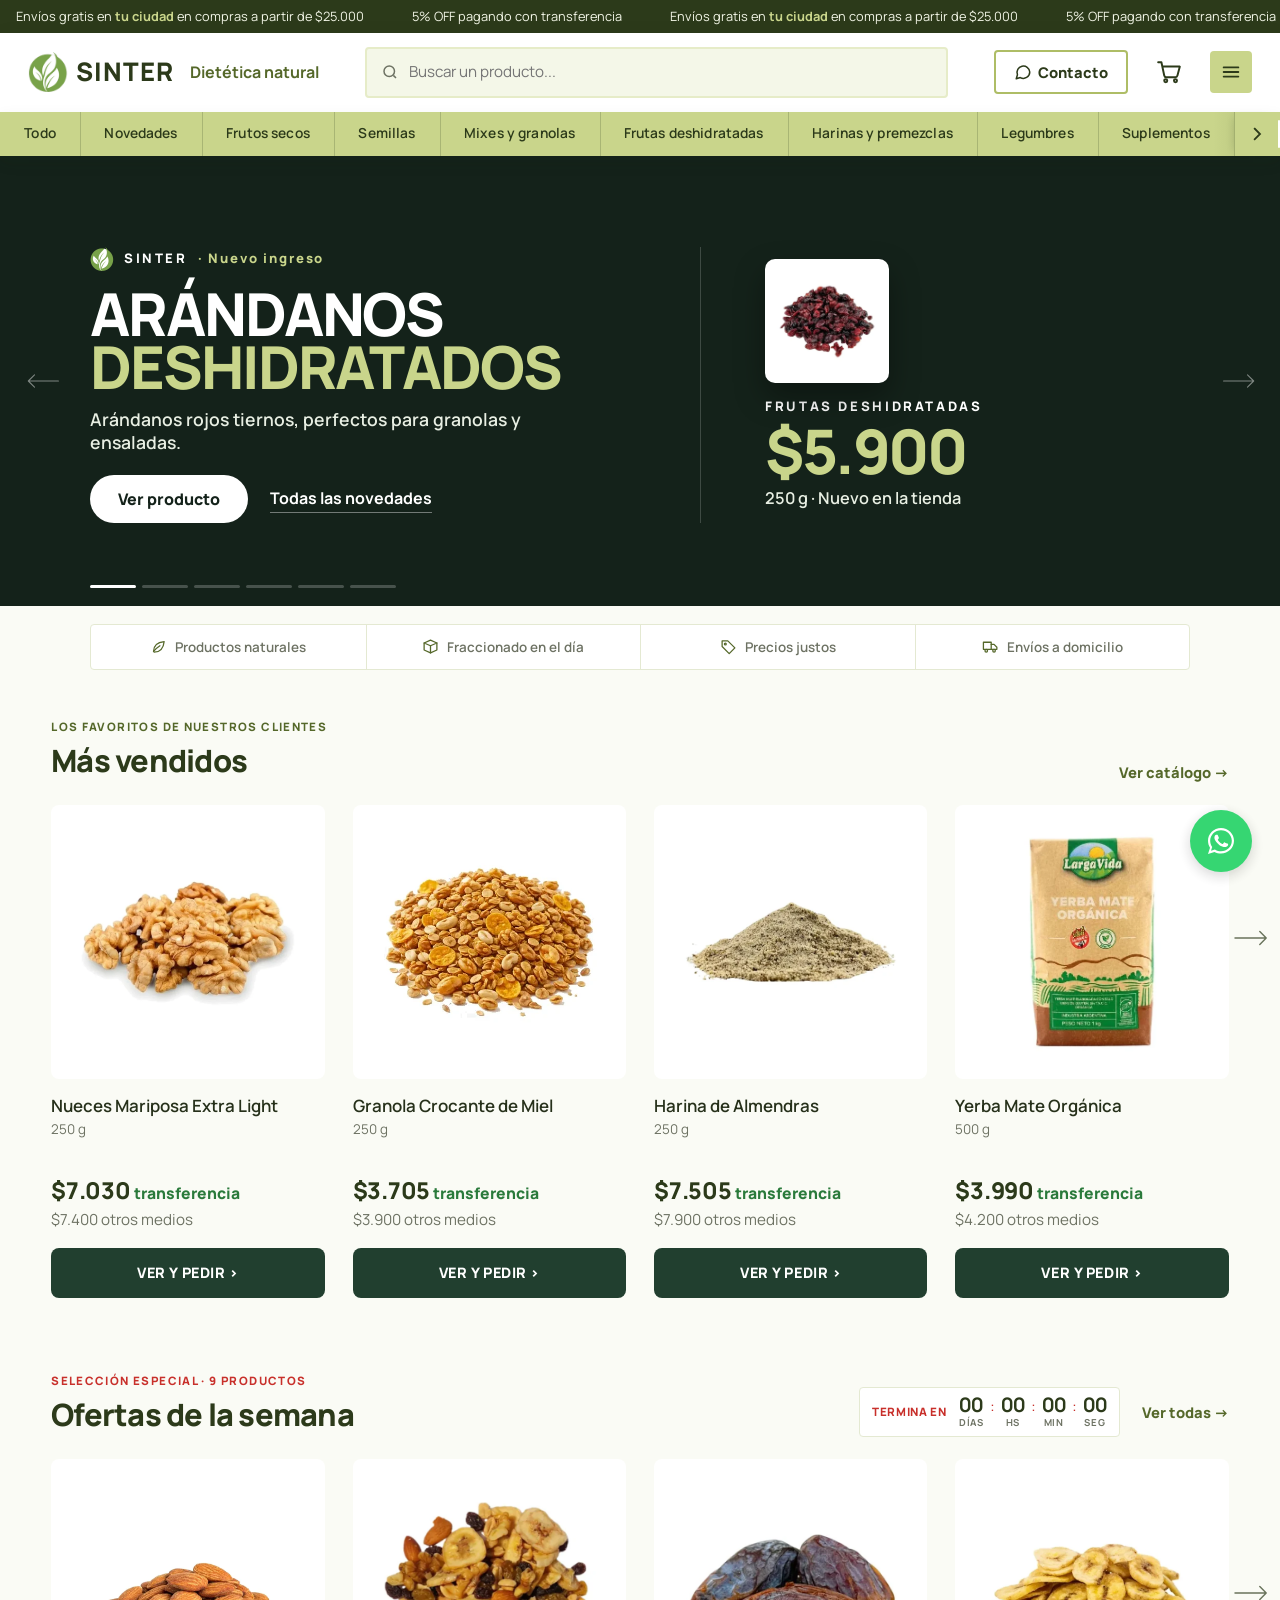
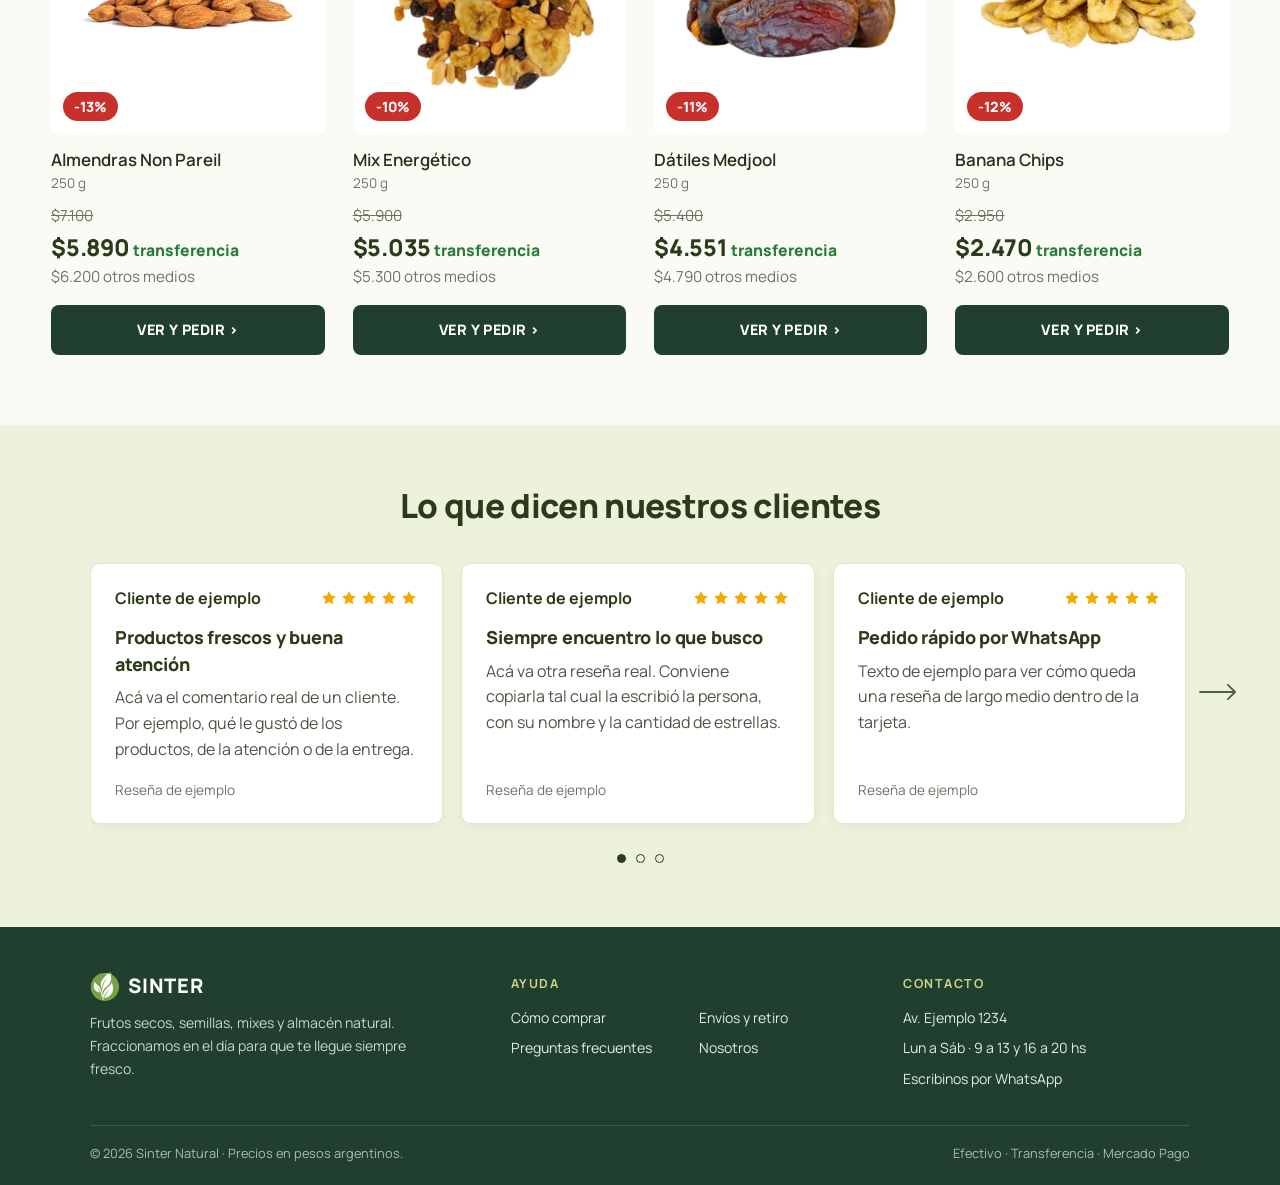
==== index.html @ 752313fa "Panel — etapa 3: pedidos - Lista de pedidos con pestañas por estado y contador (para atender, nuevos" ====
<!doctype html>
<html lang="es-AR">
<head>
  <meta charset="utf-8">
  <meta name="viewport" content="width=device-width, initial-scale=1">
  <title>Sinter Natural · Dietética online</title>
  <meta name="description" content="Dietética online: frutos secos, semillas, mixes, harinas y productos sin TACC. Pedí online y recibí en tu casa.">
  <link rel="icon" type="image/png" href="img/favicon.png">
  <link rel="apple-touch-icon" href="img/logo-192.png">
  <meta name="theme-color" content="#C9D58B">
  <link rel="preconnect" href="https://fonts.googleapis.com">
  <link href="https://fonts.googleapis.com/css2?family=Manrope:wght@400;500;600;700;800&display=swap" rel="stylesheet">
  <link rel="stylesheet" href="css/styles.css?v=stage3">
</head>
<body>
  <div class="marquee" aria-label="Promoción de envío"><div class="marquee__track" id="marquee"></div></div>

  <header class="header" id="header">
    <div class="container header__row">
      <a href="#/" class="logo" aria-label="Inicio">
        <img class="logo__img" src="img/logo-96.png" srcset="img/logo-96.png 1x, img/logo-192.png 2x" width="40" height="40" alt=""><span class="logo__name">SINTER</span>
        <span class="logo__tag">Dietética natural</span>
      </a>
      <form class="search" id="searchForm" role="search">
        <svg width="18" height="18" viewBox="0 0 24 24" fill="none" stroke="currentColor" stroke-width="2"><circle cx="11" cy="11" r="7"/><path d="m20 20-3.5-3.5"/></svg>
        <input type="text" inputmode="search" enterkeyhint="search" id="searchInput" placeholder="Buscar un producto..." autocomplete="off" aria-label="Buscar productos">
        <ul class="search__suggest" id="searchSuggest" hidden></ul>
      </form>
      <a href="#/info/contacto" class="btn btn--ghost btn--sm header__contact">
        <svg width="18" height="18" viewBox="0 0 24 24" fill="none" stroke="currentColor" stroke-width="2" stroke-linecap="round" stroke-linejoin="round"><path d="M21 12a8.5 8.5 0 0 1-12.6 7.4L3 21l1.6-5.3A8.5 8.5 0 1 1 21 12z"/></svg>
        Contacto
      </a>
      <button class="icon-btn cart-btn" id="cartBtn" aria-label="Abrir pedido">
        <svg width="26" height="26" viewBox="0 0 24 24" fill="none" stroke="currentColor" stroke-width="1.8" stroke-linecap="round" stroke-linejoin="round"><circle cx="9" cy="20" r="1.4"/><circle cx="18" cy="20" r="1.4"/><path d="M2 3h3l2.6 12.2a2 2 0 0 0 2 1.6h8.2a2 2 0 0 0 2-1.5L22 7H6"/></svg>
        <span class="cart-btn__count" id="cartCount" hidden>0</span>
      </button>
      <button class="icon-btn menu-btn" id="menuBtn" aria-label="Abrir menú">
        <svg width="22" height="22" viewBox="0 0 24 24" fill="none" stroke="currentColor" stroke-width="2" stroke-linecap="round"><path d="M4 7h16M4 12h16M4 17h16"/></svg>
      </button>
    </div>
    <nav class="catbar" aria-label="Categorías">
      <div class="catbar__inner">
        <div class="catbar__main" id="catbar"></div>
        <!-- Buscador de la barra: solo visible al bajar, cuando se oculta el header -->
        <form class="search search--bar" id="barSearchForm" role="search" aria-hidden="true">
          <svg width="16" height="16" viewBox="0 0 24 24" fill="none" stroke="currentColor" stroke-width="2"><circle cx="11" cy="11" r="7"/><path d="m20 20-3.5-3.5"/></svg>
          <input type="text" inputmode="search" enterkeyhint="search" placeholder="Buscar un producto..." autocomplete="off" aria-label="Buscar productos" tabindex="-1">
          <ul class="search__suggest" hidden></ul>
        </form>
      </div>
    </nav>
  </header>

  <main id="app" class="main" tabindex="-1"></main>

  <footer class="footer">
    <!-- Pie completo (catálogo, inicio, productos) -->
    <div class="footer__full">
      <div class="container footer__grid">
        <div>
          <a href="#/" class="logo logo--footer"><img class="logo__img" src="img/logo-96.png" srcset="img/logo-96.png 1x, img/logo-192.png 2x" width="30" height="30" alt=""><span class="logo__name">SINTER</span></a>
          <p>Frutos secos, semillas, mixes y almacén natural. Fraccionamos en el día para que te llegue siempre fresco.</p>
        </div>
        <div>
          <h4>Ayuda</h4>
          <ul>
            <li><a href="#/info/como-comprar">Cómo comprar</a></li>
            <li><a href="#/info/envios">Envíos y retiro</a></li>
            <li><a href="#/info/faq">Preguntas frecuentes</a></li>
            <li><a href="#/info/nosotros">Nosotros</a></li>
          </ul>
        </div>
        <div>
          <h4>Contacto</h4>
          <ul>
            <li>Av. Ejemplo 1234</li>
            <li>Lun a Sáb · 9 a 13 y 16 a 20 hs</li>
            <li><a class="js-wa" target="_blank" rel="noopener">Escribinos por WhatsApp</a></li>
          </ul>
        </div>
      </div>
      <div class="footer__bottom container">
        <span>© <span class="js-year"></span> Sinter Natural · Precios en pesos argentinos.</span>
        <span>Efectivo · Transferencia · Mercado Pago</span>
      </div>
    </div>
    <!-- Pie fino (solo páginas informativas) -->
    <div class="container footer__row footer__thin">
      <a href="#/" class="footer__brand"><img src="img/logo-96.png" width="22" height="22" alt=""> Sinter Natural</a>
      <nav class="footer__links" aria-label="Ayuda">
        <a href="#/info/como-comprar">Cómo comprar</a>
        <a href="#/info/envios">Envíos y retiro</a>
        <a href="#/info/faq">Preguntas frecuentes</a>
        <a href="#/info/nosotros">Nosotros</a>
        <a href="#/info/contacto">Contacto</a>
        <a class="js-wa" target="_blank" rel="noopener">WhatsApp</a>
      </nav>
      <span class="footer__copy">© <span class="js-year"></span> Sinter Natural</span>
    </div>
  </footer>

  <!-- Barra flotante de pedido -->
  <div class="orderbar" id="orderbar" hidden>
    <button class="orderbar__main" id="orderbarOpen">
      <span class="orderbar__info"><small id="orderbarCount">1 artículo</small><b id="orderbarTotal">$0</b></span>
      <span class="orderbar__cta">Ver pedido</span>
    </button>
    <button class="orderbar__hide" id="orderbarHide" aria-label="Ocultar barra del pedido" title="Ocultar">
      <svg width="14" height="14" viewBox="0 0 24 24" fill="none" stroke="currentColor" stroke-width="2.4" stroke-linecap="round"><path d="M6 6l12 12M18 6L6 18"/></svg>
    </button>
  </div>
  <!-- Acceso mínimo al pedido cuando la barra está oculta -->
  <button class="orderpill" id="orderpill" hidden aria-label="Ver pedido">
    <svg width="20" height="20" viewBox="0 0 24 24" fill="none" stroke="currentColor" stroke-width="1.9" stroke-linecap="round" stroke-linejoin="round" aria-hidden="true"><circle cx="9" cy="20" r="1.4"/><circle cx="18" cy="20" r="1.4"/><path d="M2 3h3l2.6 12.2a2 2 0 0 0 2 1.6h8.2a2 2 0 0 0 2-1.5L22 7H6"/></svg><span class="orderpill__count" id="orderpillCount">1</span>
  </button>

  <!-- Botón flotante de WhatsApp -->
  <a class="wa-float" id="waFloat" target="_blank" rel="noopener" aria-label="Escribinos por WhatsApp">
    <svg width="24" height="24" viewBox="0 0 32 32" fill="currentColor" aria-hidden="true"><path d="M16 3C8.8 3 3 8.7 3 15.8c0 2.5.7 4.9 2 6.9L3 29l6.5-2c2 1.1 4.2 1.6 6.5 1.6 7.2 0 13-5.7 13-12.8S23.2 3 16 3zm0 23.3c-2 0-4-.6-5.7-1.6l-.4-.2-3.9 1.2 1.2-3.7-.3-.4c-1.1-1.7-1.7-3.7-1.7-5.8C5.2 9.9 10 5.2 16 5.2s10.8 4.7 10.8 10.6S22 26.3 16 26.3zm5.9-7.9c-.3-.2-1.9-.9-2.2-1-.3-.1-.5-.2-.7.2-.2.3-.8 1-1 1.2-.2.2-.4.2-.7.1-.3-.2-1.4-.5-2.6-1.6-1-.8-1.6-1.9-1.8-2.2-.2-.3 0-.5.1-.7l.5-.6c.2-.2.2-.3.3-.6.1-.2 0-.4 0-.6l-1-2.4c-.3-.6-.5-.5-.7-.5h-.6c-.2 0-.6.1-.9.4-.3.3-1.2 1.1-1.2 2.7s1.2 3.1 1.4 3.4c.2.2 2.4 3.6 5.8 5 2.9 1.1 3.4.9 4.1.8.6-.1 1.9-.8 2.2-1.5.3-.7.3-1.4.2-1.5-.1-.2-.3-.3-.6-.4z"/></svg>
  </a>

  <!-- Botón para volver arriba (aparece al bajar) -->
  <button class="to-top" id="toTop" type="button" aria-label="Volver arriba" title="Volver arriba">
    <svg width="18" height="18" viewBox="0 0 24 24" fill="none" stroke="currentColor" stroke-width="2.2" stroke-linecap="square"><path d="M5 15l7-7 7 7"/></svg>
  </button>

  <!-- Menú móvil -->
  <aside class="drawer drawer--menu" id="menuDrawer" aria-hidden="true">
    <div class="drawer__head"><h3>Menú</h3><button class="icon-btn" data-close aria-label="Cerrar"><svg width="18" height="18" viewBox="0 0 24 24" fill="none" stroke="currentColor" stroke-width="2" stroke-linecap="round"><path d="M6 6l12 12M18 6L6 18"/></svg></button></div>
    <div class="drawer__body menu-list" id="menuList"></div>
  </aside>

  <!-- Carrito -->
  <div class="overlay" id="overlay" hidden></div>
  <aside class="drawer" id="cartDrawer" aria-label="Tu pedido" aria-hidden="true">
    <div class="drawer__head"><h3>Tu pedido</h3><button class="icon-btn" data-close aria-label="Cerrar"><svg width="18" height="18" viewBox="0 0 24 24" fill="none" stroke="currentColor" stroke-width="2" stroke-linecap="round"><path d="M6 6l12 12M18 6L6 18"/></svg></button></div>
    <div class="drawer__body" id="cartBody"></div>
    <div class="drawer__foot" id="cartFoot"></div>
  </aside>

  <div class="toast" id="toast" role="status" aria-live="polite"></div>

  <script src="js/data.js?v=stage3"></script>
  <script src="js/db.js?v=stage3"></script>
  <script src="js/app.js?v=stage3"></script>
</body>
</html>
---- css/styles.css ----
:root {
  --catbar-line: rgba(44,58,26,.2);   /* todas las divisiones de la barra de categorías */
  /* Paleta blanco + verde pistacho */
  --pistachio: #C9D58B;
  --pistachio-dark: #aebd66;
  --pistachio-light: #e6ecc8;
  --pistachio-soft: #f4f7e8;
  --ink: #2c3a1a;          /* verde oliva muy oscuro: textos y títulos */
  --green: #55682a;        /* oliva: links, detalles */
  --green-dark: #2c3a1a;
  --green-deep: #2c3a1a;
  --green-soft: #f1f5e1;
  --gold: #C9D58B;         /* (antes dorado) ahora pistacho */
  --gold-dark: #aebd66;
  --cream: #fafbf5;
  --paper: #ffffff;
  --red: #c8302b;
  --text: #26301a;
  --muted: #6d7263;
  --border: #e4e9d2;
  --radius: 4px;
  --shadow: 0 6px 22px rgba(31, 42, 34, .08);
  --serif: "Manrope", system-ui, sans-serif;   /* títulos con la misma letra que el resto */
}

* { box-sizing: border-box; }
[hidden] { display: none !important; }
html { scroll-behavior: smooth; background: var(--pistachio); }
body {
  margin: 0; font-family: "Manrope", system-ui, sans-serif; color: var(--text);
  background: var(--cream); line-height: 1.5;
}
a { color: inherit; text-decoration: none; }
button { font: inherit; cursor: pointer; color: inherit; }
input, select, textarea { font: inherit; color: inherit; }
.container { width: min(1100px, 100% - 32px); margin-inline: auto; }
.page-enter { animation: pageIn .28s ease-out; }
@keyframes pageIn { from { opacity: 0; } to { opacity: 1; } }
@media (prefers-reduced-motion: reduce) { .page-enter { animation: none; } }
.main { padding-top: 24px; outline: none; min-height: 50vh; }
h1, h2, h3 { font-family: var(--serif); font-weight: 800; letter-spacing: -.025em; }

/* ---------- Marquee ---------- */
.marquee { background: var(--ink); color: #f2f5e6; font-size: .8rem; overflow: hidden; white-space: nowrap; padding: 7px 0; }
.marquee__track { display: inline-flex; gap: 48px; animation: marquee 40s linear infinite; padding-left: 16px; }
.marquee__track b { color: var(--pistachio); }
@keyframes marquee { to { transform: translateX(-50%); } }
@media (prefers-reduced-motion: reduce) { .marquee__track { animation: none; } }

/* ---------- Header ---------- */
.header { background: #fff; color: var(--ink); position: sticky; top: 0; z-index: 50; box-shadow: 0 4px 18px rgba(44, 58, 26, .08); }
.header__row { display: flex; align-items: center; gap: 22px; padding: 14px 0; width: 100%; max-width: none; padding-inline: 28px; margin: 0; }

/* Al bajar: se oculta la fila superior del header y queda solo la barra de categorías */
.header { transition: transform .4s cubic-bezier(.22,.61,.36,1); will-change: transform; }
.header.is-scrolled { transform: translateY(calc(-1 * var(--row-h, 70px))); }
.header.is-scrolled .header__row { visibility: hidden; transition: visibility 0s .4s; }
.header.no-anim, .header.no-anim * { transition: none !important; }
.logo { display: flex; align-items: center; gap: 8px; flex: none; }
.logo__mark {
  width: 38px; height: 38px; border-radius: 4px; background: var(--gold); color: var(--green-deep);
  font-family: var(--serif); font-size: 1.6rem; display: grid; place-items: center; line-height: 1;
}
.logo__name { font-weight: 800; font-size: 1.6rem; letter-spacing: .04em; }
.logo__tag { color: var(--green); font-weight: 700; margin-left: 8px; white-space: nowrap; }
.header__links { display: flex; gap: 26px; font-weight: 700; font-size: .95rem; white-space: nowrap; color: var(--ink); letter-spacing: .01em; }
.header__links a { position: relative; }
.header__links a::after { content: ""; position: absolute; left: 0; right: 0; bottom: -4px; height: 2px; background: var(--pistachio-dark); transform: scaleX(0); transition: transform .25s; }
.header__links a:hover::after { transform: scaleX(1); }
.icon-btn { background: none; border: 0; padding: 6px; border-radius: 4px; display: grid; place-items: center; color: var(--ink); }
.icon-btn:hover { background: var(--pistachio-soft); }
.menu-btn:hover { background: var(--pistachio-dark); }
.cart-btn { position: relative; }
.cart-btn__count {
  position: absolute; top: -2px; right: -4px; background: var(--red); color: #fff; font-size: .68rem; font-weight: 800;
  min-width: 18px; height: 18px; border-radius: 4px; display: grid; place-items: center; padding: 0 4px;
}
.cart-btn.bump { animation: bump .35s; }
@keyframes bump { 50% { transform: scale(1.25); } }
.menu-btn { background: var(--pistachio); color: var(--ink); width: 42px; height: 42px; border-radius: 4px; }

/* ---------- Buttons ---------- */
.btn {
  display: inline-flex; align-items: center; justify-content: center; gap: 8px; border: 0; font-weight: 800;
  background: var(--pistachio); color: var(--ink); padding: 12px 22px; border-radius: 4px; transition: background .15s, color .15s, transform .1s;
}
.btn:hover { background: var(--pistachio-dark); }
.btn:active { transform: translateY(1px); }
.btn--gold { background: var(--pistachio); color: var(--ink); }
.btn--offer { background: var(--red); color: #fff; }
.btn--offer:hover { background: #a92520; }
.btn--sm { padding: 9px 18px; font-size: .92rem; }
.btn--ghost { background: transparent; color: var(--ink); border: 2px solid var(--pistachio-dark); }
.btn--ghost:hover { background: var(--pistachio-soft); }
.btn--block { width: 100%; }
.btn--wa { background: #1fa855; color: #fff; }
.btn--wa:hover { background: #18843f; }
.btn[disabled] { background: #b9b9b9; box-shadow: none; cursor: not-allowed; }

/* ---------- Search (en el header) ---------- */
.search {
  position: relative; flex: 1; min-width: 260px; max-width: 640px; margin-inline: auto; display: flex; align-items: center; gap: 10px;
  background: var(--pistachio-soft); color: var(--text); border: 2px solid var(--pistachio-light); border-radius: 4px; padding: 0 14px; transition: border-color .2s, box-shadow .2s, background .2s;
}
.search:focus-within { border-color: var(--pistachio-dark); background: #fff; box-shadow: 0 0 0 3px rgba(201,213,139,.35); }
.search svg { color: var(--muted); flex: none; }
.search input { flex: 1; min-width: 0; border: 0; outline: none; padding: 12px 0; background: none; font-size: .95rem; transition: padding .3s ease; }
.search__suggest {
  position: absolute; top: calc(100% + 6px); left: 0; right: 0; background: #fff; list-style: none; margin: 0;
  padding: 6px; border-radius: 4px; box-shadow: var(--shadow); z-index: 60; border: 1px solid var(--border);
}
.search__suggest a { display: flex; gap: 12px; align-items: center; padding: 8px 10px; border-radius: 4px; }
.search__suggest a:hover, .search__suggest a.hl { background: var(--green-soft); }
.search__suggest small { margin-left: auto; color: var(--red); font-weight: 800; }
.search__suggest .ph { width: 36px; height: 36px; font-size: 1.3rem; border-radius: 4px; }

/* ---------- Category bar (ancho completo, clara) ---------- */
.catbar { background: var(--pistachio); color: var(--ink); box-shadow: 0 6px 16px rgba(44, 58, 26, .08); }
.catbar__inner { display: flex; align-items: stretch; height: 52px; width: 100%; }
.catbar__main { display: flex; flex: 1; min-width: 0; }

/* Buscador dentro de la barra (oculto hasta que se esconde el header) */
.search--bar {
  flex: 0 0 auto; width: 0; min-width: 0; max-width: none; margin: 8px 0; padding: 0; opacity: 0; overflow: hidden;
  background: #fff; border: 1px solid transparent; visibility: hidden;
  transition: width .4s cubic-bezier(.22,.61,.36,1), margin .4s ease, padding .4s ease, opacity .25s ease, visibility 0s .4s;
}
.search--bar input { padding: 0; font-size: .9rem; }
.header.is-scrolled .search--bar {
  width: 300px; margin: 8px 20px 8px 4px; padding: 0 12px; opacity: 1; overflow: visible; visibility: visible;
  border-color: rgba(44,58,26,.15); transition: width .4s cubic-bezier(.22,.61,.36,1), margin .4s ease, padding .4s ease, opacity .3s ease .1s, visibility 0s;
}
.search--bar:focus-within { border-color: var(--green); box-shadow: 0 0 0 3px var(--green-soft); background: #fff; }
.catbar__scroller { position: relative; flex: 1; min-width: 0; display: flex; }
.catbar__chips { display: flex; flex: 1; min-width: 0; overflow: hidden; }
.catbar__chips::-webkit-scrollbar { display: none; }
.chip {
  position: relative; flex: 1 0 auto; display: flex; align-items: center; justify-content: center; padding: 0 20px;
  white-space: nowrap; font-weight: 600; font-size: .88rem; color: var(--ink); letter-spacing: .01em;
  transition: color .3s ease, background .3s ease;
}
.chip + .chip::before { content: ""; position: absolute; left: 0; top: 0; bottom: 0; width: 1px; background: var(--catbar-line); }
.chip::after { content: ""; position: absolute; left: 0; right: 0; bottom: 0; height: 3px; background: var(--ink); transform: scaleX(0); transition: transform .35s cubic-bezier(.22,.61,.36,1); }
.chip { -webkit-tap-highlight-color: transparent; }
.chip:hover { color: var(--ink); }
.chip:focus { outline: none; }
.chip:focus-visible { outline: 2px solid var(--ink); outline-offset: -4px; }
@media (hover: hover) { .chip:hover::after { transform: scaleX(1); } }
.chip.active { color: var(--ink); font-weight: 800; }
.chip.active::after { transform: scaleX(1); }
.chip--offer { color: #a92520; font-weight: 800; }

.chip--offer::after { background: var(--red); }
.chip--offer.active { color: var(--red); }
.catbar__arrow {
  position: relative; flex: none; width: 52px; border: 0; padding: 0; display: grid; place-items: center;
  background: var(--pistachio); color: var(--ink); transition: background .15s, color .15s;
}
@media (hover: hover) { .catbar__arrow:hover { background: var(--ink); color: #fff; } }
.catbar__arrow:active { background: rgba(44,58,26,.12); }
.catbar__arrow { -webkit-tap-highlight-color: transparent; }
.catbar__arrow--prev { order: -1; border-right: 1px solid var(--catbar-line); }
.catbar__arrow--next { border-left: 1px solid var(--catbar-line); }
.catbar__arrow--next::before {
  content: ""; position: absolute; right: 100%; top: 0; bottom: 0; width: 56px; pointer-events: none;
  background: linear-gradient(90deg, rgba(201,213,139,0), var(--pistachio));
}
.catbar__arrow--prev::after {
  content: ""; position: absolute; left: 100%; top: 0; bottom: 0; width: 56px; pointer-events: none;
  background: linear-gradient(270deg, rgba(201,213,139,0), var(--pistachio));
}

/* ---------- Carrusel de novedades ---------- */
.carousel { position: relative; overflow: hidden; margin: -24px 0 0; background: #fff; border-bottom: 1px solid var(--border); }
.carousel__track { display: flex; transition: transform .8s cubic-bezier(.65,0,.35,1); will-change: transform; }
.slide { flex: 0 0 100%; min-width: 0; background: linear-gradient(115deg, #fff 0%, #fff 48%, var(--pistachio-soft) 48%, var(--pistachio-light) 100%); }
.slide--alt { background: linear-gradient(115deg, var(--pistachio-soft) 0%, var(--pistachio-soft) 48%, var(--pistachio) 48%, var(--pistachio-light) 100%); }
.slide__inner { display: grid; grid-template-columns: 1.1fr 1fr; gap: 40px; align-items: center; min-height: 460px; padding-block: 56px 72px; }
.slide__text > * { opacity: 0; transform: translateY(18px); transition: opacity .6s ease, transform .6s cubic-bezier(.22,.61,.36,1); }
.slide.is-active .slide__text > * { opacity: 1; transform: none; }
.slide.is-active .slide__text > *:nth-child(2) { transition-delay: .08s; }
.slide.is-active .slide__text > *:nth-child(3) { transition-delay: .16s; }
.slide.is-active .slide__text > *:nth-child(4) { transition-delay: .24s; }
.slide.is-active .slide__text > *:nth-child(5) { transition-delay: .32s; }
.slide__kicker {
  display: inline-block; background: var(--pistachio); color: var(--ink); font-size: .72rem; font-weight: 800; letter-spacing: .14em;
  text-transform: uppercase; padding: 6px 12px; border-radius: 4px;
}
.slide--alt .slide__kicker { background: var(--ink); color: #fff; }
.slide__title { font-size: clamp(2.2rem, 4.6vw, 3.8rem); line-height: 1.02; margin: 16px 0 12px; color: var(--ink); }
.slide__desc { font-size: 1.05rem; color: #4a5340; max-width: 460px; margin: 0 0 18px; }
.slide__price { display: flex; align-items: baseline; gap: 12px; margin-bottom: 22px; }
.slide__price b { font-size: 2rem; color: var(--ink); }
.slide__price b.now { color: var(--red); }
.slide__price small { color: var(--muted); font-weight: 700; }
.slide__price .old { margin: 0; font-size: 1rem; }
.slide__ctas { display: flex; gap: 10px; flex-wrap: wrap; }
.slide__ctas .btn:first-child { background: var(--ink); color: #fff; }
.slide__ctas .btn:first-child:hover { background: #1d270f; }
.slide__visual {
  position: relative; justify-self: center; width: min(400px, 100%); aspect-ratio: 1; display: grid; place-items: center;
  background: #fff; border-radius: 4px; box-shadow: 0 24px 50px rgba(44,58,26,.14); border: 1px solid var(--border);
  transform: scale(.94) rotate(-2deg); opacity: .6; transition: transform .9s cubic-bezier(.22,.61,.36,1), opacity .6s ease;
}
.slide.is-active .slide__visual { transform: none; opacity: 1; }
.slide__emoji { font-size: clamp(7rem, 14vw, 11rem); filter: drop-shadow(0 18px 18px rgba(0,0,0,.14)); }
.slide__stamp {
  position: absolute; top: 18px; right: -10px; background: var(--red); color: #fff; font-weight: 800; font-size: .78rem;
  letter-spacing: .14em; text-transform: uppercase; padding: 8px 14px; border-radius: 4px; box-shadow: 0 8px 18px rgba(200,48,43,.3);
}
.carousel__arrow {
  position: absolute; top: 50%; transform: translateY(-50%); width: 48px; height: 48px; border: 1px solid var(--border); border-radius: 4px;
  background: rgba(255,255,255,.9); color: var(--ink); display: grid; place-items: center; z-index: 2; transition: background .15s, color .15s;
}
.carousel__arrow:hover { background: var(--ink); color: #fff; }
.carousel__arrow--prev { left: 20px; }
.carousel__arrow--next { right: 20px; }
.carousel__dots { position: absolute; left: 0; right: 0; bottom: 22px; display: flex; justify-content: center; gap: 8px; z-index: 2; }
.carousel__dots button { width: 34px; height: 4px; padding: 0; border: 0; border-radius: 2px; background: rgba(44,58,26,.18); overflow: hidden; }
.carousel__dots button span { display: block; height: 100%; width: 0; background: var(--ink); }
.carousel__dots button.active span { animation: carProgress var(--car-delay, 5500ms) linear forwards; }
.carousel.paused .carousel__dots button.active span { animation-play-state: paused; }
@keyframes carProgress { from { width: 0; } to { width: 100%; } }
@media (prefers-reduced-motion: reduce) {
  .carousel__track, .slide__text > *, .slide__visual { transition: none; }
  .carousel__dots button.active span { animation: none; width: 100%; }
}
.pill {
  display: inline-flex; align-items: center; gap: 8px; background: var(--red); color: #fff; font-size: .72rem; font-weight: 800;
  letter-spacing: .06em; padding: 7px 14px; border-radius: 4px; text-transform: uppercase;
}
.eyebrow { display: block; font-size: .72rem; font-weight: 800; letter-spacing: .12em; text-transform: uppercase; color: var(--green); margin-bottom: 2px; }
.eyebrow--red { color: var(--red); }
.badge-new {
  position: absolute; top: 8px; left: 8px; background: var(--pistachio); color: var(--ink); font-size: .66rem; font-weight: 800;
  letter-spacing: .1em; text-transform: uppercase; padding: 3px 8px; border-radius: 3px;
}
.section__more { text-align: center; margin-top: 18px; }
.countdown { position: relative; color: var(--text); text-align: center; flex: none; }
.countdown--inline { display: flex; align-items: center; gap: 12px; background: #fff; border: 1px solid var(--border); border-radius: 4px; padding: 6px 12px; }
.countdown--inline .countdown__nums { margin: 0; gap: 6px; }
.countdown--inline .countdown__nums b { font-size: 1.25rem; }
.countdown--inline .countdown__nums i { font-size: 1rem; }
.countdown__title { color: var(--red); font-weight: 800; font-size: .72rem; letter-spacing: .06em; text-transform: uppercase; }
.countdown__nums { display: flex; gap: 10px; align-items: flex-start; justify-content: center; margin: 6px 0; }
.countdown__nums div { display: grid; }
.countdown__nums b { font-size: 1.9rem; color: var(--ink); line-height: 1.1; font-variant-numeric: tabular-nums; }
.countdown__nums small { font-size: .6rem; color: var(--muted); font-weight: 700; letter-spacing: .08em; }
.countdown__nums i { color: var(--red); font-style: normal; font-size: 1.4rem; }
.countdown__foot { font-size: .72rem; color: var(--muted); }

.benefits {
  position: relative; margin: 24px 0 0; background: #fff; border-radius: 4px; display: grid; grid-template-columns: repeat(4, 1fr);
  border: 1px solid var(--border);
}
.benefit { display: flex; align-items: center; justify-content: center; gap: 10px; padding: 18px 10px; font-weight: 700; font-size: .92rem; color: var(--ink); }
.benefit span { width: 38px; height: 38px; display: grid; place-items: center; background: var(--pistachio-light); border-radius: 4px; }
.benefit + .benefit { border-left: 1px solid var(--border); }
.benefit span { font-size: 1.3rem; }

/* ---------- Sections ---------- */
.section { padding: 40px 0 6px; }
.section--offers { margin-top: 30px; padding: 30px 24px 28px; background: #fff; border: 1px solid var(--border); border-top: 4px solid var(--red); border-radius: 4px; }
.section__head { display: flex; justify-content: space-between; align-items: flex-end; gap: 12px; margin-bottom: 18px; flex-wrap: wrap; }
.section__head h2 { margin: 0; font-size: 1.9rem; color: var(--green-dark); }
.section__head a { color: var(--green); font-weight: 800; font-size: .9rem; }

.cat-grid { display: grid; grid-template-columns: repeat(auto-fill, minmax(140px, 1fr)); gap: 12px; }
.cat-tile {
  background: #fff; border: 1px solid var(--border); border-radius: 4px; padding: 18px 10px; text-align: center; font-weight: 700;
  color: var(--green-dark); transition: transform .2s, box-shadow .2s; font-size: .92rem;
}
.cat-tile:hover { transform: translateY(-3px); box-shadow: var(--shadow); }
.cat-tile .ph { width: 64px; height: 64px; border-radius: 4px; margin: 0 auto 8px; font-size: 2rem; }

/* ---------- Product grid / card ---------- */
.grid { display: grid; grid-template-columns: repeat(4, 1fr); gap: 14px; }
.card {
  background: #fff; border: 1px solid var(--border); border-radius: 4px; padding: 8px; display: flex; flex-direction: column;
  transition: transform .2s, box-shadow .2s;
}
.card:hover { transform: translateY(-3px); box-shadow: var(--shadow); }
.ph { display: grid; place-items: center; position: relative; overflow: hidden; }
.card__img { aspect-ratio: 16 / 10; border-radius: 4px; font-size: 4.2rem; }
.card__img .out { position: absolute; inset: 0; background: rgba(255,255,255,.65); display: grid; place-items: center; font-size: .85rem; font-weight: 800; color: var(--muted); }
.card__body { padding: 12px 6px 4px; display: flex; flex-direction: column; flex: 1; }
.card__kicker { font-size: .66rem; font-weight: 800; letter-spacing: .08em; color: var(--red); text-transform: uppercase; opacity: .8; }
.card__kicker--tag { color: var(--green); }
.card__name { font-weight: 800; margin: 2px 0 0; font-size: 1rem; }
.card__variant { color: var(--muted); font-size: .8rem; }
.card__prices { margin-top: auto; padding-top: 14px; }
.price-top { display: flex; justify-content: space-between; align-items: center; min-height: 22px; }
.off { background: var(--red); color: #fff; font-size: .7rem; font-weight: 800; padding: 3px 8px; border-radius: 4px; }
.old { color: var(--muted); text-decoration: line-through; font-size: .8rem; margin-left: auto; }
.now { font-size: 1.45rem; font-weight: 800; color: var(--red); }
.now--plain { color: var(--text); }
.card .btn { width: 100%; margin-top: 8px; font-size: .78rem; letter-spacing: .05em; padding: 12px; border-radius: 4px; }

/* ---------- Catalog ---------- */
.page { background: var(--paper); border-radius: 4px; box-shadow: var(--shadow); padding: 26px 18px; margin-bottom: 30px; }
.breadcrumb { font-size: .85rem; color: var(--muted); margin-bottom: 6px; }
.breadcrumb a:hover { color: var(--green); }
.page__title { margin: 0 0 18px; font-size: 2.2rem; color: var(--green-dark); }
.catalog { display: grid; grid-template-columns: 220px 1fr; gap: 22px; align-items: start; }
.catalog .grid { grid-template-columns: repeat(3, 1fr); }
.filters { background: #fff; border: 1px solid var(--border); border-radius: 4px; padding: 18px; position: sticky; top: 100px; }
.filters h4 { margin: 16px 0 8px; font-size: .78rem; letter-spacing: .08em; text-transform: uppercase; color: var(--muted); }
.filters h4:first-child { margin-top: 0; }
.filters label { display: flex; gap: 8px; align-items: center; padding: 3px 0; cursor: pointer; font-size: .92rem; }
.filters input[type=checkbox] { accent-color: var(--green); }
.toolbar { display: flex; justify-content: space-between; align-items: center; gap: 12px; margin-bottom: 14px; flex-wrap: wrap; font-size: .9rem; color: var(--muted); }
.toolbar select { padding: 8px 12px; border-radius: 4px; border: 1px solid var(--border); background: #fff; }
.filters-toggle { display: none; }
.empty { text-align: center; padding: 50px 16px; color: var(--muted); grid-column: 1 / -1; }
.empty div { font-size: 3rem; }

/* ---------- Product detail ---------- */
.pdp { display: grid; grid-template-columns: 1fr 1fr; gap: 34px; }
.pdp__img { aspect-ratio: 1; border-radius: 4px; font-size: 10rem; }
.pdp h1 { margin: 4px 0; font-size: 2.4rem; color: var(--green-dark); line-height: 1.1; }
.pdp .now { font-size: 2.2rem; }
.pdp__transfer { color: var(--green); font-weight: 700; font-size: .92rem; }
.pdp__desc { color: #444; }
.tags { display: flex; gap: 6px; flex-wrap: wrap; margin: 10px 0; }
.tag { background: var(--green-soft); color: var(--green-dark); font-size: .74rem; font-weight: 800; padding: 4px 10px; border-radius: 4px; }
.label { font-size: .78rem; font-weight: 800; letter-spacing: .06em; text-transform: uppercase; color: var(--muted); margin: 16px 0 6px; }
.variants { display: flex; gap: 8px; flex-wrap: wrap; }
.variant { border: 2px solid var(--border); background: #fff; padding: 8px 16px; border-radius: 4px; font-weight: 700; }
.variant.active { border-color: var(--green); background: var(--green-soft); color: var(--green-dark); }
.qty { display: inline-flex; align-items: center; border: 2px solid var(--border); border-radius: 4px; background: #fff; overflow: hidden; }
.qty button { border: 0; background: none; width: 38px; height: 44px; font-size: 1.2rem; }
.qty button:hover { background: var(--green-soft); }
.qty input { width: 40px; text-align: center; border: 0; font-weight: 800; -moz-appearance: textfield; background: none; }
.qty input::-webkit-outer-spin-button, .qty input::-webkit-inner-spin-button { -webkit-appearance: none; }
.qty--sm button { width: 28px; height: 30px; font-size: 1rem; }
.qty--sm input { width: 28px; font-size: .9rem; }
.pdp__buy { display: flex; gap: 10px; margin-top: 18px; }
.pdp__buy .btn { flex: 1; }
.pdp__info { margin-top: 18px; display: grid; gap: 8px; font-size: .9rem; }
.pdp__info div { background: #fff; border: 1px solid var(--border); border-radius: 4px; padding: 10px 14px; }
.stock-low { color: var(--red); font-weight: 800; font-size: .85rem; }

/* ---------- Drawers ---------- */
.overlay { position: fixed; inset: 0; background: rgba(10, 25, 15, .5); z-index: 90; }
.drawer {
  position: fixed; top: 0; right: 0; height: 100%; width: min(430px, 100%); background: var(--paper); z-index: 100;
  display: flex; flex-direction: column; transform: translateX(100%); transition: transform .3s ease; visibility: hidden;
}
.drawer--menu { width: min(320px, 90%); }
.drawer.open { transform: none; visibility: visible; }
.drawer__head { display: flex; justify-content: space-between; align-items: center; padding: 16px 20px; background: var(--pistachio); color: var(--ink); }
.drawer__head h3 { margin: 0; font-size: 1.5rem; }
.drawer__body { flex: 1; overflow-y: auto; padding: 8px 20px; }
.drawer__foot { border-top: 1px solid var(--border); padding: 16px 20px; display: grid; gap: 10px; background: #fff; }
.menu-list a { display: flex; gap: 10px; align-items: center; padding: 12px 4px; border-bottom: 1px solid var(--border); font-weight: 700; }
.menu-list h5 { margin: 18px 0 4px; font-size: .72rem; letter-spacing: .08em; text-transform: uppercase; color: var(--muted); }
.line { display: grid; grid-template-columns: 56px 1fr auto; gap: 12px; padding: 14px 0; border-bottom: 1px solid var(--border); align-items: center; }
.line .ph { width: 56px; height: 56px; border-radius: 4px; font-size: 1.8rem; }
.line__name { font-weight: 800; font-size: .92rem; }
.line__meta { color: var(--muted); font-size: .8rem; }
.line__right { text-align: right; display: grid; gap: 6px; justify-items: end; font-weight: 800; }
.line__remove { border: 0; background: none; color: var(--muted); font-size: .76rem; text-decoration: underline; padding: 0; }
.free-ship { background: var(--green-soft); border-radius: 4px; padding: 10px 12px; font-size: .85rem; margin: 10px 0; }
.free-ship__bar { height: 7px; background: #fff; border-radius: 4px; margin-top: 6px; overflow: hidden; }
.free-ship__bar div { height: 100%; background: var(--green); transition: width .3s; }
.row { display: flex; justify-content: space-between; gap: 12px; font-size: .95rem; }
.row--total { font-size: 1.25rem; font-weight: 800; }
.row--green { color: var(--green); font-weight: 700; }

/* ---------- Order bar ---------- */
.orderbar {
  position: fixed; bottom: 14px; left: 50%; transform: translateX(-50%); width: min(720px, calc(100% - 24px)); z-index: 80;
  background: var(--ink); color: #fff; border: 0; border-left: 5px solid var(--pistachio); border-radius: 4px;
  display: flex; justify-content: space-between; align-items: center; padding: 12px 22px; box-shadow: 0 10px 30px rgba(0,0,0,.3);
  animation: rise .35s ease;
}
@keyframes rise { from { transform: translate(-50%, 120%); } }
.orderbar__info { display: grid; text-align: left; }
.orderbar__info small { font-size: .7rem; letter-spacing: .1em; color: var(--pistachio); font-weight: 800; }
.orderbar__info b { font-size: 1.25rem; }
.orderbar__cta { font-weight: 800; padding: 8px 14px; background: var(--pistachio); color: var(--ink); border-radius: 4px; }

/* ---------- Checkout ---------- */
.checkout { display: grid; grid-template-columns: 1.4fr 1fr; gap: 22px; align-items: start; }
.panel { background: #fff; border: 1px solid var(--border); border-radius: 4px; padding: 22px; }
.panel h3 { margin: 0 0 12px; color: var(--green-dark); font-size: 1.5rem; }
.form-grid { display: grid; grid-template-columns: 1fr 1fr; gap: 12px; margin-bottom: 18px; }
.field { display: grid; gap: 4px; font-size: .86rem; font-weight: 700; }
.field--full { grid-column: 1 / -1; }
.field input, .field textarea { padding: 11px 12px; border: 1px solid var(--border); border-radius: 4px; font-weight: 500; background: var(--paper); }
.field input:focus, .field textarea:focus { outline: 2px solid var(--green); border-color: transparent; }
.options { display: grid; gap: 8px; margin-bottom: 18px; }
.option { display: flex; align-items: center; gap: 10px; border: 2px solid var(--border); border-radius: 4px; padding: 12px; cursor: pointer; background: var(--paper); }
.option:has(input:checked) { border-color: var(--green); background: var(--green-soft); }
.option input { accent-color: var(--green); }
.option small { color: var(--muted); display: block; font-size: .8rem; }
.option .right { margin-left: auto; font-weight: 800; }
.summary-line { display: flex; justify-content: space-between; gap: 8px; font-size: .88rem; padding: 6px 0; border-bottom: 1px dashed var(--border); }
.success { text-align: center; padding: 30px 10px; }
.success div { font-size: 4rem; }
.success h1 { color: var(--green-dark); }

/* ---------- Info pages ---------- */
.info { max-width: 760px; }
.info h1 { color: var(--green-dark); font-size: 2.3rem; margin-top: 0; }
.info details { border-bottom: 1px solid var(--border); padding: 14px 0; }
.info summary { font-weight: 800; cursor: pointer; }
.steps { counter-reset: s; list-style: none; padding: 0; display: grid; gap: 12px; }
.steps li { counter-increment: s; background: #fff; border: 1px solid var(--border); border-radius: 4px; padding: 14px 14px 14px 58px; position: relative; }
.steps li::before { content: counter(s); position: absolute; left: 14px; top: 12px; width: 32px; height: 32px; border-radius: 4px; background: var(--gold); color: var(--green-deep); font-weight: 800; display: grid; place-items: center; }

/* ---------- Footer ---------- */
.footer { background: var(--pistachio); color: var(--ink); padding: 30px 0 0; margin-top: 48px; }
.footer__grid { display: grid; grid-template-columns: 1.3fr 1.6fr 1fr 1.2fr; gap: 28px; font-size: .88rem; }
.footer p { margin: 6px 0 0; }
.logo--footer { color: var(--ink); margin-bottom: 10px; }
.footer .logo__mark { background: #fff; }
.footer h4 { color: var(--ink); margin: 0 0 10px; font-size: .78rem; letter-spacing: .12em; text-transform: uppercase; }
.footer ul { list-style: none; padding: 0; margin: 0; display: grid; gap: 4px; }
.footer a:hover { text-decoration: underline; }
.footer__bottom { display: flex; justify-content: space-between; gap: 12px; flex-wrap: wrap; font-size: .8rem; padding: 12px 0 14px; margin-top: 22px; border-top: 1px solid rgba(44,58,26,.18); }

.toast {
  position: fixed; left: 50%; top: 90px; transform: translate(-50%, -160px); background: var(--ink); color: #fff; border-left: 5px solid var(--pistachio);
  padding: 12px 20px; border-radius: 4px; font-weight: 700; z-index: 120; transition: transform .3s; box-shadow: var(--shadow);
}
.toast.show { transform: translate(-50%, 0); }

/* ---------- Responsive ---------- */
@media (max-width: 980px) {
  .grid { grid-template-columns: repeat(3, 1fr); }
  .catalog { grid-template-columns: 1fr; }
  .catalog .grid { grid-template-columns: repeat(3, 1fr); }
  .filters { position: static; display: none; }
  .filters.open { display: block; }
  .filters-toggle { display: inline-flex; }
  .pdp, .checkout { grid-template-columns: 1fr; }
  .header__links, .logo__tag { display: none; }
  .slide__inner { grid-template-columns: 1fr 260px; gap: 24px; min-height: 380px; }
  .carousel__arrow { display: none; }
  .footer__grid { grid-template-columns: 1fr 1fr; }
}
@media (max-width: 640px) {
  .header__row { gap: 10px; flex-wrap: wrap; }
  .logo { margin-right: auto; }
  .search { order: 5; flex-basis: 100%; max-width: none; min-width: 0; }
  .header__row { padding-inline: 16px; }
  .header__offers { padding: 8px 12px; font-size: .8rem; }
  .logo__name { font-size: 1.25rem; }
  .grid, .catalog .grid { grid-template-columns: repeat(2, 1fr); gap: 10px; }
  .card__img { font-size: 3rem; }
  .now { font-size: 1.15rem; }
  .slide__inner { grid-template-columns: 1fr; padding-block: 28px 56px; min-height: 0; gap: 18px; }
  .slide, .slide--alt { background: linear-gradient(180deg, #fff 0%, var(--pistachio-soft) 100%); }
  .slide--alt { background: linear-gradient(180deg, var(--pistachio-soft) 0%, var(--pistachio-light) 100%); }
  .slide__visual { order: -1; width: 100%; aspect-ratio: 16 / 9; }
  .slide__emoji { font-size: 6rem; }
  .slide__stamp { right: 10px; }
  .slide__desc { font-size: .95rem; }
  .section--offers { padding: 22px 12px; }
  .countdown--inline { width: 100%; justify-content: space-between; }
  .catbar__inner { height: auto; flex-wrap: wrap; }
  .catbar__main { flex: 1 0 100%; height: 46px; padding-left: 0; }
  .chip { padding: 0 16px; font-size: .84rem; }
  .catbar__arrow { width: 44px; }
  .benefits { grid-template-columns: 1fr 1fr; margin: 16px 0 0; }
  .benefit { font-size: .8rem; padding: 14px 6px; }
  .benefit:nth-child(3) { border-left: 0; }
  .benefit:nth-child(n+3) { border-top: 1px solid var(--border); }
  .page { padding-left: 10px; padding-right: 10px; }
  .form-grid { grid-template-columns: 1fr; }
  .footer__grid { grid-template-columns: 1fr; }
  .pdp__img { font-size: 7rem; }
}

/* Header: ocultar links cuando no entra todo */
@media (max-width: 1250px) { .header__links { display: none; } }
.header__offers { white-space: nowrap; flex: none; }

/* Celular: en el header solo logo, carrito y menú (menú bien a la derecha).
   "Ver ofertas", Nosotros, Cómo comprar y Contacto quedan dentro del menú. */
@media (max-width: 768px) {
  .header__offers, .header__links { display: none; }
  .logo { margin-right: auto; }
  .cart-btn { margin-left: auto; }
}
.menu-list .menu-offer { color: var(--red); }

/* Celular: buscador fino, siempre debajo de la barra de categorías */
@media (max-width: 640px) {
  #searchForm { display: none; }
  .catbar { background: #fff; }
  .catbar__main { background: var(--pistachio); }
  .search--bar, .header.is-scrolled .search--bar {
    order: 2; flex: 0 0 auto; width: calc(100% - 24px); height: 34px; margin: 6px 12px; padding: 0 10px;
    opacity: 1; visibility: visible; overflow: visible; background: var(--pistachio-soft); border: 1px solid var(--border); transition: none;
  }
  .search--bar svg { width: 14px; height: 14px; }
  .search--bar input { font-size: .85rem; }
}

/* Header en computadora: Contacto + carrito + menú */
.header__contact { flex: none; white-space: nowrap; margin-left: auto; gap: 6px; }
#searchForm { margin-inline: 24px; }

/* Botón flotante de WhatsApp: chico y sutil (computadora y celular) */
.wa-float {
  display: grid; position: fixed; right: 24px; bottom: 24px; z-index: 70; width: 52px; height: 52px; border-radius: 50%;
  background: #25d366; color: #fff; place-items: center; box-shadow: 0 4px 14px rgba(0,0,0,.18); opacity: .92;
  transition: transform .2s, opacity .2s, bottom .3s ease;
}
.wa-float:hover, .wa-float:active { opacity: 1; transform: scale(1.06); }
@media (max-width: 768px) {
  .wa-float { right: 14px; bottom: 16px; width: 46px; height: 46px; }
  .wa-float svg { width: 22px; height: 22px; }
  .orderbar:not([hidden]) ~ .wa-float { bottom: 88px; }   /* no tapar la barra "Ver pedido" */
  .header__contact { display: none; }
}

/* El buscador de la barra es un bloque aparte: separado por una línea de alto completo */
@media (min-width: 641px) {
  .header.is-scrolled .catbar__scroller { border-right: 1px solid var(--catbar-line); }
  .header.is-scrolled .search--bar { margin-left: 16px; }
}

/* Barra por páginas: nunca hay categorías cortadas */
.catbar__chips.is-measuring .chip { flex: 0 0 auto; }
.chip.is-first::before { display: none; }
/* Degradé muy leve junto a las flechas: sugiere que las categorías siguen por debajo.
   Solo toca el margen del bloque vecino, sin taparle el texto. */
.catbar__arrow--next { box-shadow: -5px 0 8px -6px rgba(44,58,26,.22); }
.catbar__arrow--prev { box-shadow: 5px 0 8px -6px rgba(44,58,26,.22); z-index: 1; }
.catbar__arrow--next::before, .catbar__arrow--prev::after {
  display: block; content: ""; position: absolute; top: 0; bottom: 0; width: 22px; pointer-events: none;
}
.catbar__arrow--next::before { right: 100%; left: auto; background: linear-gradient(90deg, rgba(44,58,26,0), rgba(44,58,26,.05)); }
.catbar__arrow--prev::after { left: 100%; right: auto; background: linear-gradient(270deg, rgba(44,58,26,0), rgba(44,58,26,.05)); }
.catbar__chips.slide-next .chip { animation: chipsNext .35s cubic-bezier(.22,.61,.36,1); }
.catbar__chips.slide-prev .chip { animation: chipsPrev .35s cubic-bezier(.22,.61,.36,1); }
@keyframes chipsNext { from { opacity: 0; transform: translateX(28px); } }
@keyframes chipsPrev { from { opacity: 0; transform: translateX(-28px); } }

/* Sin líneas dobles junto a las flechas */
.catbar__arrow--prev + .catbar__chips .chip.is-first::before { display: none; }

/* Páginas informativas: sin barra de categorías, con botón "Volver al catálogo" */
body.no-catbar .catbar { display: none; }
.back-btn { margin-bottom: 32px; gap: 6px; }

/* Páginas informativas más aireadas */
body.no-catbar .page { padding: 40px 48px 56px; }
.info h1 { margin: 0 0 28px; line-height: 1.1; }
.info p { margin: 0 0 18px; line-height: 1.7; max-width: 640px; }
.info .steps { gap: 16px; margin: 0; }
.info details { padding: 18px 0; }
.info details p { margin: 12px 0 0; }
.info-list { list-style: none; padding: 0; margin: 0 0 32px; display: grid; gap: 0; max-width: 560px; border-top: 1px solid var(--border); }
.info-list li { display: grid; grid-template-columns: 120px 1fr; gap: 16px; padding: 16px 0; border-bottom: 1px solid var(--border); }
.info-list span { font-size: .72rem; font-weight: 800; letter-spacing: .12em; text-transform: uppercase; color: var(--green); padding-top: 3px; }
@media (max-width: 640px) {
  body.no-catbar .page { padding: 28px 20px 40px; }
  .back-btn { margin-bottom: 24px; }
  .info-list li { grid-template-columns: 1fr; gap: 4px; }
}

/* WhatsApp más grande en computadora */
@media (min-width: 769px) {
  .wa-float { width: 62px; height: 62px; right: 28px; bottom: 28px; }
  .wa-float svg { width: 32px; height: 32px; }
}

/* Footer más compacto en celular: dos columnas */
@media (max-width: 640px) {
  .footer { padding-top: 24px; margin-top: 36px; }
  .footer__grid { grid-template-columns: 1fr 1fr; gap: 20px 16px; }
  .footer__grid > div:first-child { grid-column: 1 / -1; }
  .footer__bottom { flex-direction: column; gap: 4px; }
}

/* Fotos de producto */
.ph.has-img { border: 1px solid var(--border); }
.ph img { position: absolute; inset: 0; width: 100%; height: 100%; object-fit: contain; display: block; padding: 6px; box-sizing: border-box; }
.card__img.has-img { border: 0; }
.card__img.has-img img { transition: transform .35s ease; }
.card:hover .card__img.has-img img { transform: scale(1.04); }
.pdp__img.has-img img { padding: 28px; }
.slide__photo { width: 84%; height: 84%; object-fit: contain; }

/* Sin emojis: monogramas e íconos de línea */
.mono { font-family: var(--serif); font-size: 3.4rem; line-height: 1; opacity: .85; }
.card__img .mono { font-size: 4rem; }
.pdp__img .mono { font-size: 9rem; }
.line .ph .mono, .search__suggest .ph .mono { font-size: 1.5rem; }
.cat-tile .ph .mono { font-size: 2rem; }
.slide__mono .mono { font-size: clamp(7rem, 14vw, 11rem); }
.ico { flex: none; vertical-align: middle; }
.benefit span { color: var(--ink); }
.empty div { color: var(--pistachio-dark); }
.success__icon { color: #1fa855; }
.pdp__info div { display: flex; align-items: flex-start; gap: 10px; }
.pdp__info .ico { color: var(--green); margin-top: 1px; }
.filters-toggle .ico { margin-right: 2px; }
.drawer__head .icon-btn { color: var(--ink); }

/* Footer compacto: marca + Ayuda + Contacto, sin categorías */
.footer { padding-top: 22px; margin-top: 40px; }
.footer__grid { grid-template-columns: 1.4fr 1fr 1fr; gap: 24px; align-items: start; }
.logo--footer { margin-bottom: 4px; }
.footer .logo__mark { width: 30px; height: 30px; font-size: 1.25rem; }
.footer .logo__name { font-size: 1.25rem; }
.footer p { margin: 4px 0 0; max-width: 360px; line-height: 1.45; }
.footer h4 { margin: 2px 0 6px; }
.footer ul { gap: 2px; }
.footer__grid > div:nth-child(2) ul { grid-template-columns: 1fr 1fr; column-gap: 16px; }   /* Ayuda en 2 columnas */
.footer__bottom { margin-top: 16px; padding: 10px 0 12px; }
@media (max-width: 980px) { .footer__grid { grid-template-columns: 1fr 1fr; } .footer__grid > div:first-child { grid-column: 1 / -1; } }
@media (max-width: 640px) {
  .footer { padding-top: 18px; margin-top: 28px; }
  .footer__grid { gap: 14px 16px; }
  .footer__grid > div:nth-child(2) ul { grid-template-columns: 1fr; }
}

/* Logo */
.logo__img { width: 40px; height: 40px; display: block; flex: none; }

/* El pie siempre queda abajo de todo: en páginas cortas el contenido se estira, no el pie */
body { display: flex; flex-direction: column; min-height: 100vh; }
.main { flex: 1 0 auto; }
.footer { flex: none; }

/* ---------- Pie de página: completo en el sitio, fino en las páginas informativas ---------- */
.footer { padding: 22px 0 0; margin-top: 40px; background: var(--pistachio); }
.footer .footer__thin { display: none; }
body.has-orderbar .footer { padding-bottom: 80px; }   /* lugar para la barra "Ver pedido" */
.footer .logo__img { width: 30px; height: 30px; }

.footer__row { display: flex; align-items: center; justify-content: space-between; gap: 10px 24px; flex-wrap: wrap; min-height: 52px; padding-block: 12px; font-size: .84rem; }
.footer__brand { display: flex; align-items: center; gap: 8px; font-weight: 800; color: var(--ink); }
.footer__brand img { display: block; }
.footer__links { display: flex; flex-wrap: wrap; gap: 4px 20px; }
.footer__links a { color: var(--ink); opacity: .85; }
.footer__links a:hover { opacity: 1; text-decoration: underline; }
.footer__copy { color: var(--ink); opacity: .7; font-size: .78rem; }

/* ---------- Páginas informativas: sección y pie del mismo color marrón claro ---------- */
:root { --kraft: #e7d8bf; --kraft-line: rgba(92, 64, 32, .25); }
body.no-catbar { background: var(--kraft); }
body.no-catbar .page { background: transparent; box-shadow: none; }
body.no-catbar .info-list, body.no-catbar .info-list li, body.no-catbar .info details { border-color: var(--kraft-line); }
body.no-catbar .steps li { background: rgba(255,255,255,.45); border-color: var(--kraft-line); }
body.no-catbar .footer { background: var(--kraft); margin-top: 0; padding-top: 0; }
body.no-catbar .footer__full { display: none; }
body.no-catbar .footer .footer__thin { display: flex; border-top: 1px solid var(--kraft-line); }   /* mini línea de división */

@media (max-width: 760px) {
  .footer__row { flex-direction: column; justify-content: center; text-align: center; gap: 8px; padding-block: 16px; }
  .footer__links { justify-content: center; gap: 4px 14px; }
}

/* ---------- Pie de página verde oscuro (#213F2F), más espaciado ---------- */
:root { --forest: #213f2f; }
.footer { background: var(--forest); color: #e4ecdf; padding-top: 44px; margin-top: 56px; }
.footer__grid { gap: 48px; }
.footer .logo__name, .footer .logo--footer { color: #fff; }
.footer p { color: #c9d6c6; line-height: 1.65; margin-top: 10px; }
.footer h4 { color: var(--pistachio); margin: 4px 0 14px; }
.footer ul { gap: 9px; }
.footer a { color: #e4ecdf; }
.footer a:hover { color: #fff; }
.footer__bottom { margin-top: 36px; padding: 18px 0 22px; border-top: 1px solid rgba(255,255,255,.14); color: #aebcaa; }
/* Con la barra "Ver pedido" visible, el pie termina por encima de ella */
body.has-orderbar .footer { padding-bottom: 0; }
body.has-orderbar .footer__bottom { padding-bottom: 116px; }
/* Las páginas informativas mantienen su franja marrón clara */
body.no-catbar .footer { color: var(--ink); padding-top: 0; margin-top: 0; }
body.no-catbar .footer a { color: var(--ink); }
body.has-orderbar.no-catbar .footer { padding-bottom: 100px; }
@media (max-width: 640px) {
  .footer { padding-top: 32px; margin-top: 40px; }
  .footer__grid { gap: 28px 20px; }
  .footer__bottom { margin-top: 26px; }
}
.footer__grid { grid-template-columns: 1.3fr 1.2fr 1fr; }
.footer__grid > div:nth-child(2) ul { column-gap: 32px; }
.footer__grid li { white-space: nowrap; }
@media (max-width: 980px) { .footer__grid { grid-template-columns: 1fr 1fr; } .footer__grid li { white-space: normal; } }

/* =========================================================
   Páginas informativas en verde oscuro (#213F2F)
   ========================================================= */
body.no-catbar { background: var(--forest); color: #e4ecdf; }
body.no-catbar .page { background: transparent; box-shadow: none; padding: 56px 0 80px; }
body.no-catbar .info { max-width: 720px; }

/* Botón volver */
body.no-catbar .back-btn { color: #fff; border-color: rgba(255,255,255,.35); margin-bottom: 44px; }
body.no-catbar .back-btn:hover { background: rgba(255,255,255,.08); border-color: #fff; }

/* Títulos y textos */
.info__eyebrow { display: block; font-size: .74rem; font-weight: 800; letter-spacing: .16em; text-transform: uppercase; color: var(--pistachio); margin-bottom: 10px; }
body.no-catbar .info h1 { color: #fff; font-size: clamp(2.4rem, 5vw, 3.4rem); margin: 0 0 18px; line-height: 1.05; }
.info__lead { font-size: 1.2rem; color: #fff !important; margin: 0 0 26px !important; }
body.no-catbar .info p { color: #cfdacb; line-height: 1.8; margin: 0 0 22px; }
body.no-catbar .info b { color: #fff; }

/* Listas de datos (contacto, envíos) */
body.no-catbar .info-list { border-top: 1px solid rgba(255,255,255,.14); margin: 8px 0 40px; max-width: none; }
body.no-catbar .info-list li { grid-template-columns: 190px 1fr; gap: 24px; padding: 22px 0; border-bottom: 1px solid rgba(255,255,255,.14); color: #fff; line-height: 1.6; }
body.no-catbar .info-list span { color: var(--pistachio); padding-top: 4px; }

/* Pasos (cómo comprar) */
body.no-catbar .steps { gap: 14px; margin-top: 8px; }
body.no-catbar .steps li { background: rgba(255,255,255,.05); border: 1px solid rgba(255,255,255,.12); padding: 22px 24px 22px 76px; display: grid; gap: 6px; line-height: 1.6; }
body.no-catbar .steps li::before { left: 24px; top: 22px; width: 34px; height: 34px; background: var(--pistachio); color: var(--forest); }
body.no-catbar .steps li span { color: #cfdacb; }

/* Tarjetas (nosotros) */
.info-cards { list-style: none; padding: 0; margin: 34px 0 0; display: grid; grid-template-columns: repeat(3, 1fr); gap: 14px; }
.info-cards li { background: rgba(255,255,255,.05); border: 1px solid rgba(255,255,255,.12); border-top: 3px solid var(--pistachio); border-radius: 4px; padding: 20px; display: grid; gap: 6px; }
.info-cards b { color: #fff; font-size: 1.05rem; }
.info-cards span { color: #cfdacb; font-size: .92rem; line-height: 1.55; }

/* Preguntas frecuentes */
body.no-catbar .faq { border-top: 1px solid rgba(255,255,255,.14); margin-top: 8px; }
body.no-catbar .info details { border-bottom: 1px solid rgba(255,255,255,.14); padding: 0; }
body.no-catbar .info summary { list-style: none; display: flex; justify-content: space-between; align-items: center; gap: 16px; padding: 22px 0; color: #fff; font-size: 1.05rem; }
body.no-catbar .info summary::-webkit-details-marker { display: none; }
body.no-catbar .info summary::after { content: "+"; color: var(--pistachio); font-size: 1.5rem; font-weight: 400; line-height: 1; transition: transform .25s; }
body.no-catbar .info details[open] summary::after { transform: rotate(45deg); }
body.no-catbar .info details p { margin: -6px 0 22px; padding-right: 40px; }

/* Botón principal (contacto) */
.info__cta { background: var(--pistachio); color: var(--forest); padding: 14px 26px; }
.info__cta:hover { background: #dfe8b0; }

/* Pie fino en las mismas páginas: mismo verde con una línea fina de división */
body.no-catbar .footer { background: var(--forest); color: #cfdacb; }
body.no-catbar .footer .footer__thin { border-top: 1px solid rgba(255,255,255,.14); padding-block: 18px; }
body.no-catbar .footer a, body.no-catbar .footer__brand { color: #e4ecdf; }
body.no-catbar .footer__copy { color: #aebcaa; opacity: 1; }

@media (max-width: 640px) {
  body.no-catbar .page { padding: 36px 4px 56px; }
  body.no-catbar .back-btn { margin-bottom: 32px; }
  body.no-catbar .info-list li { grid-template-columns: 1fr; gap: 6px; padding: 18px 0; }
  body.no-catbar .steps li { padding: 18px 18px 18px 66px; }
  body.no-catbar .steps li::before { left: 18px; top: 18px; }
  .info-cards { grid-template-columns: 1fr; }
  body.no-catbar .info details p { padding-right: 0; }
}

/* Páginas informativas en dos columnas (computadora): todo entra en pantalla junto al pie */
body.no-catbar .info.info-layout { max-width: none; }
@media (min-width: 981px) {
  body.no-catbar .page { padding: 44px 0 36px; }
  .info-layout { display: grid; grid-template-columns: minmax(280px, 380px) 1fr; column-gap: 72px; align-items: start; }
  .info__aside { position: sticky; top: 140px; }
  body.no-catbar .back-btn { margin-bottom: 36px; }
  body.no-catbar .info h1 { font-size: clamp(2.4rem, 3.6vw, 3.2rem); }
  .info__lead { margin-bottom: 0 !important; }
  .info__body { padding-top: 4px; }
  body.no-catbar .info-list { margin: 0 0 32px; }
  body.no-catbar .steps, body.no-catbar .faq { margin-top: 0; }
  body.no-catbar .steps li { padding-block: 18px; }
  body.no-catbar .steps li::before { top: 18px; }
  .info-cards { margin-top: 28px; }
  .info__body > p:first-child { margin-top: 0; }
}

/* Botones "Ver y pedir" en el mismo verde del pie de página */
.card .btn { background: var(--forest); color: #fff; }
.card .btn:hover { background: #2d5440; }

/* El menú y el carrito siempre con texto oscuro (no heredan el texto claro de las páginas verdes) */
.drawer, .search__suggest { color: var(--text); }
.toast { color: #fff; }   /* letras blancas sobre el fondo oscuro del aviso */
.drawer .menu-list a { color: var(--ink); }
.drawer .menu-list .menu-offer { color: var(--red); }

/* =========================================================
   Carrusel de novedades: banda oscura tipo campaña
   ========================================================= */
.carousel--bold { --nv-bg: #14221a; background: var(--nv-bg); border: 0; color: #fff; }
.carousel--bold .slide, .carousel--bold .slide--alt { background: var(--nv-bg); }
.nv { display: grid; grid-template-columns: 1.25fr 1fr; align-items: stretch; min-height: 470px; padding-block: 48px 64px; }
.nv__left { display: flex; flex-direction: column; justify-content: center; padding-right: 56px; border-right: 1px solid rgba(255,255,255,.18); }
.nv__right { display: flex; flex-direction: column; justify-content: center; padding-left: 64px; gap: 22px; }

.nv__brand { display: flex; align-items: center; gap: 10px; font-weight: 800; letter-spacing: .2em; font-size: .82rem; margin-bottom: 26px; }
.nv__brand span { color: var(--pistachio); letter-spacing: .14em; }
.nv__title {
  font-family: "Manrope", system-ui, sans-serif; font-weight: 800; text-transform: uppercase; margin: 0 0 22px;
  font-size: clamp(2.6rem, 5.2vw, 5.6rem); line-height: .9; letter-spacing: -.035em; overflow-wrap: anywhere;
}
.nv__title span { display: block; color: #fff; }
.nv__title em { display: block; font-style: normal; color: var(--pistachio); }
.nv__desc { font-size: 1.25rem; font-weight: 600; color: #e8efe3; margin: 0 0 28px; max-width: 520px; line-height: 1.35; }
.nv__ctas { display: flex; align-items: center; gap: 22px; flex-wrap: wrap; }
.nv__btn { background: #fff; color: #14221a; font-weight: 800; font-size: 1.05rem; padding: 15px 34px; border-radius: 999px; transition: transform .15s, background .15s; }
.nv__btn:hover { background: var(--pistachio); transform: translateY(-1px); }
.nv__link { color: #fff; font-weight: 700; border-bottom: 1px solid rgba(255,255,255,.4); padding-bottom: 2px; }
.nv__link:hover { border-color: #fff; }

.nv__photo { width: 150px; aspect-ratio: 1; background: #fff; border-radius: 10px; display: grid; place-items: center; position: relative; overflow: hidden; box-shadow: 0 14px 30px rgba(0,0,0,.35); }
.nv__photo img { width: 100%; height: 100%; object-fit: contain; padding: 10px; box-sizing: border-box; }
.nv__photo .mono { font-size: 4.5rem; }
.nv__price small { display: block; font-weight: 800; letter-spacing: .2em; text-transform: uppercase; font-size: .82rem; color: #fff; margin-bottom: 6px; }
.nv__price b { display: block; font-weight: 800; color: var(--pistachio); font-size: clamp(3.6rem, 7.4vw, 7.6rem); line-height: .9; letter-spacing: -.04em; }
.nv__price span { display: block; margin-top: 14px; font-size: 1.15rem; font-weight: 600; color: #e8efe3; }

/* Animación de entrada del contenido de cada novedad */
.carousel--bold .nv__left > *, .carousel--bold .nv__right > * { opacity: 0; transform: translateY(16px); transition: opacity .55s ease, transform .55s cubic-bezier(.22,.61,.36,1); }
.carousel--bold .slide.is-active .nv__left > *, .carousel--bold .slide.is-active .nv__right > * { opacity: 1; transform: none; }
.carousel--bold .slide.is-active .nv__left > :nth-child(2) { transition-delay: .06s; }
.carousel--bold .slide.is-active .nv__left > :nth-child(3) { transition-delay: .12s; }
.carousel--bold .slide.is-active .nv__left > :nth-child(4) { transition-delay: .18s; }
.carousel--bold .slide.is-active .nv__right > :nth-child(1) { transition-delay: .14s; }
.carousel--bold .slide.is-active .nv__right > :nth-child(2) { transition-delay: .2s; }

/* Flechas finas a los costados */
.carousel--bold .carousel__arrow { background: none; border: 0; color: #fff; width: 56px; height: 44px; opacity: .85; }
.carousel--bold .carousel__arrow:hover { background: none; color: var(--pistachio); opacity: 1; }
.carousel--bold .carousel__arrow--prev { left: 16px; }
.carousel--bold .carousel__arrow--next { right: 16px; }

/* Progreso abajo a la izquierda, en líneas finas */
.carousel--bold .carousel__dots { left: max(16px, calc((100% - 1100px) / 2)); right: auto; bottom: 26px; justify-content: flex-start; gap: 6px; }
.carousel--bold .carousel__dots button { width: 46px; height: 3px; background: rgba(255,255,255,.22); border-radius: 2px; }
.carousel--bold .carousel__dots button span { background: #fff; }

/* Tablet */
@media (max-width: 980px) {
  .nv { grid-template-columns: 1.3fr 1fr; min-height: 380px; padding-block: 36px 56px; }
  .nv__left { padding-right: 32px; }
  .nv__right { padding-left: 32px; }
  .nv__desc { font-size: 1.05rem; }
  .nv__photo { width: 110px; }
}

/* Celular: banner compacto, deja ver lo que sigue */
@media (max-width: 640px) {
  .carousel--bold .carousel__arrow { display: none; }
  .nv { grid-template-columns: 1fr 96px; grid-template-rows: auto; gap: 0 14px; min-height: 0; padding-block: 18px 34px; align-items: center; }
  .nv__left { border-right: 0; padding-right: 0; }
  .nv__right { padding-left: 0; gap: 8px; align-items: center; }
  .nv__brand { font-size: .66rem; letter-spacing: .14em; margin-bottom: 8px; gap: 6px; }
  .nv__brand img { width: 18px; height: 18px; }
  .nv__title { font-size: 1.7rem; line-height: .95; margin-bottom: 8px; letter-spacing: -.02em; }
  .nv__desc { display: none; }
  .nv__ctas { gap: 12px; }
  .nv__btn { font-size: .85rem; padding: 9px 18px; }
  .nv__link { font-size: .82rem; }
  .nv__photo { width: 96px; border-radius: 8px; }
  .nv__price small { display: none; }
  .nv__price b { font-size: 1.35rem; text-align: center; letter-spacing: -.01em; }
  .nv__price span { display: none; }
  .carousel--bold .carousel__dots { left: 16px; bottom: 14px; }
  .carousel--bold .carousel__dots button { width: 26px; }
}

/* El título se ajusta a la palabra más larga: nunca se corta una palabra */
.nv__left { container-type: inline-size; min-width: 0; }
.nv__title { overflow-wrap: normal; word-break: normal; font-size: min(5.6rem, calc(100cqi / (var(--len, 8) * .72))); }
@media (max-width: 640px) { .nv__title { font-size: min(1.9rem, calc(100cqi / (var(--len, 8) * .7))); } }

/* ---------- Novedades: banda más fina y contenido centrado en cada diapositiva ---------- */
.carousel--bold .slide { display: flex; align-items: center; }
.carousel--bold .nv { width: min(1100px, 100% - 32px); margin-inline: auto; min-height: 0; padding-block: 34px 46px; }
.nv__brand { margin-bottom: 16px; }
.nv__title { margin-bottom: 14px; font-size: min(4.4rem, calc(100cqi / (var(--len, 8) * .72))); }
.nv__desc { font-size: 1.1rem; margin-bottom: 20px; }
.nv__btn { padding: 12px 28px; font-size: 1rem; }
.nv__right { gap: 14px; }
.nv__photo { width: 120px; }
.nv__price b { font-size: clamp(3rem, 5.6vw, 5.4rem); }
.nv__price span { margin-top: 8px; font-size: 1.02rem; }
.carousel--bold .carousel__dots { bottom: 18px; }
/* sin pase automático: la línea activa se ve completa */
.carousel.no-auto .carousel__dots button.active span { animation: none; width: 100%; }

/* Celular: más fino y con flechas siempre visibles */
@media (max-width: 640px) {
  .carousel--bold .nv { padding-block: 12px 40px; grid-template-columns: 1fr 78px; }
  .nv__brand { margin-bottom: 6px; }
  .nv__title { font-size: min(1.6rem, calc(100cqi / (var(--len, 8) * .7))); margin-bottom: 8px; }
  .nv__ctas { gap: 10px; }
  .nv__btn { font-size: .8rem; padding: 7px 14px; }
  .nv__link { display: none; }
  .nv__photo { width: 78px; }
  .nv__price b { font-size: 1.15rem; }
  .carousel--bold .carousel__arrow {
    display: grid; place-items: center; top: auto; bottom: 6px; transform: none; width: 36px; height: 28px; opacity: 1;
  }
  .carousel--bold .carousel__arrow svg { width: 30px; height: 14px; }
  .carousel--bold .carousel__arrow--prev { left: auto; right: 52px; }
  .carousel--bold .carousel__arrow--next { right: 12px; }
  .carousel--bold .carousel__dots { bottom: 18px; }
}
@media (min-width: 641px) {
  .carousel--bold .nv { padding-block: 28px 44px; }
  .nv__title { font-size: min(3.8rem, calc(100cqi / (var(--len, 8) * .72))); }
  .nv__photo { width: 104px; }
  .nv__price b { font-size: clamp(2.8rem, 4.8vw, 4.6rem); }
}

/* ---------- Novedades en celular: un poco más alta y flechas más sutiles ---------- */
@media (max-width: 640px) {
  .carousel--bold .nv { padding-block: 22px 48px; grid-template-columns: 1fr 92px; }
  .nv__brand { margin-bottom: 10px; }
  .nv__title { font-size: min(1.75rem, calc(100cqi / (var(--len, 8) * .7))); margin-bottom: 12px; }
  .nv__btn { padding: 8px 16px; }
  .nv__photo { width: 92px; }
  .nv__price b { font-size: 1.25rem; }
  .carousel--bold .carousel__arrow { width: 30px; height: 24px; bottom: 10px; opacity: .55; }
  .carousel--bold .carousel__arrow svg { width: 22px; height: 11px; stroke-width: 1.6; }
  .carousel--bold .carousel__arrow:active { opacity: 1; }
  .carousel--bold .carousel__arrow--prev { right: 44px; }
  .carousel--bold .carousel__arrow--next { right: 12px; }
  .carousel--bold .carousel__dots { bottom: 20px; }
}

/* ---------- Beneficios: franja sutil y liviana ---------- */
.benefits { margin-top: 18px; border-color: var(--border); box-shadow: none; }
.benefit { padding: 12px 10px; font-size: .84rem; font-weight: 600; gap: 8px; color: var(--muted); }
.benefit span { width: auto; height: auto; background: none; color: var(--green); }
.benefit span .ico { width: 17px; height: 17px; }
@media (max-width: 640px) {
  .benefits { margin-top: 12px; }
  .benefit { padding: 9px 6px; font-size: .74rem; gap: 6px; justify-content: flex-start; padding-left: 12px; }
  .benefit span .ico { width: 15px; height: 15px; }
}

/* =========================================================
   Barra "Ver pedido": fina, de una línea, con botón para ocultarla
   ========================================================= */
.orderbar {
  display: flex; align-items: stretch; padding: 0; gap: 0; width: min(520px, calc(100% - 24px)); bottom: 14px;
  background: var(--ink); border: 0; border-left: 4px solid var(--pistachio); border-radius: 8px; overflow: hidden;
  box-shadow: 0 8px 22px rgba(0,0,0,.22); cursor: default;
}
.orderbar__main { flex: 1; display: flex; align-items: center; justify-content: space-between; gap: 12px; padding: 8px 10px 8px 16px; background: none; border: 0; color: #fff; text-align: left; }
.orderbar__info { display: flex; align-items: baseline; gap: 10px; }
.orderbar__info small { font-size: .8rem; letter-spacing: 0; color: #cfdacb; font-weight: 600; }
.orderbar__info b { font-size: 1.05rem; }
.orderbar__cta { font-weight: 800; font-size: .88rem; padding: 7px 14px; background: var(--pistachio); color: var(--ink); border-radius: 6px; }
.orderbar__main:hover .orderbar__cta { background: #dbe6a6; }
.orderbar__hide { flex: none; width: 40px; display: grid; place-items: center; background: none; border: 0; border-left: 1px solid rgba(255,255,255,.12); color: #cfdacb; }
.orderbar__hide:hover { color: #fff; background: rgba(255,255,255,.06); }

.orderpill {
  position: fixed; left: 16px; bottom: 16px; z-index: 80; width: 48px; height: 48px; border-radius: 50%; border: 0;
  background: var(--ink); color: #fff; display: grid; place-items: center; box-shadow: 0 6px 16px rgba(0,0,0,.25);
  animation: rise .3s ease;
}
.orderpill:hover { background: #1d270f; }
.orderpill__count {
  position: absolute; top: -3px; right: -3px; min-width: 20px; height: 20px; padding: 0 5px; border-radius: 999px;
  background: var(--pistachio); color: var(--ink); font-size: .72rem; font-weight: 800; display: grid; place-items: center;
}
@keyframes rise { from { opacity: 0; transform: translateY(20px); } }
.orderbar { animation: riseBar .3s ease; }
@keyframes riseBar { from { opacity: 0; transform: translate(-50%, 20px); } }

/* Espacio al pie según lo que esté visible */
body.has-orderbar .footer__bottom { padding-bottom: 80px; }
body.has-orderpill .footer__bottom { padding-bottom: 70px; }
@media (max-width: 768px) {
  .orderbar:not([hidden]) ~ .wa-float { bottom: 72px; }
}
@media (max-width: 640px) {
  .orderbar__main { padding: 6px 8px 6px 12px; }
  .orderbar__info small { font-size: .74rem; }
  .orderbar__info b { font-size: .98rem; }
  .orderbar__cta { font-size: .8rem; padding: 6px 11px; }
  .orderbar__hide { width: 36px; }
}

/* Carrito minimizado: solo cuando el carrito del header no se ve */
.orderpill { transition: opacity .25s ease, transform .25s ease; }
body.header-cart-visible .orderpill { opacity: 0; transform: scale(.7) translateY(10px); pointer-events: none; }

/* =========================================================
   Comentarios de clientes
   ========================================================= */
.reviews { padding-top: 56px; }
.reviews__title { text-align: center; font-family: "Manrope", system-ui, sans-serif; font-weight: 800; letter-spacing: -.02em; color: var(--ink); font-size: clamp(1.5rem, 2.6vw, 2.1rem); margin: 0 0 28px; }
.reviews__wrap { position: relative; }
.reviews__track {
  display: grid; grid-auto-flow: column; grid-auto-columns: calc((100% - 2 * 18px) / 3); column-gap: 18px;
  overflow-x: auto; scroll-snap-type: x mandatory; scrollbar-width: none; padding: 4px 2px 8px;
}
.reviews__track::-webkit-scrollbar { display: none; }
.rv { scroll-snap-align: start; background: #fff; border: 1px solid var(--border); border-radius: 10px; padding: 22px 24px; display: flex; flex-direction: column; }
.rv__head { display: flex; justify-content: space-between; align-items: center; gap: 12px; margin-bottom: 14px; }
.rv__head b { font-size: 1rem; color: var(--ink); }
.rv__stars { display: flex; gap: 2px; }
.rv__star { color: #e3e3dc; display: grid; }
.rv__star.on { color: #f2a900; }
.rv__title { font-family: "Manrope", system-ui, sans-serif; font-weight: 800; font-size: 1.12rem; color: var(--ink); margin: 0 0 8px; letter-spacing: -.01em; }
.rv__text { color: #4d5644; line-height: 1.6; margin: 0 0 18px; flex: 1; }
.rv__src { color: var(--muted); font-size: .85rem; }
.reviews__arrow { position: absolute; top: 50%; transform: translateY(-50%); background: none; border: 0; color: var(--ink); padding: 8px; z-index: 2; opacity: .8; }
.reviews__arrow:hover { opacity: 1; color: var(--green); }
.reviews__arrow--prev { left: -56px; }
.reviews__arrow--next { right: -56px; }
.reviews__dots { display: flex; justify-content: center; gap: 10px; margin-top: 22px; }
.reviews__dots button { width: 9px; height: 9px; border-radius: 50%; border: 1.5px solid var(--ink); background: transparent; padding: 0; }
.reviews__dots button.active { background: var(--ink); }
@media (max-width: 1240px) {
  .reviews__arrow--prev { left: 4px; } .reviews__arrow--next { right: 4px; }
  .reviews__arrow { background: rgba(255,255,255,.9); border: 1px solid var(--border); border-radius: 50%; width: 40px; height: 40px; display: grid; place-items: center; }
  .reviews__arrow svg { width: 22px; }
}
@media (max-width: 980px) { .reviews__track { grid-auto-columns: calc((100% - 18px) / 2); } }
@media (max-width: 640px) {
  .reviews { padding-top: 40px; }
  .reviews__track { grid-auto-columns: 86%; column-gap: 12px; }
  .rv { padding: 18px; }
  .reviews__arrow { display: none; }
}

/* Novedades en computadora: un poco más alta */
@media (min-width: 641px) {
  .carousel--bold .nv { padding-block: 46px 62px; }
  .nv__photo { width: 124px; }
}

/* Novedades en computadora: flechas laterales más sutiles */
@media (min-width: 641px) {
  .carousel--bold .carousel__arrow { opacity: .45; width: 44px; transition: opacity .2s, color .2s; }
  .carousel--bold .carousel__arrow svg { width: 34px; height: 16px; stroke-width: 1.4; }
  .carousel--bold .carousel__arrow:hover { opacity: 1; color: #fff; }
  .carousel--bold .carousel__arrow--prev { left: 20px; }
  .carousel--bold .carousel__arrow--next { right: 20px; }
}

/* Comentarios de clientes: fondo pistacho suave, a todo el ancho y unido al pie */
.reviews {
  --rv-bg: #edf2dd;
  position: relative; background: var(--rv-bg);
  box-shadow: 0 0 0 100vmax var(--rv-bg); clip-path: inset(0 -100vmax);   /* fondo de borde a borde sin desbordar */
  margin-top: 56px; padding: 56px 0 64px; margin-bottom: -56px;           /* cubre el espacio hasta el pie */
}
.reviews .rv { border-color: #dfe7c6; box-shadow: 0 4px 14px rgba(44,58,26,.05); }
.reviews__arrow { color: var(--ink); }
@media (max-width: 640px) { .reviews { margin-top: 40px; padding: 40px 0 48px; margin-bottom: -40px; } }

/* Selector "Ordenar": flecha propia, centrada y alineada */
.toolbar label { display: inline-flex; align-items: center; gap: 8px; }
.toolbar select {
  -webkit-appearance: none; appearance: none; margin: 0; height: 40px; line-height: 1;
  padding: 0 40px 0 14px; border: 1px solid var(--border); border-radius: 4px; color: var(--ink); font-weight: 600; cursor: pointer;
  background: #fff url("data:image/svg+xml,%3Csvg xmlns='http://www.w3.org/2000/svg' width='12' height='8' viewBox='0 0 12 8' fill='none' stroke='%232c3a1a' stroke-width='1.8' stroke-linecap='round' stroke-linejoin='round'%3E%3Cpath d='M1 1.5l5 5 5-5'/%3E%3C/svg%3E") no-repeat right 14px center;
}
.toolbar select:hover { border-color: var(--pistachio-dark); }
.toolbar select:focus { outline: none; border-color: var(--green); box-shadow: 0 0 0 3px var(--green-soft); }

/* Fotos de producto más grandes dentro de la tarjeta */
.card__img { aspect-ratio: 4 / 3; }
.card__img.has-img img { padding: 10px 12px; }

/* Novedades en computadora: un poco más alta, con más aire arriba */
@media (min-width: 641px) {
  .carousel--bold .nv { padding-block: 74px 66px; }
}

/* =========================================================
   Celular: categorías en menú desplegable
   ========================================================= */
.catbar__toggle, .catbar__menu { display: none; }
@media (max-width: 640px) {
  .catbar__main { position: relative; flex-direction: column; height: auto; }
  .catbar__scroller { display: none; }
  .catbar__toggle {
    display: flex; align-items: center; gap: 8px; width: 100%; height: 46px; padding: 0 16px; border: 0;
    background: var(--pistachio); color: var(--ink); font-weight: 800; font-size: .92rem; text-align: left;
    -webkit-tap-highlight-color: transparent;
  }
  .catbar__current { margin-left: auto; font-weight: 600; font-size: .84rem; color: #4a5a2c; max-width: 55%; overflow: hidden; text-overflow: ellipsis; white-space: nowrap; }
  .catbar__current:empty { display: none; }
  .catbar__toggle-ico { flex: none; transition: transform .25s ease; }
  .catbar__current:empty + .catbar__toggle-ico { margin-left: auto; }
  .menu-open .catbar__toggle-ico { transform: rotate(180deg); }
  .catbar__menu {
    position: absolute; top: 100%; left: 0; right: 0; z-index: 30;
    display: grid; grid-template-columns: 1fr 1fr; gap: 0; background: #fff;
    border-top: 1px solid rgba(44,58,26,.12); box-shadow: 0 14px 28px rgba(44,58,26,.18);
    max-height: 70vh; overflow-y: auto; animation: catMenuIn .2s ease;
  }
  .catbar__menu[hidden] { display: none; }
  @keyframes catMenuIn { from { opacity: 0; transform: translateY(-6px); } }
  .catmenu__item { padding: 14px 16px; font-weight: 600; font-size: .9rem; color: var(--ink); border-bottom: 1px solid var(--border); -webkit-tap-highlight-color: transparent; }
  .catmenu__item:nth-child(odd) { border-right: 1px solid var(--border); }
  .catmenu__item:active { background: var(--pistachio-soft); }
  .catmenu__item.active { background: var(--pistachio-soft); font-weight: 800; box-shadow: inset 3px 0 0 var(--ink); }
  .catmenu__item--offer { color: var(--red); font-weight: 800; }
}

/* =========================================================
   Celular: novedades más alta, una sola flecha sutil a la derecha
   ========================================================= */
.carousel__arrow .arr-chev { display: none; }
@media (max-width: 640px) {
  .carousel--bold .nv { padding: 30px 44px 30px 0; grid-template-columns: 1fr 104px; gap: 0 14px; }
  .nv__brand { margin-bottom: 12px; }
  .nv__title { font-size: min(2rem, calc(100cqi / (var(--len, 8) * .7))); margin-bottom: 10px; }
  .nv__desc { display: -webkit-box; -webkit-line-clamp: 2; -webkit-box-orient: vertical; overflow: hidden; font-size: .86rem; font-weight: 500; color: #cfdacb; margin-bottom: 16px; line-height: 1.4; }
  .nv__btn { padding: 9px 18px; font-size: .84rem; }
  .nv__photo { width: 104px; }
  .nv__price b { font-size: 1.3rem; }
  .carousel--bold .carousel__dots { display: none; }                 /* no muestra cuántas hay */
  .carousel--bold .carousel__arrow--prev { display: none; }           /* solo hacia adelante */
  .carousel--bold .carousel__arrow--next {
    display: grid; place-items: center; top: 50%; bottom: auto; right: 6px; transform: translateY(-50%);
    width: 34px; height: 34px; opacity: .6; color: #fff;
  }
  .carousel--bold .carousel__arrow--next .arr-long { display: none; }
  .carousel--bold .carousel__arrow--next .arr-chev { display: block; }
  .carousel--bold .carousel__arrow--next:active { opacity: 1; }
}
@media (max-width: 640px) {
  .catmenu__item--offer { grid-column: 1 / -1; border-right: 0; text-align: center; }
  .carousel--bold .carousel__arrow--next { opacity: .75; }
}

/* Sin la lupa / la × que agrega el navegador: queda solo la lupa del sitio */
.search input { -webkit-appearance: none; appearance: none; }
.search input::-webkit-search-decoration,
.search input::-webkit-search-cancel-button,
.search input::-webkit-search-results-button,
.search input::-webkit-search-results-decoration { -webkit-appearance: none; display: none; }

/* Celular: "Categorías" y buscador más finos y sutiles */
@media (max-width: 640px) {
  .catbar__toggle { height: 40px; font-weight: 600; font-size: .84rem; letter-spacing: .02em; color: #3f4d26; }
  .catbar__toggle-txt { opacity: .85; }
  .catbar__current { font-size: .8rem; }
  .catbar__toggle-ico { width: 12px; height: 12px; opacity: .7; }
  .search--bar, .header.is-scrolled .search--bar {
    height: 30px; margin: 5px 12px; padding: 0 10px; background: #f7f9ef; border: 1px solid #e6ebd6; border-radius: 6px;
  }
  .search--bar svg { width: 13px; height: 13px; opacity: .6; }
  .search--bar input { font-size: .8rem; }
  .search--bar input::placeholder { color: #8a917f; }
}

/* ---------- Computadora: barra de categorías más fina ---------- */
@media (min-width: 641px) {
  .catbar__inner { height: 44px; }
  .chip { font-size: .86rem; }
  .catbar__arrow { width: 44px; }
  .header.is-scrolled .search--bar { margin-block: 6px; }
  .header.is-scrolled .search--bar input { padding-block: 0; }
}

/* ---------- Celular ---------- */
@media (max-width: 640px) {
  /* Ficha de producto: imagen más chica para ver la info sin bajar tanto */
  .pdp { gap: 18px; }
  .pdp__img { aspect-ratio: 16 / 10; max-height: 230px; width: 100%; }
  .pdp__img.has-img img { padding: 14px; }
  .pdp__img .mono { font-size: 5rem; }
  .pdp h1 { font-size: 1.7rem; margin-top: 2px; }
  .pdp .now { font-size: 1.7rem; }
  .pdp__desc { margin: 8px 0; font-size: .92rem; }
  .pdp .label { margin-top: 10px; }

  /* Novedades más alta */
  .carousel--bold .nv { padding-block: 44px 44px; grid-template-columns: 1fr 118px; }
  .nv__photo { width: 118px; }
  .nv__title { font-size: min(2.2rem, calc(100cqi / (var(--len, 8) * .7))); }
  .nv__price b { font-size: 1.4rem; }

  /* Barra de categorías más baja y menú más compacto */
  .catbar__toggle { height: 34px; font-size: .8rem; }
  .catmenu__item { padding: 9px 14px; font-size: .82rem; }
  .catbar__menu { max-height: 60vh; }
}
@media (max-width: 640px) {
  .pdp__img { max-height: 190px; }
  .pdp .tags { margin: 6px 0 10px; }
}

/* Centrado óptico de los íconos de abajo (el carrito "pesa" arriba a la derecha) */
.orderpill svg { display: block; transform: translate(-1.5px, 1.5px); }
.orderbar__hide svg { display: block; }
.orderbar__hide { line-height: 0; }

/* Botón × de la barra "Ver pedido": círculo chico dentro de la barra, con aire parejo */
.orderbar { align-items: center; }
.orderbar__main { padding-right: 8px; }
.orderbar__hide {
  flex: none; align-self: center; width: 30px; height: 30px; margin: 0 10px 0 2px; border: 0; border-radius: 50%;
  background: rgba(255,255,255,.09); color: #dfe7d9; display: grid; place-items: center;
}
.orderbar__hide:hover, .orderbar__hide:active { background: rgba(255,255,255,.18); color: #fff; }
.orderbar__hide svg { width: 12px; height: 12px; }
@media (max-width: 640px) {
  .orderbar__hide { width: 28px; height: 28px; margin: 0 8px 0 0; }
  .orderbar__main { padding-right: 8px; }
}

/* Menú ☰: "Catálogo" desplegable con las categorías */
.menu-cat { border-bottom: 1px solid var(--border); }
.menu-cat summary {
  list-style: none; display: flex; align-items: center; justify-content: space-between; padding: 12px 4px;
  font-weight: 700; color: var(--ink); cursor: pointer; -webkit-tap-highlight-color: transparent;
}
.menu-cat summary::-webkit-details-marker { display: none; }
.menu-cat summary svg { transition: transform .25s ease; opacity: .7; }
.menu-cat[open] summary svg { transform: rotate(180deg); }
.menu-cat__list { display: grid; padding: 0 0 10px 12px; border-left: 2px solid var(--pistachio); margin: 0 0 10px 6px; animation: catMenuIn .2s ease; }
.menu-list .menu-cat__list a { padding: 8px 4px; border-bottom: 0; font-weight: 500; font-size: .92rem; color: #3f4d26; }
.menu-list .menu-cat__list a:hover { color: var(--ink); }
@keyframes catMenuIn { from { opacity: 0; transform: translateY(-6px); } }

/* Menú ☰: panel "Catálogo" que se desliza dentro del menú */
#menuList { overflow-x: hidden; }
.menu-views { display: flex; width: 200%; transition: transform .3s cubic-bezier(.22,.61,.36,1); }
.menu-view { width: 50%; flex: none; }
#menuList.show-cat .menu-views { transform: translateX(-50%); }
.menu-view--cat { visibility: hidden; transition: visibility 0s .3s; }
#menuList.show-cat .menu-view--cat { visibility: visible; transition: none; }
#menuList.show-cat .menu-view:first-child { visibility: hidden; transition: visibility 0s .3s; }
.menu-next {
  display: flex; width: 100%; align-items: center; justify-content: space-between; gap: 10px; padding: 12px 4px;
  background: none; border: 0; border-bottom: 1px solid var(--border); font: inherit; font-weight: 700; color: var(--ink);
  text-align: left; -webkit-tap-highlight-color: transparent;
}
.menu-next svg { opacity: .7; }
.menu-back {
  display: inline-flex; align-items: center; gap: 6px; margin: 10px 0 4px; padding: 6px 0; background: none; border: 0;
  font: inherit; font-size: .86rem; font-weight: 600; color: var(--green); -webkit-tap-highlight-color: transparent;
}
.menu-view__title { margin: 4px 4px 6px; font-size: 1.25rem; font-weight: 800; color: var(--ink); }

/* Botón "volver arriba": sutil, encima del de WhatsApp, solo cuando bajaste */
.to-top {
  position: fixed; z-index: 70; right: 37px; bottom: 104px; width: 44px; height: 44px; border-radius: 50%;
  border: 1px solid var(--border); background: rgba(255,255,255,.92); color: var(--ink);
  display: grid; place-items: center; box-shadow: 0 4px 14px rgba(44,58,26,.14); backdrop-filter: blur(4px);
  opacity: 0; transform: translateY(10px); pointer-events: none; transition: opacity .25s ease, transform .25s ease, bottom .3s ease;
  -webkit-tap-highlight-color: transparent;
}
.to-top.show { opacity: .85; transform: none; pointer-events: auto; }
.to-top.show:hover { opacity: 1; background: #fff; }
.to-top svg { display: block; }
@media (max-width: 768px) {
  .to-top { right: 18px; bottom: 72px; width: 38px; height: 38px; }
  .orderbar:not([hidden]) ~ .to-top { bottom: 128px; }   /* sube junto con WhatsApp cuando está "Ver pedido" */
}

/* =========================================================
   Inicio: filas de productos a todo el ancho
   ========================================================= */
.prow { padding: 48px clamp(16px, 4vw, 64px) 8px; }
.prow__head { display: flex; justify-content: space-between; align-items: flex-end; gap: 16px; margin-bottom: 22px; flex-wrap: wrap; }
.prow__head h2 { margin: 0; font-size: clamp(1.6rem, 2.4vw, 2.2rem); color: var(--ink); }
.prow__head-right { display: flex; align-items: center; gap: 22px; flex-wrap: wrap; }
.prow__link { color: var(--green); font-weight: 800; font-size: .92rem; white-space: nowrap; }
.prow__wrap { position: relative; }
.prow__track {
  display: grid; grid-auto-flow: column; grid-auto-columns: calc((100% - 3 * 28px) / 4); column-gap: 28px;
  overflow-x: auto; scroll-snap-type: x mandatory; scrollbar-width: none; padding-bottom: 6px;
}
.prow__track::-webkit-scrollbar { display: none; }
.prow__arrow {
  position: absolute; top: calc((100% - 230px) / 2); transform: translateY(-50%); z-index: 3; border: 0; background: none;
  color: var(--ink); padding: 10px 6px; opacity: .7; transition: opacity .2s;
}
.prow__arrow:hover { opacity: 1; }
.prow__arrow--prev { left: clamp(-56px, -3.6vw, -8px); }
.prow__arrow--next { right: clamp(-56px, -3.6vw, -8px); }

.pcard { scroll-snap-align: start; display: flex; flex-direction: column; min-width: 0; }
.pcard__img { position: relative; display: grid; place-items: center; aspect-ratio: 1; background: #fff; border-radius: 8px; overflow: hidden; }
.pcard__img img { position: absolute; inset: 0; width: 100%; height: 100%; object-fit: contain; padding: 8% ; box-sizing: border-box; transition: transform .35s ease; }
.pcard:hover .pcard__img img { transform: scale(1.04); }
.pcard__img .mono { font-size: 6rem; }
.pcard__img .out { position: absolute; inset: 0; background: rgba(255,255,255,.7); display: grid; place-items: center; font-weight: 800; color: var(--muted); }
.pcard__badge { position: absolute; left: 12px; bottom: 12px; background: var(--red); color: #fff; font-weight: 800; font-size: .88rem; padding: 4px 11px; border-radius: 999px; }
.pcard__badge--new { background: var(--pistachio); color: var(--ink); }
.pcard__name { font-size: 1.06rem; font-weight: 600; letter-spacing: 0; margin: 16px 0 2px; color: var(--text); line-height: 1.3; }
.pcard__name a:hover { text-decoration: underline; }
.pcard__variant { color: var(--muted); font-size: .84rem; }
.pcard__prices { margin-top: auto; padding-top: 12px; display: grid; gap: 2px; }
.pcard__old { color: var(--muted); font-size: .95rem; min-height: 1.3em; }
.pcard__now b { font-size: 1.45rem; font-weight: 800; color: var(--ink); letter-spacing: -.01em; }
.pcard__now span { color: #2a7a3b; font-weight: 800; font-size: .98rem; }
.pcard__other { color: var(--muted); font-size: .95rem; }
.pcard__add {
  margin-top: 16px; width: 100%; border: 0; border-radius: 8px; padding: 14px; background: var(--forest); color: #fff;
  font: inherit; font-weight: 800; font-size: 1rem; transition: background .15s, transform .1s;
}
.pcard__add:hover { background: #2d5440; }
.pcard__add:active { transform: translateY(1px); }
.pcard__add[disabled] { background: #b9bdb3; cursor: not-allowed; }

/* La sección de ofertas ya no va en recuadro */
#rowOffers { margin-top: 12px; }

/* Tablet: 3 por fila */
@media (max-width: 1100px) { .prow__track { grid-auto-columns: calc((100% - 2 * 22px) / 3); column-gap: 22px; } }

/* Celular: grilla de 2 columnas, sin flechas */
@media (max-width: 640px) {
  .prow { padding: 36px 16px 4px; }
  .prow__arrow { display: none; }
  .prow__track { grid-auto-flow: row; grid-template-columns: 1fr 1fr; grid-auto-columns: auto; gap: 18px 12px; overflow: visible; }
  .pcard__name { font-size: .92rem; margin-top: 10px; }
  .pcard__badge { left: 8px; bottom: 8px; font-size: .74rem; padding: 3px 8px; }
  .pcard__now b { font-size: 1.12rem; }
  .pcard__now span, .pcard__old, .pcard__other { font-size: .8rem; }
  .pcard__add { padding: 11px; font-size: .9rem; margin-top: 10px; }
  .prow__head-right { width: 100%; justify-content: space-between; }
}

/* Botón "Ver y pedir" de las filas del inicio (enlace a la ficha del producto) */
.pcard__add { display: block; text-align: center; letter-spacing: .04em; text-transform: uppercase; font-size: .9rem; }
@media (max-width: 640px) { .pcard__add { font-size: .78rem; } }
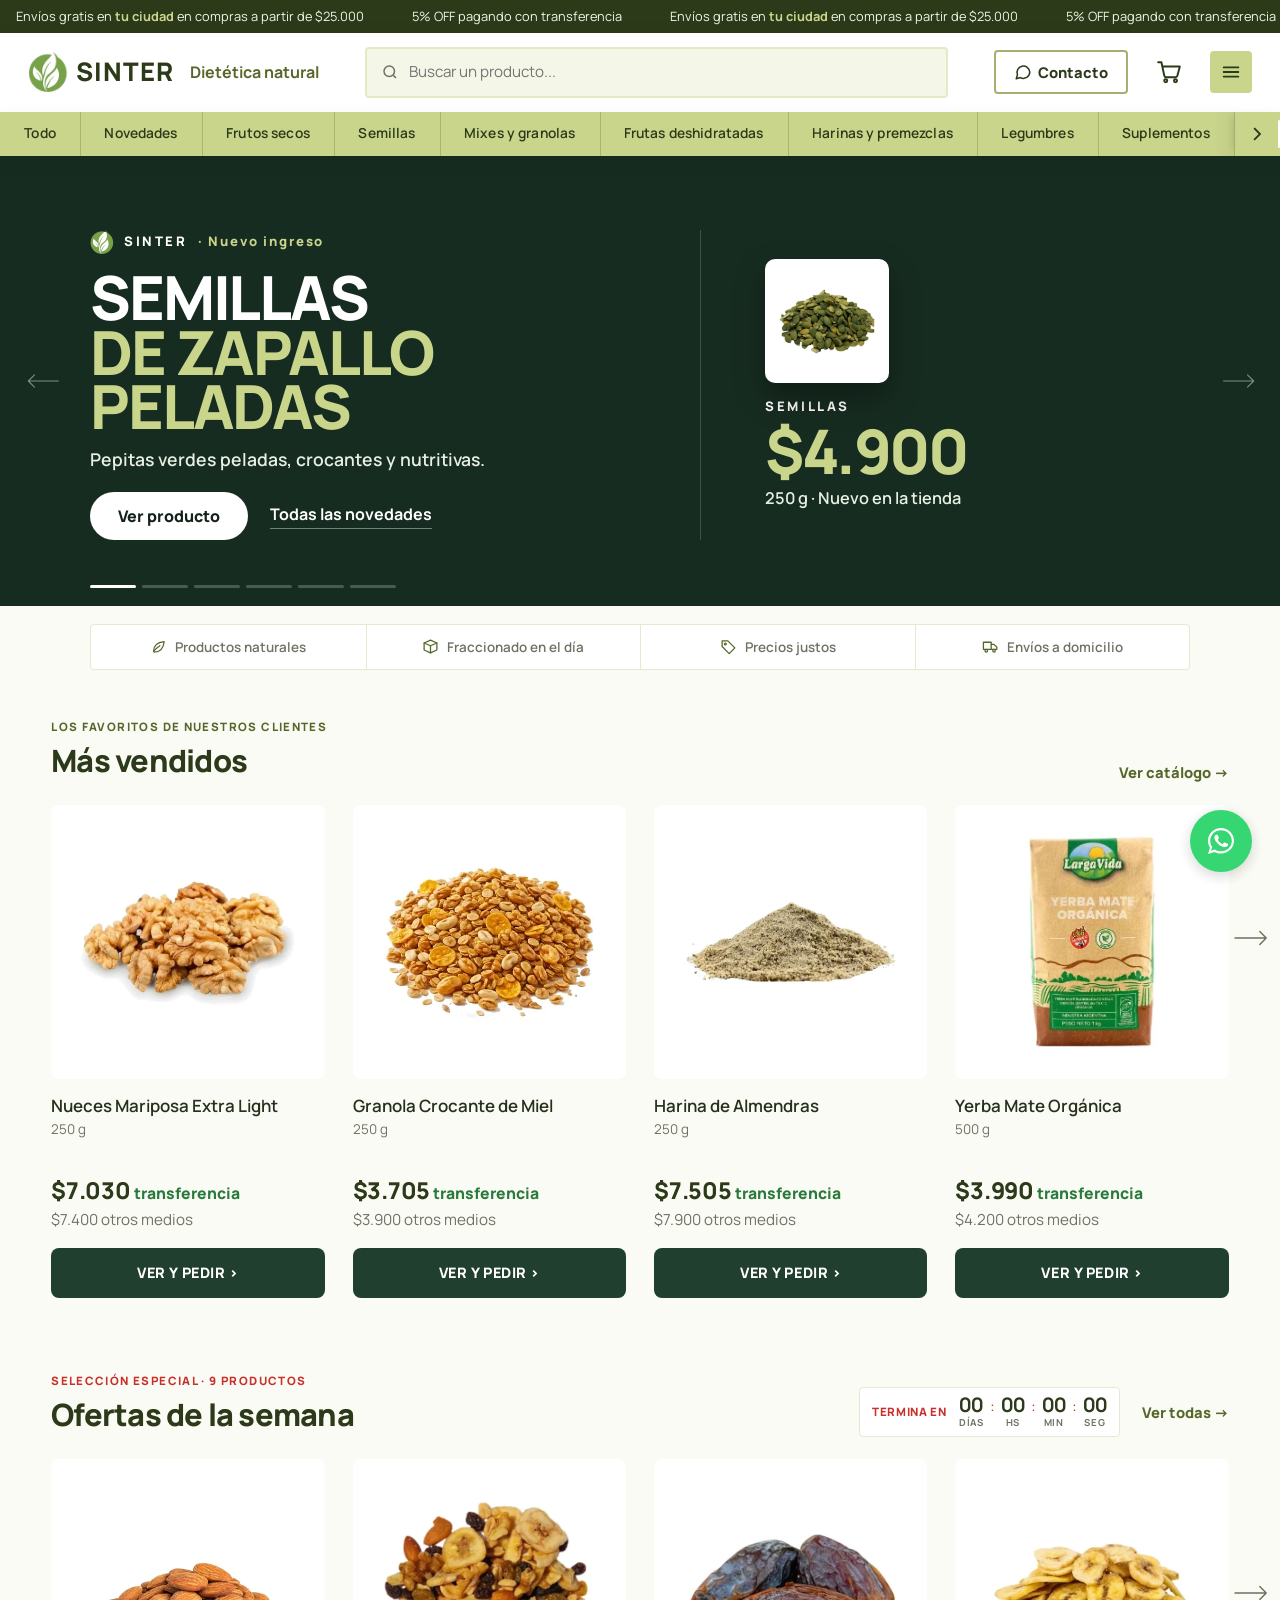
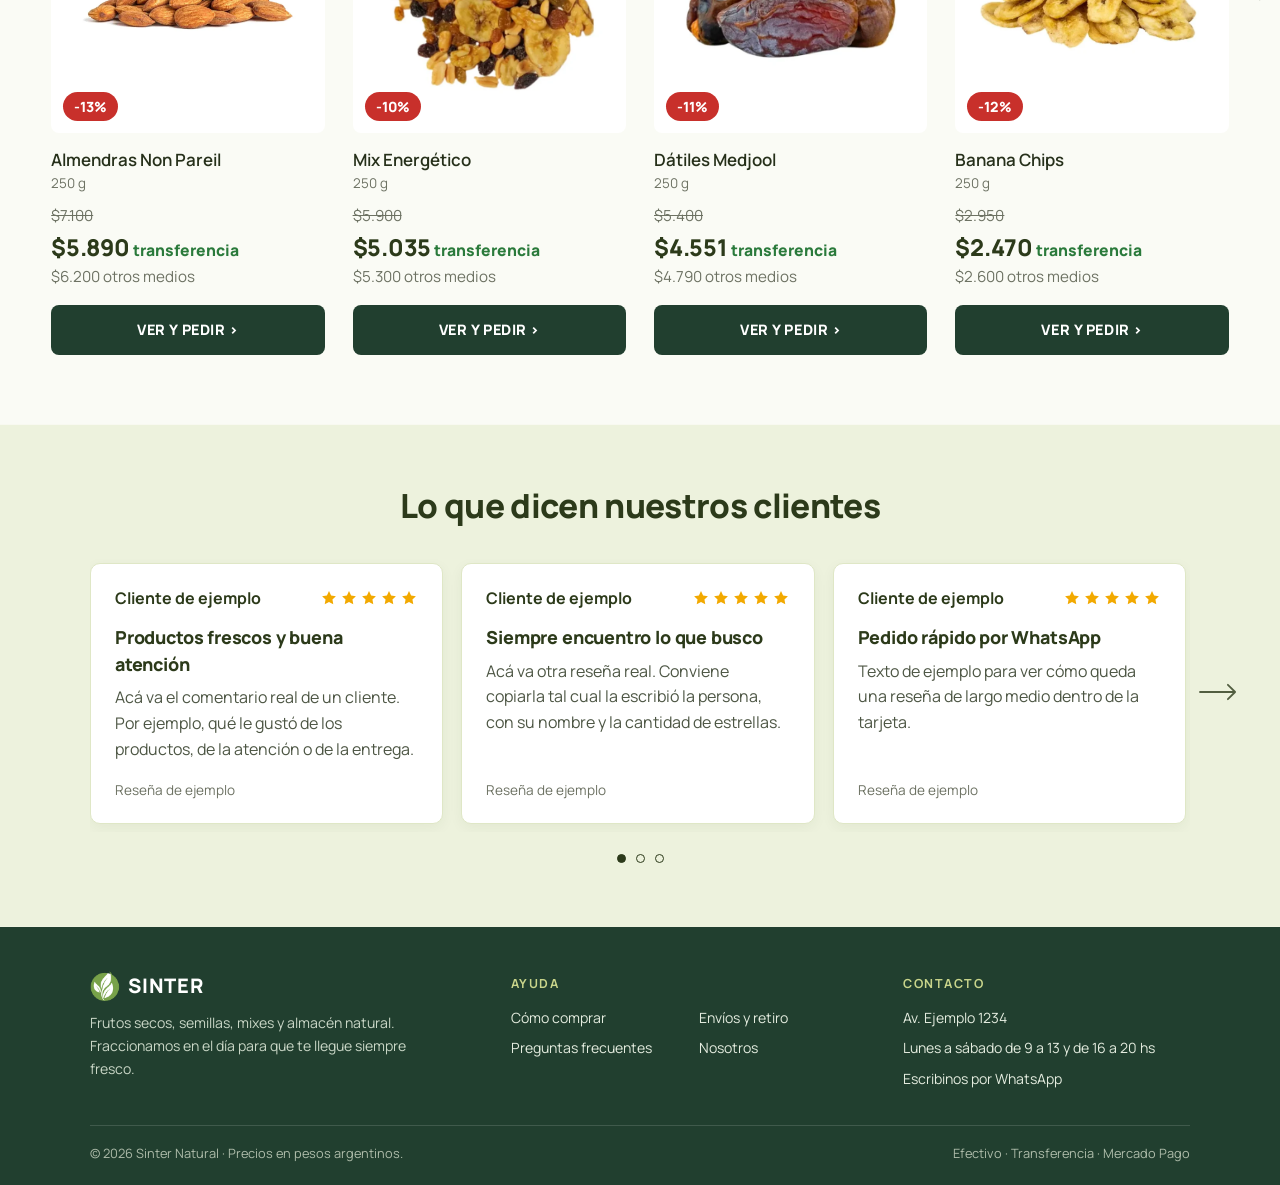
==== commit c79acad9: "Panel — etapa 4: ofertas, portada, categorías, reseñas y configuración Ofertas: fecha de fin de la p" ====
--- a/index.html
+++ b/index.html
@@ -10,7 +10,7 @@
   <meta name="theme-color" content="#C9D58B">
   <link rel="preconnect" href="https://fonts.googleapis.com">
   <link href="https://fonts.googleapis.com/css2?family=Manrope:wght@400;500;600;700;800&display=swap" rel="stylesheet">
-  <link rel="stylesheet" href="css/styles.css?v=stage3">
+  <link rel="stylesheet" href="css/styles.css?v=stage4">
 </head>
 <body>
   <div class="marquee" aria-label="Promoción de envío"><div class="marquee__track" id="marquee"></div></div>
@@ -18,8 +18,8 @@
   <header class="header" id="header">
     <div class="container header__row">
       <a href="#/" class="logo" aria-label="Inicio">
-        <img class="logo__img" src="img/logo-96.png" srcset="img/logo-96.png 1x, img/logo-192.png 2x" width="40" height="40" alt=""><span class="logo__name">SINTER</span>
-        <span class="logo__tag">Dietética natural</span>
+        <img class="logo__img js-logo" src="img/logo-96.png" srcset="img/logo-96.png 1x, img/logo-192.png 2x" width="40" height="40" alt=""><span class="logo__name js-short">SINTER</span>
+        <span class="logo__tag js-tagline">Dietética natural</span>
       </a>
       <form class="search" id="searchForm" role="search">
         <svg width="18" height="18" viewBox="0 0 24 24" fill="none" stroke="currentColor" stroke-width="2"><circle cx="11" cy="11" r="7"/><path d="m20 20-3.5-3.5"/></svg>
@@ -58,7 +58,7 @@
     <div class="footer__full">
       <div class="container footer__grid">
         <div>
-          <a href="#/" class="logo logo--footer"><img class="logo__img" src="img/logo-96.png" srcset="img/logo-96.png 1x, img/logo-192.png 2x" width="30" height="30" alt=""><span class="logo__name">SINTER</span></a>
+          <a href="#/" class="logo logo--footer"><img class="logo__img js-logo" src="img/logo-96.png" srcset="img/logo-96.png 1x, img/logo-192.png 2x" width="30" height="30" alt=""><span class="logo__name js-short">SINTER</span></a>
           <p>Frutos secos, semillas, mixes y almacén natural. Fraccionamos en el día para que te llegue siempre fresco.</p>
         </div>
         <div>
@@ -73,20 +73,20 @@
         <div>
           <h4>Contacto</h4>
           <ul>
-            <li>Av. Ejemplo 1234</li>
-            <li>Lun a Sáb · 9 a 13 y 16 a 20 hs</li>
+            <li class="js-address">Av. Ejemplo 1234</li>
+            <li class="js-hours">Lun a Sáb · 9 a 13 y 16 a 20 hs</li>
             <li><a class="js-wa" target="_blank" rel="noopener">Escribinos por WhatsApp</a></li>
           </ul>
         </div>
       </div>
       <div class="footer__bottom container">
-        <span>© <span class="js-year"></span> Sinter Natural · Precios en pesos argentinos.</span>
+        <span>© <span class="js-year"></span> <span class="js-name">Sinter Natural</span> · Precios en pesos argentinos.</span>
         <span>Efectivo · Transferencia · Mercado Pago</span>
       </div>
     </div>
     <!-- Pie fino (solo páginas informativas) -->
     <div class="container footer__row footer__thin">
-      <a href="#/" class="footer__brand"><img src="img/logo-96.png" width="22" height="22" alt=""> Sinter Natural</a>
+      <a href="#/" class="footer__brand"><img class="js-logo" src="img/logo-96.png" width="22" height="22" alt=""> <span class="js-name">Sinter Natural</span></a>
       <nav class="footer__links" aria-label="Ayuda">
         <a href="#/info/como-comprar">Cómo comprar</a>
         <a href="#/info/envios">Envíos y retiro</a>
@@ -95,7 +95,7 @@
         <a href="#/info/contacto">Contacto</a>
         <a class="js-wa" target="_blank" rel="noopener">WhatsApp</a>
       </nav>
-      <span class="footer__copy">© <span class="js-year"></span> Sinter Natural</span>
+      <span class="footer__copy">© <span class="js-year"></span> <span class="js-name">Sinter Natural</span></span>
     </div>
   </footer>
 
@@ -140,8 +140,8 @@
 
   <div class="toast" id="toast" role="status" aria-live="polite"></div>
 
-  <script src="js/data.js?v=stage3"></script>
-  <script src="js/db.js?v=stage3"></script>
-  <script src="js/app.js?v=stage3"></script>
+  <script src="js/data.js?v=stage4"></script>
+  <script src="js/db.js?v=stage4"></script>
+  <script src="js/app.js?v=stage4"></script>
 </body>
 </html>
--- a/css/styles.css
+++ b/css/styles.css
@@ -780,7 +780,7 @@
 /* =========================================================
    Carrusel de novedades: banda oscura tipo campaña
    ========================================================= */
-.carousel--bold { --nv-bg: #14221a; background: var(--nv-bg); border: 0; color: #fff; }
+.carousel--bold { background: var(--nv-bg); border: 0; color: #fff; }
 .carousel--bold .slide, .carousel--bold .slide--alt { background: var(--nv-bg); }
 .nv { display: grid; grid-template-columns: 1.25fr 1fr; align-items: stretch; min-height: 470px; padding-block: 48px 64px; }
 .nv__left { display: flex; flex-direction: column; justify-content: center; padding-right: 56px; border-right: 1px solid rgba(255,255,255,.18); }
@@ -1318,3 +1318,5 @@
 /* Botón "Ver y pedir" de las filas del inicio (enlace a la ficha del producto) */
 .pcard__add { display: block; text-align: center; letter-spacing: .04em; text-transform: uppercase; font-size: .9rem; }
 @media (max-width: 640px) { .pcard__add { font-size: .78rem; } }
+
+:root { --nv-bg: #14221a; }
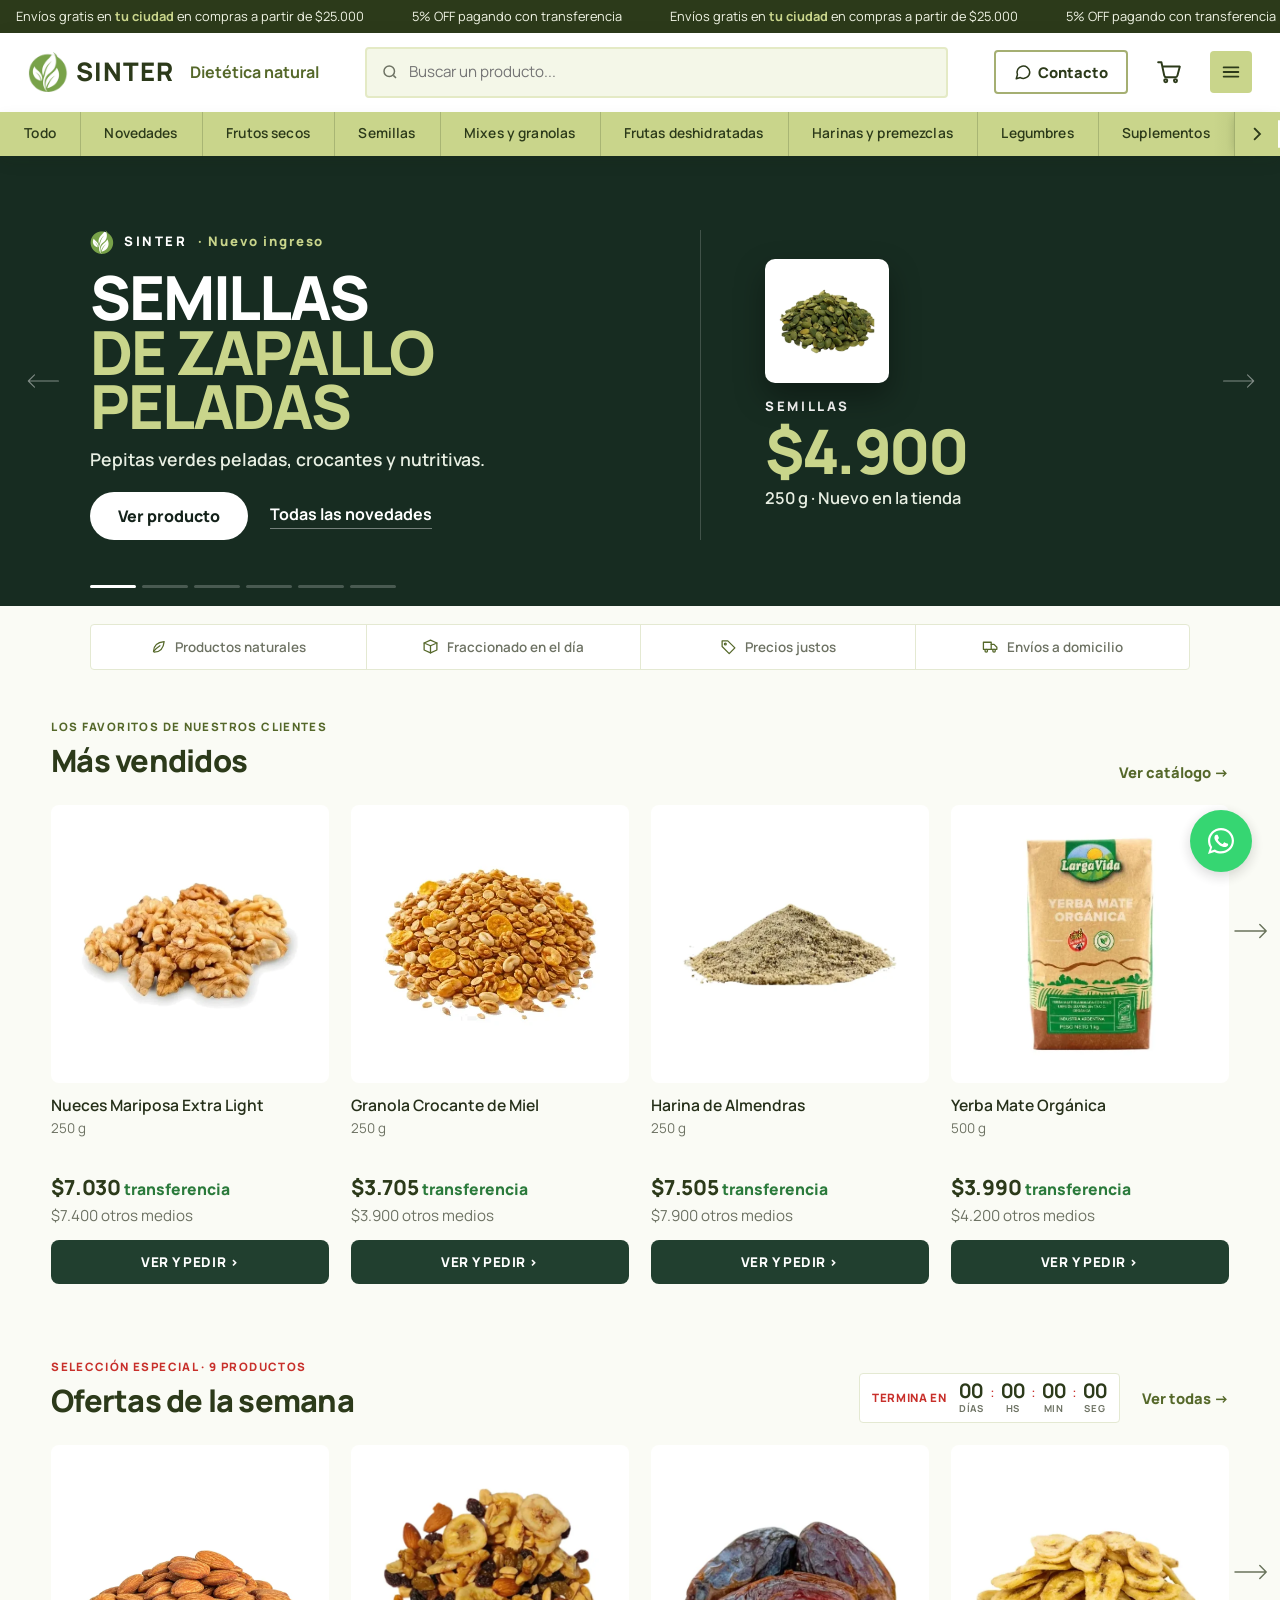
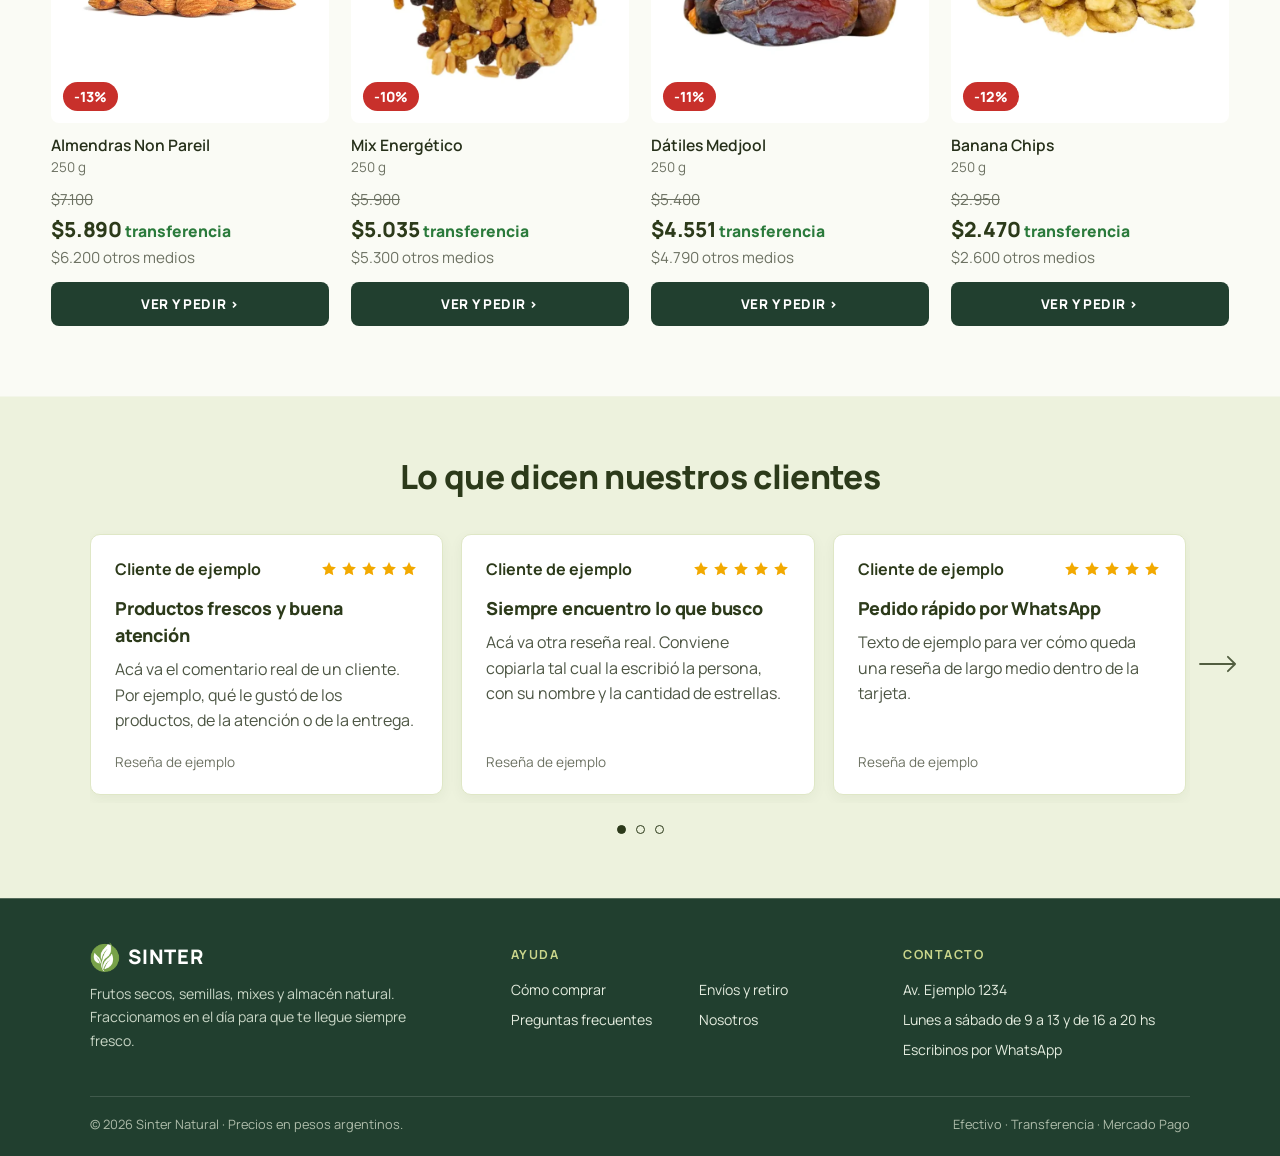
==== commit fdadcfcc: "Etapa B: stock automático y tarjetas del inicio más chicas - El stock se descuenta al confirmar un p" ====
--- a/index.html
+++ b/index.html
@@ -10,7 +10,7 @@
   <meta name="theme-color" content="#C9D58B">
   <link rel="preconnect" href="https://fonts.googleapis.com">
   <link href="https://fonts.googleapis.com/css2?family=Manrope:wght@400;500;600;700;800&display=swap" rel="stylesheet">
-  <link rel="stylesheet" href="css/styles.css?v=stage4">
+  <link rel="stylesheet" href="css/styles.css?v=stageB">
 </head>
 <body>
   <div class="marquee" aria-label="Promoción de envío"><div class="marquee__track" id="marquee"></div></div>
@@ -140,8 +140,8 @@
 
   <div class="toast" id="toast" role="status" aria-live="polite"></div>
 
-  <script src="js/data.js?v=stage4"></script>
-  <script src="js/db.js?v=stage4"></script>
-  <script src="js/app.js?v=stage4"></script>
+  <script src="js/data.js?v=stageB"></script>
+  <script src="js/db.js?v=stageB"></script>
+  <script src="js/app.js?v=stageB"></script>
 </body>
 </html>
--- a/css/styles.css
+++ b/css/styles.css
@@ -1320,3 +1320,20 @@
 @media (max-width: 640px) { .pcard__add { font-size: .78rem; } }
 
 :root { --nv-bg: #14221a; }
+
+/* Pantalla de gracias: código y recordatorio de enviar el WhatsApp */
+.success__code { display: grid; gap: 2px; justify-items: center; margin: 14px 0; font-size: .86rem; color: var(--muted); }
+.success__code b { font-size: 2rem; letter-spacing: .08em; color: var(--ink); }
+.success__code span { font-weight: 800; color: var(--ink); }
+.success__warn { display: grid; gap: 4px; max-width: 460px; margin: 0 auto 18px; padding: 14px 16px; border-radius: 10px; background: #fff7e0; border: 1px solid #f0dc9a; color: #5c4600; text-align: left; font-size: .92rem; line-height: 1.45; }
+.success .success__warn { font-size: .92rem; }
+.success .success__warn b { font-size: 1rem; }
+
+/* Inicio: tarjetas de las filas un poco más chicas (5 por vista en pantallas grandes) */
+.prow__track { grid-auto-columns: calc((100% - 4 * 22px) / 5); column-gap: 22px; }
+.pcard__name { font-size: .98rem; margin-top: 12px; }
+.pcard__now b { font-size: 1.3rem; }
+.pcard__add { padding: 12px; font-size: .84rem; margin-top: 12px; }
+@media (max-width: 1280px) { .prow__track { grid-auto-columns: calc((100% - 3 * 22px) / 4); } }
+@media (max-width: 1100px) { .prow__track { grid-auto-columns: calc((100% - 2 * 20px) / 3); column-gap: 20px; } }
+@media (max-width: 640px) { .prow__track { grid-auto-columns: auto; } .pcard__name { font-size: .9rem; } .pcard__now b { font-size: 1.08rem; } .pcard__add { font-size: .76rem; padding: 10px; } }
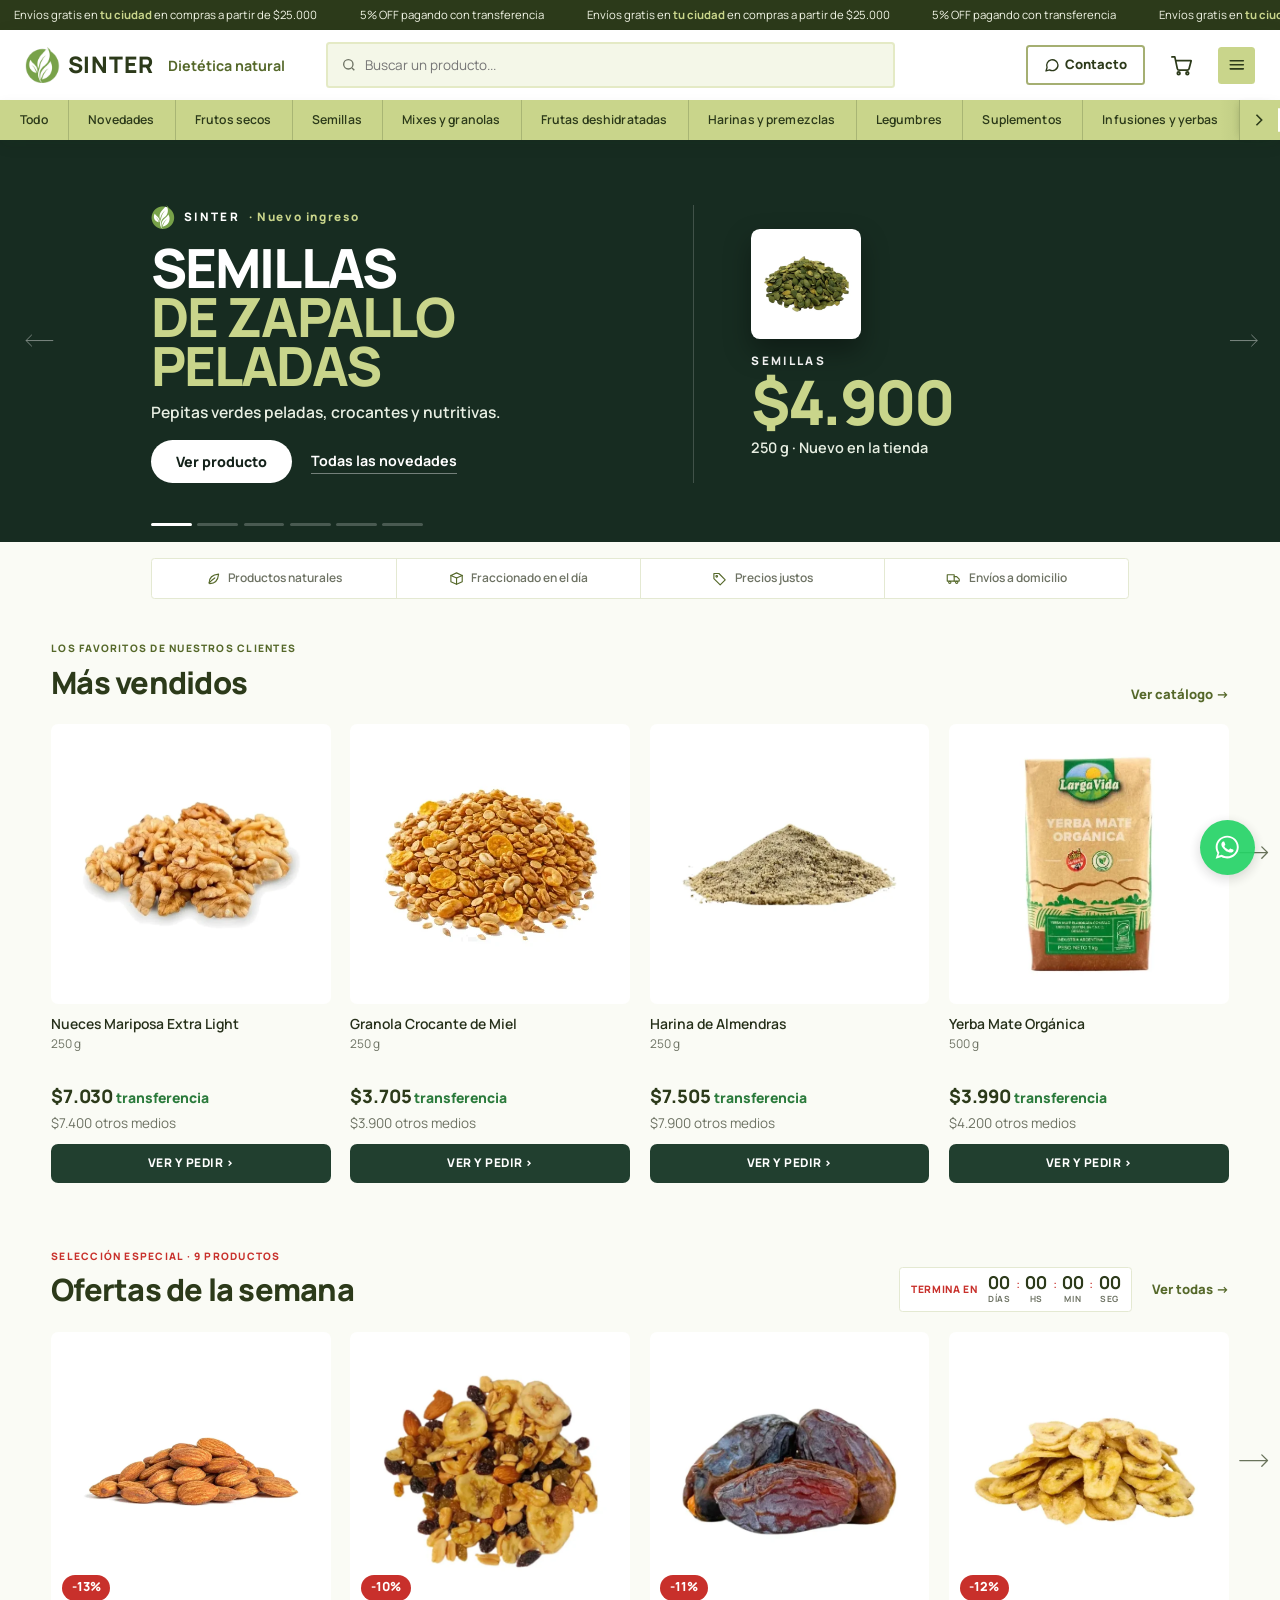
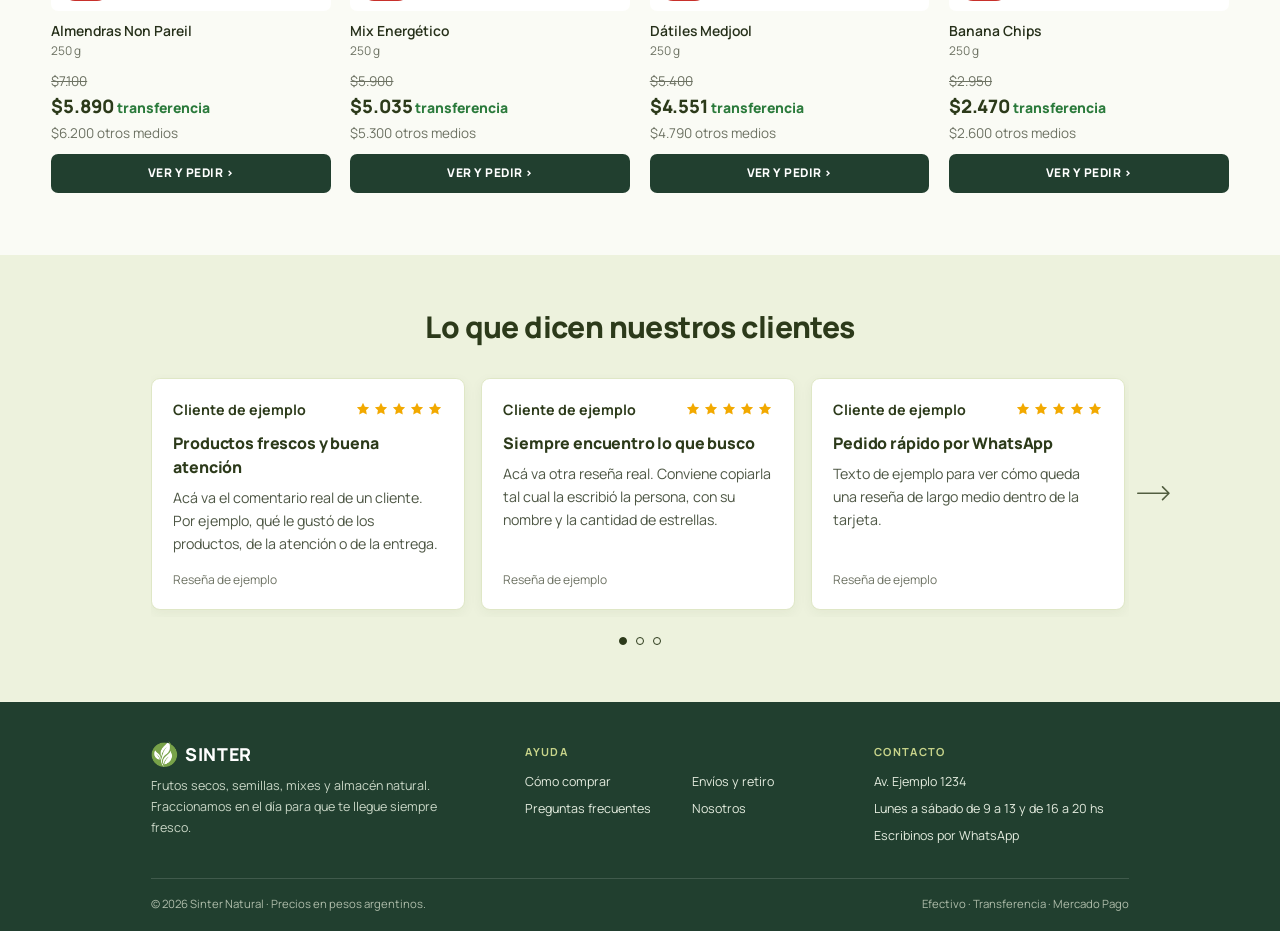
==== commit 5216e655: "Página escalable según el tamaño de pantalla - Tamaños de tienda y panel pasados de px a rem - El ta" ====
--- a/index.html
+++ b/index.html
@@ -10,7 +10,7 @@
   <meta name="theme-color" content="#C9D58B">
   <link rel="preconnect" href="https://fonts.googleapis.com">
   <link href="https://fonts.googleapis.com/css2?family=Manrope:wght@400;500;600;700;800&display=swap" rel="stylesheet">
-  <link rel="stylesheet" href="css/styles.css?v=stageB">
+  <link rel="stylesheet" href="css/styles.css?v=scale">
 </head>
 <body>
   <div class="marquee" aria-label="Promoción de envío"><div class="marquee__track" id="marquee"></div></div>
@@ -140,8 +140,9 @@
 
   <div class="toast" id="toast" role="status" aria-live="polite"></div>
 
-  <script src="js/data.js?v=stageB"></script>
-  <script src="js/db.js?v=stageB"></script>
-  <script src="js/app.js?v=stageB"></script>
+  <script src="js/data.js?v=scale"></script>
+  <script src="js/db.js?v=scale"></script>
+  <script src="js/app.js?v=scale"></script>
+  <script src="js/scale.js?v=scale"></script>
 </body>
 </html>
--- a/css/styles.css
+++ b/css/styles.css
@@ -18,8 +18,8 @@
   --text: #26301a;
   --muted: #6d7263;
   --border: #e4e9d2;
-  --radius: 4px;
-  --shadow: 0 6px 22px rgba(31, 42, 34, .08);
+  --radius: 0.25rem;
+  --shadow: 0 0.375rem 1.375rem rgba(31, 42, 34, .08);
   --serif: "Manrope", system-ui, sans-serif;   /* títulos con la misma letra que el resto */
 }
 
@@ -33,63 +33,63 @@
 a { color: inherit; text-decoration: none; }
 button { font: inherit; cursor: pointer; color: inherit; }
 input, select, textarea { font: inherit; color: inherit; }
-.container { width: min(1100px, 100% - 32px); margin-inline: auto; }
+.container { width: min(68.75rem, 100% - 2rem); margin-inline: auto; }
 .page-enter { animation: pageIn .28s ease-out; }
 @keyframes pageIn { from { opacity: 0; } to { opacity: 1; } }
 @media (prefers-reduced-motion: reduce) { .page-enter { animation: none; } }
-.main { padding-top: 24px; outline: none; min-height: 50vh; }
+.main { padding-top: 1.5rem; outline: none; min-height: 50vh; }
 h1, h2, h3 { font-family: var(--serif); font-weight: 800; letter-spacing: -.025em; }
 
 /* ---------- Marquee ---------- */
-.marquee { background: var(--ink); color: #f2f5e6; font-size: .8rem; overflow: hidden; white-space: nowrap; padding: 7px 0; }
-.marquee__track { display: inline-flex; gap: 48px; animation: marquee 40s linear infinite; padding-left: 16px; }
+.marquee { background: var(--ink); color: #f2f5e6; font-size: .8rem; overflow: hidden; white-space: nowrap; padding: 0.4375rem 0; }
+.marquee__track { display: inline-flex; gap: 3rem; animation: marquee 40s linear infinite; padding-left: 1rem; }
 .marquee__track b { color: var(--pistachio); }
 @keyframes marquee { to { transform: translateX(-50%); } }
 @media (prefers-reduced-motion: reduce) { .marquee__track { animation: none; } }
 
 /* ---------- Header ---------- */
-.header { background: #fff; color: var(--ink); position: sticky; top: 0; z-index: 50; box-shadow: 0 4px 18px rgba(44, 58, 26, .08); }
-.header__row { display: flex; align-items: center; gap: 22px; padding: 14px 0; width: 100%; max-width: none; padding-inline: 28px; margin: 0; }
+.header { background: #fff; color: var(--ink); position: sticky; top: 0; z-index: 50; box-shadow: 0 0.25rem 1.125rem rgba(44, 58, 26, .08); }
+.header__row { display: flex; align-items: center; gap: 1.375rem; padding: 0.875rem 0; width: 100%; max-width: none; padding-inline: 1.75rem; margin: 0; }
 
 /* Al bajar: se oculta la fila superior del header y queda solo la barra de categorías */
 .header { transition: transform .4s cubic-bezier(.22,.61,.36,1); will-change: transform; }
-.header.is-scrolled { transform: translateY(calc(-1 * var(--row-h, 70px))); }
+.header.is-scrolled { transform: translateY(calc(-1 * var(--row-h, 4.375rem))); }
 .header.is-scrolled .header__row { visibility: hidden; transition: visibility 0s .4s; }
 .header.no-anim, .header.no-anim * { transition: none !important; }
-.logo { display: flex; align-items: center; gap: 8px; flex: none; }
+.logo { display: flex; align-items: center; gap: 0.5rem; flex: none; }
 .logo__mark {
-  width: 38px; height: 38px; border-radius: 4px; background: var(--gold); color: var(--green-deep);
+  width: 2.375rem; height: 2.375rem; border-radius: 0.25rem; background: var(--gold); color: var(--green-deep);
   font-family: var(--serif); font-size: 1.6rem; display: grid; place-items: center; line-height: 1;
 }
 .logo__name { font-weight: 800; font-size: 1.6rem; letter-spacing: .04em; }
-.logo__tag { color: var(--green); font-weight: 700; margin-left: 8px; white-space: nowrap; }
-.header__links { display: flex; gap: 26px; font-weight: 700; font-size: .95rem; white-space: nowrap; color: var(--ink); letter-spacing: .01em; }
+.logo__tag { color: var(--green); font-weight: 700; margin-left: 0.5rem; white-space: nowrap; }
+.header__links { display: flex; gap: 1.625rem; font-weight: 700; font-size: .95rem; white-space: nowrap; color: var(--ink); letter-spacing: .01em; }
 .header__links a { position: relative; }
-.header__links a::after { content: ""; position: absolute; left: 0; right: 0; bottom: -4px; height: 2px; background: var(--pistachio-dark); transform: scaleX(0); transition: transform .25s; }
+.header__links a::after { content: ""; position: absolute; left: 0; right: 0; bottom: -0.25rem; height: 2px; background: var(--pistachio-dark); transform: scaleX(0); transition: transform .25s; }
 .header__links a:hover::after { transform: scaleX(1); }
-.icon-btn { background: none; border: 0; padding: 6px; border-radius: 4px; display: grid; place-items: center; color: var(--ink); }
+.icon-btn { background: none; border: 0; padding: 0.375rem; border-radius: 0.25rem; display: grid; place-items: center; color: var(--ink); }
 .icon-btn:hover { background: var(--pistachio-soft); }
 .menu-btn:hover { background: var(--pistachio-dark); }
 .cart-btn { position: relative; }
 .cart-btn__count {
-  position: absolute; top: -2px; right: -4px; background: var(--red); color: #fff; font-size: .68rem; font-weight: 800;
-  min-width: 18px; height: 18px; border-radius: 4px; display: grid; place-items: center; padding: 0 4px;
+  position: absolute; top: -2px; right: -0.25rem; background: var(--red); color: #fff; font-size: .68rem; font-weight: 800;
+  min-width: 1.125rem; height: 1.125rem; border-radius: 0.25rem; display: grid; place-items: center; padding: 0 0.25rem;
 }
 .cart-btn.bump { animation: bump .35s; }
 @keyframes bump { 50% { transform: scale(1.25); } }
-.menu-btn { background: var(--pistachio); color: var(--ink); width: 42px; height: 42px; border-radius: 4px; }
+.menu-btn { background: var(--pistachio); color: var(--ink); width: 2.625rem; height: 2.625rem; border-radius: 0.25rem; }
 
 /* ---------- Buttons ---------- */
 .btn {
-  display: inline-flex; align-items: center; justify-content: center; gap: 8px; border: 0; font-weight: 800;
-  background: var(--pistachio); color: var(--ink); padding: 12px 22px; border-radius: 4px; transition: background .15s, color .15s, transform .1s;
+  display: inline-flex; align-items: center; justify-content: center; gap: 0.5rem; border: 0; font-weight: 800;
+  background: var(--pistachio); color: var(--ink); padding: 0.75rem 1.375rem; border-radius: 0.25rem; transition: background .15s, color .15s, transform .1s;
 }
 .btn:hover { background: var(--pistachio-dark); }
 .btn:active { transform: translateY(1px); }
 .btn--gold { background: var(--pistachio); color: var(--ink); }
 .btn--offer { background: var(--red); color: #fff; }
 .btn--offer:hover { background: #a92520; }
-.btn--sm { padding: 9px 18px; font-size: .92rem; }
+.btn--sm { padding: 0.5625rem 1.125rem; font-size: .92rem; }
 .btn--ghost { background: transparent; color: var(--ink); border: 2px solid var(--pistachio-dark); }
 .btn--ghost:hover { background: var(--pistachio-soft); }
 .btn--block { width: 100%; }
@@ -99,52 +99,52 @@
 
 /* ---------- Search (en el header) ---------- */
 .search {
-  position: relative; flex: 1; min-width: 260px; max-width: 640px; margin-inline: auto; display: flex; align-items: center; gap: 10px;
-  background: var(--pistachio-soft); color: var(--text); border: 2px solid var(--pistachio-light); border-radius: 4px; padding: 0 14px; transition: border-color .2s, box-shadow .2s, background .2s;
-}
-.search:focus-within { border-color: var(--pistachio-dark); background: #fff; box-shadow: 0 0 0 3px rgba(201,213,139,.35); }
+  position: relative; flex: 1; min-width: 16.25rem; max-width: 40rem; margin-inline: auto; display: flex; align-items: center; gap: 0.625rem;
+  background: var(--pistachio-soft); color: var(--text); border: 2px solid var(--pistachio-light); border-radius: 0.25rem; padding: 0 0.875rem; transition: border-color .2s, box-shadow .2s, background .2s;
+}
+.search:focus-within { border-color: var(--pistachio-dark); background: #fff; box-shadow: 0 0 0 0.1875rem rgba(201,213,139,.35); }
 .search svg { color: var(--muted); flex: none; }
-.search input { flex: 1; min-width: 0; border: 0; outline: none; padding: 12px 0; background: none; font-size: .95rem; transition: padding .3s ease; }
+.search input { flex: 1; min-width: 0; border: 0; outline: none; padding: 0.75rem 0; background: none; font-size: .95rem; transition: padding .3s ease; }
 .search__suggest {
-  position: absolute; top: calc(100% + 6px); left: 0; right: 0; background: #fff; list-style: none; margin: 0;
-  padding: 6px; border-radius: 4px; box-shadow: var(--shadow); z-index: 60; border: 1px solid var(--border);
-}
-.search__suggest a { display: flex; gap: 12px; align-items: center; padding: 8px 10px; border-radius: 4px; }
+  position: absolute; top: calc(100% + 0.375rem); left: 0; right: 0; background: #fff; list-style: none; margin: 0;
+  padding: 0.375rem; border-radius: 0.25rem; box-shadow: var(--shadow); z-index: 60; border: 1px solid var(--border);
+}
+.search__suggest a { display: flex; gap: 0.75rem; align-items: center; padding: 0.5rem 0.625rem; border-radius: 0.25rem; }
 .search__suggest a:hover, .search__suggest a.hl { background: var(--green-soft); }
 .search__suggest small { margin-left: auto; color: var(--red); font-weight: 800; }
-.search__suggest .ph { width: 36px; height: 36px; font-size: 1.3rem; border-radius: 4px; }
+.search__suggest .ph { width: 2.25rem; height: 2.25rem; font-size: 1.3rem; border-radius: 0.25rem; }
 
 /* ---------- Category bar (ancho completo, clara) ---------- */
-.catbar { background: var(--pistachio); color: var(--ink); box-shadow: 0 6px 16px rgba(44, 58, 26, .08); }
-.catbar__inner { display: flex; align-items: stretch; height: 52px; width: 100%; }
+.catbar { background: var(--pistachio); color: var(--ink); box-shadow: 0 0.375rem 1rem rgba(44, 58, 26, .08); }
+.catbar__inner { display: flex; align-items: stretch; height: 3.25rem; width: 100%; }
 .catbar__main { display: flex; flex: 1; min-width: 0; }
 
 /* Buscador dentro de la barra (oculto hasta que se esconde el header) */
 .search--bar {
-  flex: 0 0 auto; width: 0; min-width: 0; max-width: none; margin: 8px 0; padding: 0; opacity: 0; overflow: hidden;
+  flex: 0 0 auto; width: 0; min-width: 0; max-width: none; margin: 0.5rem 0; padding: 0; opacity: 0; overflow: hidden;
   background: #fff; border: 1px solid transparent; visibility: hidden;
   transition: width .4s cubic-bezier(.22,.61,.36,1), margin .4s ease, padding .4s ease, opacity .25s ease, visibility 0s .4s;
 }
 .search--bar input { padding: 0; font-size: .9rem; }
 .header.is-scrolled .search--bar {
-  width: 300px; margin: 8px 20px 8px 4px; padding: 0 12px; opacity: 1; overflow: visible; visibility: visible;
+  width: 18.75rem; margin: 0.5rem 1.25rem 0.5rem 0.25rem; padding: 0 0.75rem; opacity: 1; overflow: visible; visibility: visible;
   border-color: rgba(44,58,26,.15); transition: width .4s cubic-bezier(.22,.61,.36,1), margin .4s ease, padding .4s ease, opacity .3s ease .1s, visibility 0s;
 }
-.search--bar:focus-within { border-color: var(--green); box-shadow: 0 0 0 3px var(--green-soft); background: #fff; }
+.search--bar:focus-within { border-color: var(--green); box-shadow: 0 0 0 0.1875rem var(--green-soft); background: #fff; }
 .catbar__scroller { position: relative; flex: 1; min-width: 0; display: flex; }
 .catbar__chips { display: flex; flex: 1; min-width: 0; overflow: hidden; }
 .catbar__chips::-webkit-scrollbar { display: none; }
 .chip {
-  position: relative; flex: 1 0 auto; display: flex; align-items: center; justify-content: center; padding: 0 20px;
+  position: relative; flex: 1 0 auto; display: flex; align-items: center; justify-content: center; padding: 0 1.25rem;
   white-space: nowrap; font-weight: 600; font-size: .88rem; color: var(--ink); letter-spacing: .01em;
   transition: color .3s ease, background .3s ease;
 }
 .chip + .chip::before { content: ""; position: absolute; left: 0; top: 0; bottom: 0; width: 1px; background: var(--catbar-line); }
-.chip::after { content: ""; position: absolute; left: 0; right: 0; bottom: 0; height: 3px; background: var(--ink); transform: scaleX(0); transition: transform .35s cubic-bezier(.22,.61,.36,1); }
+.chip::after { content: ""; position: absolute; left: 0; right: 0; bottom: 0; height: 0.1875rem; background: var(--ink); transform: scaleX(0); transition: transform .35s cubic-bezier(.22,.61,.36,1); }
 .chip { -webkit-tap-highlight-color: transparent; }
 .chip:hover { color: var(--ink); }
 .chip:focus { outline: none; }
-.chip:focus-visible { outline: 2px solid var(--ink); outline-offset: -4px; }
+.chip:focus-visible { outline: 2px solid var(--ink); outline-offset: -0.25rem; }
 @media (hover: hover) { .chip:hover::after { transform: scaleX(1); } }
 .chip.active { color: var(--ink); font-weight: 800; }
 .chip.active::after { transform: scaleX(1); }
@@ -153,7 +153,7 @@
 .chip--offer::after { background: var(--red); }
 .chip--offer.active { color: var(--red); }
 .catbar__arrow {
-  position: relative; flex: none; width: 52px; border: 0; padding: 0; display: grid; place-items: center;
+  position: relative; flex: none; width: 3.25rem; border: 0; padding: 0; display: grid; place-items: center;
   background: var(--pistachio); color: var(--ink); transition: background .15s, color .15s;
 }
 @media (hover: hover) { .catbar__arrow:hover { background: var(--ink); color: #fff; } }
@@ -162,21 +162,21 @@
 .catbar__arrow--prev { order: -1; border-right: 1px solid var(--catbar-line); }
 .catbar__arrow--next { border-left: 1px solid var(--catbar-line); }
 .catbar__arrow--next::before {
-  content: ""; position: absolute; right: 100%; top: 0; bottom: 0; width: 56px; pointer-events: none;
+  content: ""; position: absolute; right: 100%; top: 0; bottom: 0; width: 3.5rem; pointer-events: none;
   background: linear-gradient(90deg, rgba(201,213,139,0), var(--pistachio));
 }
 .catbar__arrow--prev::after {
-  content: ""; position: absolute; left: 100%; top: 0; bottom: 0; width: 56px; pointer-events: none;
+  content: ""; position: absolute; left: 100%; top: 0; bottom: 0; width: 3.5rem; pointer-events: none;
   background: linear-gradient(270deg, rgba(201,213,139,0), var(--pistachio));
 }
 
 /* ---------- Carrusel de novedades ---------- */
-.carousel { position: relative; overflow: hidden; margin: -24px 0 0; background: #fff; border-bottom: 1px solid var(--border); }
+.carousel { position: relative; overflow: hidden; margin: -1.5rem 0 0; background: #fff; border-bottom: 1px solid var(--border); }
 .carousel__track { display: flex; transition: transform .8s cubic-bezier(.65,0,.35,1); will-change: transform; }
 .slide { flex: 0 0 100%; min-width: 0; background: linear-gradient(115deg, #fff 0%, #fff 48%, var(--pistachio-soft) 48%, var(--pistachio-light) 100%); }
 .slide--alt { background: linear-gradient(115deg, var(--pistachio-soft) 0%, var(--pistachio-soft) 48%, var(--pistachio) 48%, var(--pistachio-light) 100%); }
-.slide__inner { display: grid; grid-template-columns: 1.1fr 1fr; gap: 40px; align-items: center; min-height: 460px; padding-block: 56px 72px; }
-.slide__text > * { opacity: 0; transform: translateY(18px); transition: opacity .6s ease, transform .6s cubic-bezier(.22,.61,.36,1); }
+.slide__inner { display: grid; grid-template-columns: 1.1fr 1fr; gap: 2.5rem; align-items: center; min-height: 28.75rem; padding-block: 3.5rem 4.5rem; }
+.slide__text > * { opacity: 0; transform: translateY(1.125rem); transition: opacity .6s ease, transform .6s cubic-bezier(.22,.61,.36,1); }
 .slide.is-active .slide__text > * { opacity: 1; transform: none; }
 .slide.is-active .slide__text > *:nth-child(2) { transition-delay: .08s; }
 .slide.is-active .slide__text > *:nth-child(3) { transition-delay: .16s; }
@@ -184,39 +184,39 @@
 .slide.is-active .slide__text > *:nth-child(5) { transition-delay: .32s; }
 .slide__kicker {
   display: inline-block; background: var(--pistachio); color: var(--ink); font-size: .72rem; font-weight: 800; letter-spacing: .14em;
-  text-transform: uppercase; padding: 6px 12px; border-radius: 4px;
+  text-transform: uppercase; padding: 0.375rem 0.75rem; border-radius: 0.25rem;
 }
 .slide--alt .slide__kicker { background: var(--ink); color: #fff; }
-.slide__title { font-size: clamp(2.2rem, 4.6vw, 3.8rem); line-height: 1.02; margin: 16px 0 12px; color: var(--ink); }
-.slide__desc { font-size: 1.05rem; color: #4a5340; max-width: 460px; margin: 0 0 18px; }
-.slide__price { display: flex; align-items: baseline; gap: 12px; margin-bottom: 22px; }
+.slide__title { font-size: clamp(2.2rem, 4.6vw, 3.8rem); line-height: 1.02; margin: 1rem 0 0.75rem; color: var(--ink); }
+.slide__desc { font-size: 1.05rem; color: #4a5340; max-width: 28.75rem; margin: 0 0 1.125rem; }
+.slide__price { display: flex; align-items: baseline; gap: 0.75rem; margin-bottom: 1.375rem; }
 .slide__price b { font-size: 2rem; color: var(--ink); }
 .slide__price b.now { color: var(--red); }
 .slide__price small { color: var(--muted); font-weight: 700; }
 .slide__price .old { margin: 0; font-size: 1rem; }
-.slide__ctas { display: flex; gap: 10px; flex-wrap: wrap; }
+.slide__ctas { display: flex; gap: 0.625rem; flex-wrap: wrap; }
 .slide__ctas .btn:first-child { background: var(--ink); color: #fff; }
 .slide__ctas .btn:first-child:hover { background: #1d270f; }
 .slide__visual {
-  position: relative; justify-self: center; width: min(400px, 100%); aspect-ratio: 1; display: grid; place-items: center;
-  background: #fff; border-radius: 4px; box-shadow: 0 24px 50px rgba(44,58,26,.14); border: 1px solid var(--border);
+  position: relative; justify-self: center; width: min(25rem, 100%); aspect-ratio: 1; display: grid; place-items: center;
+  background: #fff; border-radius: 0.25rem; box-shadow: 0 1.5rem 3.125rem rgba(44,58,26,.14); border: 1px solid var(--border);
   transform: scale(.94) rotate(-2deg); opacity: .6; transition: transform .9s cubic-bezier(.22,.61,.36,1), opacity .6s ease;
 }
 .slide.is-active .slide__visual { transform: none; opacity: 1; }
-.slide__emoji { font-size: clamp(7rem, 14vw, 11rem); filter: drop-shadow(0 18px 18px rgba(0,0,0,.14)); }
+.slide__emoji { font-size: clamp(7rem, 14vw, 11rem); filter: drop-shadow(0 1.125rem 1.125rem rgba(0,0,0,.14)); }
 .slide__stamp {
-  position: absolute; top: 18px; right: -10px; background: var(--red); color: #fff; font-weight: 800; font-size: .78rem;
-  letter-spacing: .14em; text-transform: uppercase; padding: 8px 14px; border-radius: 4px; box-shadow: 0 8px 18px rgba(200,48,43,.3);
+  position: absolute; top: 1.125rem; right: -0.625rem; background: var(--red); color: #fff; font-weight: 800; font-size: .78rem;
+  letter-spacing: .14em; text-transform: uppercase; padding: 0.5rem 0.875rem; border-radius: 0.25rem; box-shadow: 0 0.5rem 1.125rem rgba(200,48,43,.3);
 }
 .carousel__arrow {
-  position: absolute; top: 50%; transform: translateY(-50%); width: 48px; height: 48px; border: 1px solid var(--border); border-radius: 4px;
+  position: absolute; top: 50%; transform: translateY(-50%); width: 3rem; height: 3rem; border: 1px solid var(--border); border-radius: 0.25rem;
   background: rgba(255,255,255,.9); color: var(--ink); display: grid; place-items: center; z-index: 2; transition: background .15s, color .15s;
 }
 .carousel__arrow:hover { background: var(--ink); color: #fff; }
-.carousel__arrow--prev { left: 20px; }
-.carousel__arrow--next { right: 20px; }
-.carousel__dots { position: absolute; left: 0; right: 0; bottom: 22px; display: flex; justify-content: center; gap: 8px; z-index: 2; }
-.carousel__dots button { width: 34px; height: 4px; padding: 0; border: 0; border-radius: 2px; background: rgba(44,58,26,.18); overflow: hidden; }
+.carousel__arrow--prev { left: 1.25rem; }
+.carousel__arrow--next { right: 1.25rem; }
+.carousel__dots { position: absolute; left: 0; right: 0; bottom: 1.375rem; display: flex; justify-content: center; gap: 0.5rem; z-index: 2; }
+.carousel__dots button { width: 2.125rem; height: 0.25rem; padding: 0; border: 0; border-radius: 2px; background: rgba(44,58,26,.18); overflow: hidden; }
 .carousel__dots button span { display: block; height: 100%; width: 0; background: var(--ink); }
 .carousel__dots button.active span { animation: carProgress var(--car-delay, 5500ms) linear forwards; }
 .carousel.paused .carousel__dots button.active span { animation-play-state: paused; }
@@ -226,23 +226,23 @@
   .carousel__dots button.active span { animation: none; width: 100%; }
 }
 .pill {
-  display: inline-flex; align-items: center; gap: 8px; background: var(--red); color: #fff; font-size: .72rem; font-weight: 800;
-  letter-spacing: .06em; padding: 7px 14px; border-radius: 4px; text-transform: uppercase;
+  display: inline-flex; align-items: center; gap: 0.5rem; background: var(--red); color: #fff; font-size: .72rem; font-weight: 800;
+  letter-spacing: .06em; padding: 0.4375rem 0.875rem; border-radius: 0.25rem; text-transform: uppercase;
 }
 .eyebrow { display: block; font-size: .72rem; font-weight: 800; letter-spacing: .12em; text-transform: uppercase; color: var(--green); margin-bottom: 2px; }
 .eyebrow--red { color: var(--red); }
 .badge-new {
-  position: absolute; top: 8px; left: 8px; background: var(--pistachio); color: var(--ink); font-size: .66rem; font-weight: 800;
-  letter-spacing: .1em; text-transform: uppercase; padding: 3px 8px; border-radius: 3px;
-}
-.section__more { text-align: center; margin-top: 18px; }
+  position: absolute; top: 0.5rem; left: 0.5rem; background: var(--pistachio); color: var(--ink); font-size: .66rem; font-weight: 800;
+  letter-spacing: .1em; text-transform: uppercase; padding: 0.1875rem 0.5rem; border-radius: 0.1875rem;
+}
+.section__more { text-align: center; margin-top: 1.125rem; }
 .countdown { position: relative; color: var(--text); text-align: center; flex: none; }
-.countdown--inline { display: flex; align-items: center; gap: 12px; background: #fff; border: 1px solid var(--border); border-radius: 4px; padding: 6px 12px; }
-.countdown--inline .countdown__nums { margin: 0; gap: 6px; }
+.countdown--inline { display: flex; align-items: center; gap: 0.75rem; background: #fff; border: 1px solid var(--border); border-radius: 0.25rem; padding: 0.375rem 0.75rem; }
+.countdown--inline .countdown__nums { margin: 0; gap: 0.375rem; }
 .countdown--inline .countdown__nums b { font-size: 1.25rem; }
 .countdown--inline .countdown__nums i { font-size: 1rem; }
 .countdown__title { color: var(--red); font-weight: 800; font-size: .72rem; letter-spacing: .06em; text-transform: uppercase; }
-.countdown__nums { display: flex; gap: 10px; align-items: flex-start; justify-content: center; margin: 6px 0; }
+.countdown__nums { display: flex; gap: 0.625rem; align-items: flex-start; justify-content: center; margin: 0.375rem 0; }
 .countdown__nums div { display: grid; }
 .countdown__nums b { font-size: 1.9rem; color: var(--ink); line-height: 1.1; font-variant-numeric: tabular-nums; }
 .countdown__nums small { font-size: .6rem; color: var(--muted); font-weight: 700; letter-spacing: .08em; }
@@ -250,179 +250,179 @@
 .countdown__foot { font-size: .72rem; color: var(--muted); }
 
 .benefits {
-  position: relative; margin: 24px 0 0; background: #fff; border-radius: 4px; display: grid; grid-template-columns: repeat(4, 1fr);
+  position: relative; margin: 1.5rem 0 0; background: #fff; border-radius: 0.25rem; display: grid; grid-template-columns: repeat(4, 1fr);
   border: 1px solid var(--border);
 }
-.benefit { display: flex; align-items: center; justify-content: center; gap: 10px; padding: 18px 10px; font-weight: 700; font-size: .92rem; color: var(--ink); }
-.benefit span { width: 38px; height: 38px; display: grid; place-items: center; background: var(--pistachio-light); border-radius: 4px; }
+.benefit { display: flex; align-items: center; justify-content: center; gap: 0.625rem; padding: 1.125rem 0.625rem; font-weight: 700; font-size: .92rem; color: var(--ink); }
+.benefit span { width: 2.375rem; height: 2.375rem; display: grid; place-items: center; background: var(--pistachio-light); border-radius: 0.25rem; }
 .benefit + .benefit { border-left: 1px solid var(--border); }
 .benefit span { font-size: 1.3rem; }
 
 /* ---------- Sections ---------- */
-.section { padding: 40px 0 6px; }
-.section--offers { margin-top: 30px; padding: 30px 24px 28px; background: #fff; border: 1px solid var(--border); border-top: 4px solid var(--red); border-radius: 4px; }
-.section__head { display: flex; justify-content: space-between; align-items: flex-end; gap: 12px; margin-bottom: 18px; flex-wrap: wrap; }
+.section { padding: 2.5rem 0 0.375rem; }
+.section--offers { margin-top: 1.875rem; padding: 1.875rem 1.5rem 1.75rem; background: #fff; border: 1px solid var(--border); border-top: 0.25rem solid var(--red); border-radius: 0.25rem; }
+.section__head { display: flex; justify-content: space-between; align-items: flex-end; gap: 0.75rem; margin-bottom: 1.125rem; flex-wrap: wrap; }
 .section__head h2 { margin: 0; font-size: 1.9rem; color: var(--green-dark); }
 .section__head a { color: var(--green); font-weight: 800; font-size: .9rem; }
 
-.cat-grid { display: grid; grid-template-columns: repeat(auto-fill, minmax(140px, 1fr)); gap: 12px; }
+.cat-grid { display: grid; grid-template-columns: repeat(auto-fill, minmax(8.75rem, 1fr)); gap: 0.75rem; }
 .cat-tile {
-  background: #fff; border: 1px solid var(--border); border-radius: 4px; padding: 18px 10px; text-align: center; font-weight: 700;
+  background: #fff; border: 1px solid var(--border); border-radius: 0.25rem; padding: 1.125rem 0.625rem; text-align: center; font-weight: 700;
   color: var(--green-dark); transition: transform .2s, box-shadow .2s; font-size: .92rem;
 }
-.cat-tile:hover { transform: translateY(-3px); box-shadow: var(--shadow); }
-.cat-tile .ph { width: 64px; height: 64px; border-radius: 4px; margin: 0 auto 8px; font-size: 2rem; }
+.cat-tile:hover { transform: translateY(-0.1875rem); box-shadow: var(--shadow); }
+.cat-tile .ph { width: 4rem; height: 4rem; border-radius: 0.25rem; margin: 0 auto 0.5rem; font-size: 2rem; }
 
 /* ---------- Product grid / card ---------- */
-.grid { display: grid; grid-template-columns: repeat(4, 1fr); gap: 14px; }
+.grid { display: grid; grid-template-columns: repeat(4, 1fr); gap: 0.875rem; }
 .card {
-  background: #fff; border: 1px solid var(--border); border-radius: 4px; padding: 8px; display: flex; flex-direction: column;
+  background: #fff; border: 1px solid var(--border); border-radius: 0.25rem; padding: 0.5rem; display: flex; flex-direction: column;
   transition: transform .2s, box-shadow .2s;
 }
-.card:hover { transform: translateY(-3px); box-shadow: var(--shadow); }
+.card:hover { transform: translateY(-0.1875rem); box-shadow: var(--shadow); }
 .ph { display: grid; place-items: center; position: relative; overflow: hidden; }
-.card__img { aspect-ratio: 16 / 10; border-radius: 4px; font-size: 4.2rem; }
+.card__img { aspect-ratio: 16 / 10; border-radius: 0.25rem; font-size: 4.2rem; }
 .card__img .out { position: absolute; inset: 0; background: rgba(255,255,255,.65); display: grid; place-items: center; font-size: .85rem; font-weight: 800; color: var(--muted); }
-.card__body { padding: 12px 6px 4px; display: flex; flex-direction: column; flex: 1; }
+.card__body { padding: 0.75rem 0.375rem 0.25rem; display: flex; flex-direction: column; flex: 1; }
 .card__kicker { font-size: .66rem; font-weight: 800; letter-spacing: .08em; color: var(--red); text-transform: uppercase; opacity: .8; }
 .card__kicker--tag { color: var(--green); }
 .card__name { font-weight: 800; margin: 2px 0 0; font-size: 1rem; }
 .card__variant { color: var(--muted); font-size: .8rem; }
-.card__prices { margin-top: auto; padding-top: 14px; }
-.price-top { display: flex; justify-content: space-between; align-items: center; min-height: 22px; }
-.off { background: var(--red); color: #fff; font-size: .7rem; font-weight: 800; padding: 3px 8px; border-radius: 4px; }
+.card__prices { margin-top: auto; padding-top: 0.875rem; }
+.price-top { display: flex; justify-content: space-between; align-items: center; min-height: 1.375rem; }
+.off { background: var(--red); color: #fff; font-size: .7rem; font-weight: 800; padding: 0.1875rem 0.5rem; border-radius: 0.25rem; }
 .old { color: var(--muted); text-decoration: line-through; font-size: .8rem; margin-left: auto; }
 .now { font-size: 1.45rem; font-weight: 800; color: var(--red); }
 .now--plain { color: var(--text); }
-.card .btn { width: 100%; margin-top: 8px; font-size: .78rem; letter-spacing: .05em; padding: 12px; border-radius: 4px; }
+.card .btn { width: 100%; margin-top: 0.5rem; font-size: .78rem; letter-spacing: .05em; padding: 0.75rem; border-radius: 0.25rem; }
 
 /* ---------- Catalog ---------- */
-.page { background: var(--paper); border-radius: 4px; box-shadow: var(--shadow); padding: 26px 18px; margin-bottom: 30px; }
-.breadcrumb { font-size: .85rem; color: var(--muted); margin-bottom: 6px; }
+.page { background: var(--paper); border-radius: 0.25rem; box-shadow: var(--shadow); padding: 1.625rem 1.125rem; margin-bottom: 1.875rem; }
+.breadcrumb { font-size: .85rem; color: var(--muted); margin-bottom: 0.375rem; }
 .breadcrumb a:hover { color: var(--green); }
-.page__title { margin: 0 0 18px; font-size: 2.2rem; color: var(--green-dark); }
-.catalog { display: grid; grid-template-columns: 220px 1fr; gap: 22px; align-items: start; }
+.page__title { margin: 0 0 1.125rem; font-size: 2.2rem; color: var(--green-dark); }
+.catalog { display: grid; grid-template-columns: 13.75rem 1fr; gap: 1.375rem; align-items: start; }
 .catalog .grid { grid-template-columns: repeat(3, 1fr); }
-.filters { background: #fff; border: 1px solid var(--border); border-radius: 4px; padding: 18px; position: sticky; top: 100px; }
-.filters h4 { margin: 16px 0 8px; font-size: .78rem; letter-spacing: .08em; text-transform: uppercase; color: var(--muted); }
+.filters { background: #fff; border: 1px solid var(--border); border-radius: 0.25rem; padding: 1.125rem; position: sticky; top: 6.25rem; }
+.filters h4 { margin: 1rem 0 0.5rem; font-size: .78rem; letter-spacing: .08em; text-transform: uppercase; color: var(--muted); }
 .filters h4:first-child { margin-top: 0; }
-.filters label { display: flex; gap: 8px; align-items: center; padding: 3px 0; cursor: pointer; font-size: .92rem; }
+.filters label { display: flex; gap: 0.5rem; align-items: center; padding: 0.1875rem 0; cursor: pointer; font-size: .92rem; }
 .filters input[type=checkbox] { accent-color: var(--green); }
-.toolbar { display: flex; justify-content: space-between; align-items: center; gap: 12px; margin-bottom: 14px; flex-wrap: wrap; font-size: .9rem; color: var(--muted); }
-.toolbar select { padding: 8px 12px; border-radius: 4px; border: 1px solid var(--border); background: #fff; }
+.toolbar { display: flex; justify-content: space-between; align-items: center; gap: 0.75rem; margin-bottom: 0.875rem; flex-wrap: wrap; font-size: .9rem; color: var(--muted); }
+.toolbar select { padding: 0.5rem 0.75rem; border-radius: 0.25rem; border: 1px solid var(--border); background: #fff; }
 .filters-toggle { display: none; }
-.empty { text-align: center; padding: 50px 16px; color: var(--muted); grid-column: 1 / -1; }
+.empty { text-align: center; padding: 3.125rem 1rem; color: var(--muted); grid-column: 1 / -1; }
 .empty div { font-size: 3rem; }
 
 /* ---------- Product detail ---------- */
-.pdp { display: grid; grid-template-columns: 1fr 1fr; gap: 34px; }
-.pdp__img { aspect-ratio: 1; border-radius: 4px; font-size: 10rem; }
-.pdp h1 { margin: 4px 0; font-size: 2.4rem; color: var(--green-dark); line-height: 1.1; }
+.pdp { display: grid; grid-template-columns: 1fr 1fr; gap: 2.125rem; }
+.pdp__img { aspect-ratio: 1; border-radius: 0.25rem; font-size: 10rem; }
+.pdp h1 { margin: 0.25rem 0; font-size: 2.4rem; color: var(--green-dark); line-height: 1.1; }
 .pdp .now { font-size: 2.2rem; }
 .pdp__transfer { color: var(--green); font-weight: 700; font-size: .92rem; }
 .pdp__desc { color: #444; }
-.tags { display: flex; gap: 6px; flex-wrap: wrap; margin: 10px 0; }
-.tag { background: var(--green-soft); color: var(--green-dark); font-size: .74rem; font-weight: 800; padding: 4px 10px; border-radius: 4px; }
-.label { font-size: .78rem; font-weight: 800; letter-spacing: .06em; text-transform: uppercase; color: var(--muted); margin: 16px 0 6px; }
-.variants { display: flex; gap: 8px; flex-wrap: wrap; }
-.variant { border: 2px solid var(--border); background: #fff; padding: 8px 16px; border-radius: 4px; font-weight: 700; }
+.tags { display: flex; gap: 0.375rem; flex-wrap: wrap; margin: 0.625rem 0; }
+.tag { background: var(--green-soft); color: var(--green-dark); font-size: .74rem; font-weight: 800; padding: 0.25rem 0.625rem; border-radius: 0.25rem; }
+.label { font-size: .78rem; font-weight: 800; letter-spacing: .06em; text-transform: uppercase; color: var(--muted); margin: 1rem 0 0.375rem; }
+.variants { display: flex; gap: 0.5rem; flex-wrap: wrap; }
+.variant { border: 2px solid var(--border); background: #fff; padding: 0.5rem 1rem; border-radius: 0.25rem; font-weight: 700; }
 .variant.active { border-color: var(--green); background: var(--green-soft); color: var(--green-dark); }
-.qty { display: inline-flex; align-items: center; border: 2px solid var(--border); border-radius: 4px; background: #fff; overflow: hidden; }
-.qty button { border: 0; background: none; width: 38px; height: 44px; font-size: 1.2rem; }
+.qty { display: inline-flex; align-items: center; border: 2px solid var(--border); border-radius: 0.25rem; background: #fff; overflow: hidden; }
+.qty button { border: 0; background: none; width: 2.375rem; height: 2.75rem; font-size: 1.2rem; }
 .qty button:hover { background: var(--green-soft); }
-.qty input { width: 40px; text-align: center; border: 0; font-weight: 800; -moz-appearance: textfield; background: none; }
+.qty input { width: 2.5rem; text-align: center; border: 0; font-weight: 800; -moz-appearance: textfield; background: none; }
 .qty input::-webkit-outer-spin-button, .qty input::-webkit-inner-spin-button { -webkit-appearance: none; }
-.qty--sm button { width: 28px; height: 30px; font-size: 1rem; }
-.qty--sm input { width: 28px; font-size: .9rem; }
-.pdp__buy { display: flex; gap: 10px; margin-top: 18px; }
+.qty--sm button { width: 1.75rem; height: 1.875rem; font-size: 1rem; }
+.qty--sm input { width: 1.75rem; font-size: .9rem; }
+.pdp__buy { display: flex; gap: 0.625rem; margin-top: 1.125rem; }
 .pdp__buy .btn { flex: 1; }
-.pdp__info { margin-top: 18px; display: grid; gap: 8px; font-size: .9rem; }
-.pdp__info div { background: #fff; border: 1px solid var(--border); border-radius: 4px; padding: 10px 14px; }
+.pdp__info { margin-top: 1.125rem; display: grid; gap: 0.5rem; font-size: .9rem; }
+.pdp__info div { background: #fff; border: 1px solid var(--border); border-radius: 0.25rem; padding: 0.625rem 0.875rem; }
 .stock-low { color: var(--red); font-weight: 800; font-size: .85rem; }
 
 /* ---------- Drawers ---------- */
 .overlay { position: fixed; inset: 0; background: rgba(10, 25, 15, .5); z-index: 90; }
 .drawer {
-  position: fixed; top: 0; right: 0; height: 100%; width: min(430px, 100%); background: var(--paper); z-index: 100;
+  position: fixed; top: 0; right: 0; height: 100%; width: min(26.875rem, 100%); background: var(--paper); z-index: 100;
   display: flex; flex-direction: column; transform: translateX(100%); transition: transform .3s ease; visibility: hidden;
 }
-.drawer--menu { width: min(320px, 90%); }
+.drawer--menu { width: min(20rem, 90%); }
 .drawer.open { transform: none; visibility: visible; }
-.drawer__head { display: flex; justify-content: space-between; align-items: center; padding: 16px 20px; background: var(--pistachio); color: var(--ink); }
+.drawer__head { display: flex; justify-content: space-between; align-items: center; padding: 1rem 1.25rem; background: var(--pistachio); color: var(--ink); }
 .drawer__head h3 { margin: 0; font-size: 1.5rem; }
-.drawer__body { flex: 1; overflow-y: auto; padding: 8px 20px; }
-.drawer__foot { border-top: 1px solid var(--border); padding: 16px 20px; display: grid; gap: 10px; background: #fff; }
-.menu-list a { display: flex; gap: 10px; align-items: center; padding: 12px 4px; border-bottom: 1px solid var(--border); font-weight: 700; }
-.menu-list h5 { margin: 18px 0 4px; font-size: .72rem; letter-spacing: .08em; text-transform: uppercase; color: var(--muted); }
-.line { display: grid; grid-template-columns: 56px 1fr auto; gap: 12px; padding: 14px 0; border-bottom: 1px solid var(--border); align-items: center; }
-.line .ph { width: 56px; height: 56px; border-radius: 4px; font-size: 1.8rem; }
+.drawer__body { flex: 1; overflow-y: auto; padding: 0.5rem 1.25rem; }
+.drawer__foot { border-top: 1px solid var(--border); padding: 1rem 1.25rem; display: grid; gap: 0.625rem; background: #fff; }
+.menu-list a { display: flex; gap: 0.625rem; align-items: center; padding: 0.75rem 0.25rem; border-bottom: 1px solid var(--border); font-weight: 700; }
+.menu-list h5 { margin: 1.125rem 0 0.25rem; font-size: .72rem; letter-spacing: .08em; text-transform: uppercase; color: var(--muted); }
+.line { display: grid; grid-template-columns: 3.5rem 1fr auto; gap: 0.75rem; padding: 0.875rem 0; border-bottom: 1px solid var(--border); align-items: center; }
+.line .ph { width: 3.5rem; height: 3.5rem; border-radius: 0.25rem; font-size: 1.8rem; }
 .line__name { font-weight: 800; font-size: .92rem; }
 .line__meta { color: var(--muted); font-size: .8rem; }
-.line__right { text-align: right; display: grid; gap: 6px; justify-items: end; font-weight: 800; }
+.line__right { text-align: right; display: grid; gap: 0.375rem; justify-items: end; font-weight: 800; }
 .line__remove { border: 0; background: none; color: var(--muted); font-size: .76rem; text-decoration: underline; padding: 0; }
-.free-ship { background: var(--green-soft); border-radius: 4px; padding: 10px 12px; font-size: .85rem; margin: 10px 0; }
-.free-ship__bar { height: 7px; background: #fff; border-radius: 4px; margin-top: 6px; overflow: hidden; }
+.free-ship { background: var(--green-soft); border-radius: 0.25rem; padding: 0.625rem 0.75rem; font-size: .85rem; margin: 0.625rem 0; }
+.free-ship__bar { height: 0.4375rem; background: #fff; border-radius: 0.25rem; margin-top: 0.375rem; overflow: hidden; }
 .free-ship__bar div { height: 100%; background: var(--green); transition: width .3s; }
-.row { display: flex; justify-content: space-between; gap: 12px; font-size: .95rem; }
+.row { display: flex; justify-content: space-between; gap: 0.75rem; font-size: .95rem; }
 .row--total { font-size: 1.25rem; font-weight: 800; }
 .row--green { color: var(--green); font-weight: 700; }
 
 /* ---------- Order bar ---------- */
 .orderbar {
-  position: fixed; bottom: 14px; left: 50%; transform: translateX(-50%); width: min(720px, calc(100% - 24px)); z-index: 80;
-  background: var(--ink); color: #fff; border: 0; border-left: 5px solid var(--pistachio); border-radius: 4px;
-  display: flex; justify-content: space-between; align-items: center; padding: 12px 22px; box-shadow: 0 10px 30px rgba(0,0,0,.3);
+  position: fixed; bottom: 0.875rem; left: 50%; transform: translateX(-50%); width: min(45rem, calc(100% - 1.5rem)); z-index: 80;
+  background: var(--ink); color: #fff; border: 0; border-left: 0.3125rem solid var(--pistachio); border-radius: 0.25rem;
+  display: flex; justify-content: space-between; align-items: center; padding: 0.75rem 1.375rem; box-shadow: 0 0.625rem 1.875rem rgba(0,0,0,.3);
   animation: rise .35s ease;
 }
 @keyframes rise { from { transform: translate(-50%, 120%); } }
 .orderbar__info { display: grid; text-align: left; }
 .orderbar__info small { font-size: .7rem; letter-spacing: .1em; color: var(--pistachio); font-weight: 800; }
 .orderbar__info b { font-size: 1.25rem; }
-.orderbar__cta { font-weight: 800; padding: 8px 14px; background: var(--pistachio); color: var(--ink); border-radius: 4px; }
+.orderbar__cta { font-weight: 800; padding: 0.5rem 0.875rem; background: var(--pistachio); color: var(--ink); border-radius: 0.25rem; }
 
 /* ---------- Checkout ---------- */
-.checkout { display: grid; grid-template-columns: 1.4fr 1fr; gap: 22px; align-items: start; }
-.panel { background: #fff; border: 1px solid var(--border); border-radius: 4px; padding: 22px; }
-.panel h3 { margin: 0 0 12px; color: var(--green-dark); font-size: 1.5rem; }
-.form-grid { display: grid; grid-template-columns: 1fr 1fr; gap: 12px; margin-bottom: 18px; }
-.field { display: grid; gap: 4px; font-size: .86rem; font-weight: 700; }
+.checkout { display: grid; grid-template-columns: 1.4fr 1fr; gap: 1.375rem; align-items: start; }
+.panel { background: #fff; border: 1px solid var(--border); border-radius: 0.25rem; padding: 1.375rem; }
+.panel h3 { margin: 0 0 0.75rem; color: var(--green-dark); font-size: 1.5rem; }
+.form-grid { display: grid; grid-template-columns: 1fr 1fr; gap: 0.75rem; margin-bottom: 1.125rem; }
+.field { display: grid; gap: 0.25rem; font-size: .86rem; font-weight: 700; }
 .field--full { grid-column: 1 / -1; }
-.field input, .field textarea { padding: 11px 12px; border: 1px solid var(--border); border-radius: 4px; font-weight: 500; background: var(--paper); }
+.field input, .field textarea { padding: 0.6875rem 0.75rem; border: 1px solid var(--border); border-radius: 0.25rem; font-weight: 500; background: var(--paper); }
 .field input:focus, .field textarea:focus { outline: 2px solid var(--green); border-color: transparent; }
-.options { display: grid; gap: 8px; margin-bottom: 18px; }
-.option { display: flex; align-items: center; gap: 10px; border: 2px solid var(--border); border-radius: 4px; padding: 12px; cursor: pointer; background: var(--paper); }
+.options { display: grid; gap: 0.5rem; margin-bottom: 1.125rem; }
+.option { display: flex; align-items: center; gap: 0.625rem; border: 2px solid var(--border); border-radius: 0.25rem; padding: 0.75rem; cursor: pointer; background: var(--paper); }
 .option:has(input:checked) { border-color: var(--green); background: var(--green-soft); }
 .option input { accent-color: var(--green); }
 .option small { color: var(--muted); display: block; font-size: .8rem; }
 .option .right { margin-left: auto; font-weight: 800; }
-.summary-line { display: flex; justify-content: space-between; gap: 8px; font-size: .88rem; padding: 6px 0; border-bottom: 1px dashed var(--border); }
-.success { text-align: center; padding: 30px 10px; }
+.summary-line { display: flex; justify-content: space-between; gap: 0.5rem; font-size: .88rem; padding: 0.375rem 0; border-bottom: 1px dashed var(--border); }
+.success { text-align: center; padding: 1.875rem 0.625rem; }
 .success div { font-size: 4rem; }
 .success h1 { color: var(--green-dark); }
 
 /* ---------- Info pages ---------- */
-.info { max-width: 760px; }
+.info { max-width: 47.5rem; }
 .info h1 { color: var(--green-dark); font-size: 2.3rem; margin-top: 0; }
-.info details { border-bottom: 1px solid var(--border); padding: 14px 0; }
+.info details { border-bottom: 1px solid var(--border); padding: 0.875rem 0; }
 .info summary { font-weight: 800; cursor: pointer; }
-.steps { counter-reset: s; list-style: none; padding: 0; display: grid; gap: 12px; }
-.steps li { counter-increment: s; background: #fff; border: 1px solid var(--border); border-radius: 4px; padding: 14px 14px 14px 58px; position: relative; }
-.steps li::before { content: counter(s); position: absolute; left: 14px; top: 12px; width: 32px; height: 32px; border-radius: 4px; background: var(--gold); color: var(--green-deep); font-weight: 800; display: grid; place-items: center; }
+.steps { counter-reset: s; list-style: none; padding: 0; display: grid; gap: 0.75rem; }
+.steps li { counter-increment: s; background: #fff; border: 1px solid var(--border); border-radius: 0.25rem; padding: 0.875rem 0.875rem 0.875rem 3.625rem; position: relative; }
+.steps li::before { content: counter(s); position: absolute; left: 0.875rem; top: 0.75rem; width: 2rem; height: 2rem; border-radius: 0.25rem; background: var(--gold); color: var(--green-deep); font-weight: 800; display: grid; place-items: center; }
 
 /* ---------- Footer ---------- */
-.footer { background: var(--pistachio); color: var(--ink); padding: 30px 0 0; margin-top: 48px; }
-.footer__grid { display: grid; grid-template-columns: 1.3fr 1.6fr 1fr 1.2fr; gap: 28px; font-size: .88rem; }
-.footer p { margin: 6px 0 0; }
-.logo--footer { color: var(--ink); margin-bottom: 10px; }
+.footer { background: var(--pistachio); color: var(--ink); padding: 1.875rem 0 0; margin-top: 3rem; }
+.footer__grid { display: grid; grid-template-columns: 1.3fr 1.6fr 1fr 1.2fr; gap: 1.75rem; font-size: .88rem; }
+.footer p { margin: 0.375rem 0 0; }
+.logo--footer { color: var(--ink); margin-bottom: 0.625rem; }
 .footer .logo__mark { background: #fff; }
-.footer h4 { color: var(--ink); margin: 0 0 10px; font-size: .78rem; letter-spacing: .12em; text-transform: uppercase; }
-.footer ul { list-style: none; padding: 0; margin: 0; display: grid; gap: 4px; }
+.footer h4 { color: var(--ink); margin: 0 0 0.625rem; font-size: .78rem; letter-spacing: .12em; text-transform: uppercase; }
+.footer ul { list-style: none; padding: 0; margin: 0; display: grid; gap: 0.25rem; }
 .footer a:hover { text-decoration: underline; }
-.footer__bottom { display: flex; justify-content: space-between; gap: 12px; flex-wrap: wrap; font-size: .8rem; padding: 12px 0 14px; margin-top: 22px; border-top: 1px solid rgba(44,58,26,.18); }
+.footer__bottom { display: flex; justify-content: space-between; gap: 0.75rem; flex-wrap: wrap; font-size: .8rem; padding: 0.75rem 0 0.875rem; margin-top: 1.375rem; border-top: 1px solid rgba(44,58,26,.18); }
 
 .toast {
-  position: fixed; left: 50%; top: 90px; transform: translate(-50%, -160px); background: var(--ink); color: #fff; border-left: 5px solid var(--pistachio);
-  padding: 12px 20px; border-radius: 4px; font-weight: 700; z-index: 120; transition: transform .3s; box-shadow: var(--shadow);
+  position: fixed; left: 50%; top: 5.625rem; transform: translate(-50%, -10rem); background: var(--ink); color: #fff; border-left: 0.3125rem solid var(--pistachio);
+  padding: 0.75rem 1.25rem; border-radius: 0.25rem; font-weight: 700; z-index: 120; transition: transform .3s; box-shadow: var(--shadow);
 }
 .toast.show { transform: translate(-50%, 0); }
 
@@ -436,38 +436,38 @@
   .filters-toggle { display: inline-flex; }
   .pdp, .checkout { grid-template-columns: 1fr; }
   .header__links, .logo__tag { display: none; }
-  .slide__inner { grid-template-columns: 1fr 260px; gap: 24px; min-height: 380px; }
+  .slide__inner { grid-template-columns: 1fr 16.25rem; gap: 1.5rem; min-height: 23.75rem; }
   .carousel__arrow { display: none; }
   .footer__grid { grid-template-columns: 1fr 1fr; }
 }
 @media (max-width: 640px) {
-  .header__row { gap: 10px; flex-wrap: wrap; }
+  .header__row { gap: 0.625rem; flex-wrap: wrap; }
   .logo { margin-right: auto; }
   .search { order: 5; flex-basis: 100%; max-width: none; min-width: 0; }
-  .header__row { padding-inline: 16px; }
-  .header__offers { padding: 8px 12px; font-size: .8rem; }
+  .header__row { padding-inline: 1rem; }
+  .header__offers { padding: 0.5rem 0.75rem; font-size: .8rem; }
   .logo__name { font-size: 1.25rem; }
-  .grid, .catalog .grid { grid-template-columns: repeat(2, 1fr); gap: 10px; }
+  .grid, .catalog .grid { grid-template-columns: repeat(2, 1fr); gap: 0.625rem; }
   .card__img { font-size: 3rem; }
   .now { font-size: 1.15rem; }
-  .slide__inner { grid-template-columns: 1fr; padding-block: 28px 56px; min-height: 0; gap: 18px; }
+  .slide__inner { grid-template-columns: 1fr; padding-block: 1.75rem 3.5rem; min-height: 0; gap: 1.125rem; }
   .slide, .slide--alt { background: linear-gradient(180deg, #fff 0%, var(--pistachio-soft) 100%); }
   .slide--alt { background: linear-gradient(180deg, var(--pistachio-soft) 0%, var(--pistachio-light) 100%); }
   .slide__visual { order: -1; width: 100%; aspect-ratio: 16 / 9; }
   .slide__emoji { font-size: 6rem; }
-  .slide__stamp { right: 10px; }
+  .slide__stamp { right: 0.625rem; }
   .slide__desc { font-size: .95rem; }
-  .section--offers { padding: 22px 12px; }
+  .section--offers { padding: 1.375rem 0.75rem; }
   .countdown--inline { width: 100%; justify-content: space-between; }
   .catbar__inner { height: auto; flex-wrap: wrap; }
-  .catbar__main { flex: 1 0 100%; height: 46px; padding-left: 0; }
-  .chip { padding: 0 16px; font-size: .84rem; }
-  .catbar__arrow { width: 44px; }
-  .benefits { grid-template-columns: 1fr 1fr; margin: 16px 0 0; }
-  .benefit { font-size: .8rem; padding: 14px 6px; }
+  .catbar__main { flex: 1 0 100%; height: 2.875rem; padding-left: 0; }
+  .chip { padding: 0 1rem; font-size: .84rem; }
+  .catbar__arrow { width: 2.75rem; }
+  .benefits { grid-template-columns: 1fr 1fr; margin: 1rem 0 0; }
+  .benefit { font-size: .8rem; padding: 0.875rem 0.375rem; }
   .benefit:nth-child(3) { border-left: 0; }
   .benefit:nth-child(n+3) { border-top: 1px solid var(--border); }
-  .page { padding-left: 10px; padding-right: 10px; }
+  .page { padding-left: 0.625rem; padding-right: 0.625rem; }
   .form-grid { grid-template-columns: 1fr; }
   .footer__grid { grid-template-columns: 1fr; }
   .pdp__img { font-size: 7rem; }
@@ -492,35 +492,35 @@
   .catbar { background: #fff; }
   .catbar__main { background: var(--pistachio); }
   .search--bar, .header.is-scrolled .search--bar {
-    order: 2; flex: 0 0 auto; width: calc(100% - 24px); height: 34px; margin: 6px 12px; padding: 0 10px;
+    order: 2; flex: 0 0 auto; width: calc(100% - 1.5rem); height: 2.125rem; margin: 0.375rem 0.75rem; padding: 0 0.625rem;
     opacity: 1; visibility: visible; overflow: visible; background: var(--pistachio-soft); border: 1px solid var(--border); transition: none;
   }
-  .search--bar svg { width: 14px; height: 14px; }
+  .search--bar svg { width: 0.875rem; height: 0.875rem; }
   .search--bar input { font-size: .85rem; }
 }
 
 /* Header en computadora: Contacto + carrito + menú */
-.header__contact { flex: none; white-space: nowrap; margin-left: auto; gap: 6px; }
-#searchForm { margin-inline: 24px; }
+.header__contact { flex: none; white-space: nowrap; margin-left: auto; gap: 0.375rem; }
+#searchForm { margin-inline: 1.5rem; }
 
 /* Botón flotante de WhatsApp: chico y sutil (computadora y celular) */
 .wa-float {
-  display: grid; position: fixed; right: 24px; bottom: 24px; z-index: 70; width: 52px; height: 52px; border-radius: 50%;
-  background: #25d366; color: #fff; place-items: center; box-shadow: 0 4px 14px rgba(0,0,0,.18); opacity: .92;
+  display: grid; position: fixed; right: 1.5rem; bottom: 1.5rem; z-index: 70; width: 3.25rem; height: 3.25rem; border-radius: 50%;
+  background: #25d366; color: #fff; place-items: center; box-shadow: 0 0.25rem 0.875rem rgba(0,0,0,.18); opacity: .92;
   transition: transform .2s, opacity .2s, bottom .3s ease;
 }
 .wa-float:hover, .wa-float:active { opacity: 1; transform: scale(1.06); }
 @media (max-width: 768px) {
-  .wa-float { right: 14px; bottom: 16px; width: 46px; height: 46px; }
-  .wa-float svg { width: 22px; height: 22px; }
-  .orderbar:not([hidden]) ~ .wa-float { bottom: 88px; }   /* no tapar la barra "Ver pedido" */
+  .wa-float { right: 0.875rem; bottom: 1rem; width: 2.875rem; height: 2.875rem; }
+  .wa-float svg { width: 1.375rem; height: 1.375rem; }
+  .orderbar:not([hidden]) ~ .wa-float { bottom: 5.5rem; }   /* no tapar la barra "Ver pedido" */
   .header__contact { display: none; }
 }
 
 /* El buscador de la barra es un bloque aparte: separado por una línea de alto completo */
 @media (min-width: 641px) {
   .header.is-scrolled .catbar__scroller { border-right: 1px solid var(--catbar-line); }
-  .header.is-scrolled .search--bar { margin-left: 16px; }
+  .header.is-scrolled .search--bar { margin-left: 1rem; }
 }
 
 /* Barra por páginas: nunca hay categorías cortadas */
@@ -528,62 +528,62 @@
 .chip.is-first::before { display: none; }
 /* Degradé muy leve junto a las flechas: sugiere que las categorías siguen por debajo.
    Solo toca el margen del bloque vecino, sin taparle el texto. */
-.catbar__arrow--next { box-shadow: -5px 0 8px -6px rgba(44,58,26,.22); }
-.catbar__arrow--prev { box-shadow: 5px 0 8px -6px rgba(44,58,26,.22); z-index: 1; }
+.catbar__arrow--next { box-shadow: -0.3125rem 0 0.5rem -0.375rem rgba(44,58,26,.22); }
+.catbar__arrow--prev { box-shadow: 0.3125rem 0 0.5rem -0.375rem rgba(44,58,26,.22); z-index: 1; }
 .catbar__arrow--next::before, .catbar__arrow--prev::after {
-  display: block; content: ""; position: absolute; top: 0; bottom: 0; width: 22px; pointer-events: none;
+  display: block; content: ""; position: absolute; top: 0; bottom: 0; width: 1.375rem; pointer-events: none;
 }
 .catbar__arrow--next::before { right: 100%; left: auto; background: linear-gradient(90deg, rgba(44,58,26,0), rgba(44,58,26,.05)); }
 .catbar__arrow--prev::after { left: 100%; right: auto; background: linear-gradient(270deg, rgba(44,58,26,0), rgba(44,58,26,.05)); }
 .catbar__chips.slide-next .chip { animation: chipsNext .35s cubic-bezier(.22,.61,.36,1); }
 .catbar__chips.slide-prev .chip { animation: chipsPrev .35s cubic-bezier(.22,.61,.36,1); }
-@keyframes chipsNext { from { opacity: 0; transform: translateX(28px); } }
-@keyframes chipsPrev { from { opacity: 0; transform: translateX(-28px); } }
+@keyframes chipsNext { from { opacity: 0; transform: translateX(1.75rem); } }
+@keyframes chipsPrev { from { opacity: 0; transform: translateX(-1.75rem); } }
 
 /* Sin líneas dobles junto a las flechas */
 .catbar__arrow--prev + .catbar__chips .chip.is-first::before { display: none; }
 
 /* Páginas informativas: sin barra de categorías, con botón "Volver al catálogo" */
 body.no-catbar .catbar { display: none; }
-.back-btn { margin-bottom: 32px; gap: 6px; }
+.back-btn { margin-bottom: 2rem; gap: 0.375rem; }
 
 /* Páginas informativas más aireadas */
-body.no-catbar .page { padding: 40px 48px 56px; }
-.info h1 { margin: 0 0 28px; line-height: 1.1; }
-.info p { margin: 0 0 18px; line-height: 1.7; max-width: 640px; }
-.info .steps { gap: 16px; margin: 0; }
-.info details { padding: 18px 0; }
-.info details p { margin: 12px 0 0; }
-.info-list { list-style: none; padding: 0; margin: 0 0 32px; display: grid; gap: 0; max-width: 560px; border-top: 1px solid var(--border); }
-.info-list li { display: grid; grid-template-columns: 120px 1fr; gap: 16px; padding: 16px 0; border-bottom: 1px solid var(--border); }
-.info-list span { font-size: .72rem; font-weight: 800; letter-spacing: .12em; text-transform: uppercase; color: var(--green); padding-top: 3px; }
-@media (max-width: 640px) {
-  body.no-catbar .page { padding: 28px 20px 40px; }
-  .back-btn { margin-bottom: 24px; }
-  .info-list li { grid-template-columns: 1fr; gap: 4px; }
+body.no-catbar .page { padding: 2.5rem 3rem 3.5rem; }
+.info h1 { margin: 0 0 1.75rem; line-height: 1.1; }
+.info p { margin: 0 0 1.125rem; line-height: 1.7; max-width: 40rem; }
+.info .steps { gap: 1rem; margin: 0; }
+.info details { padding: 1.125rem 0; }
+.info details p { margin: 0.75rem 0 0; }
+.info-list { list-style: none; padding: 0; margin: 0 0 2rem; display: grid; gap: 0; max-width: 35rem; border-top: 1px solid var(--border); }
+.info-list li { display: grid; grid-template-columns: 7.5rem 1fr; gap: 1rem; padding: 1rem 0; border-bottom: 1px solid var(--border); }
+.info-list span { font-size: .72rem; font-weight: 800; letter-spacing: .12em; text-transform: uppercase; color: var(--green); padding-top: 0.1875rem; }
+@media (max-width: 640px) {
+  body.no-catbar .page { padding: 1.75rem 1.25rem 2.5rem; }
+  .back-btn { margin-bottom: 1.5rem; }
+  .info-list li { grid-template-columns: 1fr; gap: 0.25rem; }
 }
 
 /* WhatsApp más grande en computadora */
 @media (min-width: 769px) {
-  .wa-float { width: 62px; height: 62px; right: 28px; bottom: 28px; }
-  .wa-float svg { width: 32px; height: 32px; }
+  .wa-float { width: 3.875rem; height: 3.875rem; right: 1.75rem; bottom: 1.75rem; }
+  .wa-float svg { width: 2rem; height: 2rem; }
 }
 
 /* Footer más compacto en celular: dos columnas */
 @media (max-width: 640px) {
-  .footer { padding-top: 24px; margin-top: 36px; }
-  .footer__grid { grid-template-columns: 1fr 1fr; gap: 20px 16px; }
+  .footer { padding-top: 1.5rem; margin-top: 2.25rem; }
+  .footer__grid { grid-template-columns: 1fr 1fr; gap: 1.25rem 1rem; }
   .footer__grid > div:first-child { grid-column: 1 / -1; }
-  .footer__bottom { flex-direction: column; gap: 4px; }
+  .footer__bottom { flex-direction: column; gap: 0.25rem; }
 }
 
 /* Fotos de producto */
 .ph.has-img { border: 1px solid var(--border); }
-.ph img { position: absolute; inset: 0; width: 100%; height: 100%; object-fit: contain; display: block; padding: 6px; box-sizing: border-box; }
+.ph img { position: absolute; inset: 0; width: 100%; height: 100%; object-fit: contain; display: block; padding: 0.375rem; box-sizing: border-box; }
 .card__img.has-img { border: 0; }
 .card__img.has-img img { transition: transform .35s ease; }
 .card:hover .card__img.has-img img { transform: scale(1.04); }
-.pdp__img.has-img img { padding: 28px; }
+.pdp__img.has-img img { padding: 1.75rem; }
 .slide__photo { width: 84%; height: 84%; object-fit: contain; }
 
 /* Sin emojis: monogramas e íconos de línea */
@@ -597,31 +597,31 @@
 .benefit span { color: var(--ink); }
 .empty div { color: var(--pistachio-dark); }
 .success__icon { color: #1fa855; }
-.pdp__info div { display: flex; align-items: flex-start; gap: 10px; }
+.pdp__info div { display: flex; align-items: flex-start; gap: 0.625rem; }
 .pdp__info .ico { color: var(--green); margin-top: 1px; }
 .filters-toggle .ico { margin-right: 2px; }
 .drawer__head .icon-btn { color: var(--ink); }
 
 /* Footer compacto: marca + Ayuda + Contacto, sin categorías */
-.footer { padding-top: 22px; margin-top: 40px; }
-.footer__grid { grid-template-columns: 1.4fr 1fr 1fr; gap: 24px; align-items: start; }
-.logo--footer { margin-bottom: 4px; }
-.footer .logo__mark { width: 30px; height: 30px; font-size: 1.25rem; }
+.footer { padding-top: 1.375rem; margin-top: 2.5rem; }
+.footer__grid { grid-template-columns: 1.4fr 1fr 1fr; gap: 1.5rem; align-items: start; }
+.logo--footer { margin-bottom: 0.25rem; }
+.footer .logo__mark { width: 1.875rem; height: 1.875rem; font-size: 1.25rem; }
 .footer .logo__name { font-size: 1.25rem; }
-.footer p { margin: 4px 0 0; max-width: 360px; line-height: 1.45; }
-.footer h4 { margin: 2px 0 6px; }
+.footer p { margin: 0.25rem 0 0; max-width: 22.5rem; line-height: 1.45; }
+.footer h4 { margin: 2px 0 0.375rem; }
 .footer ul { gap: 2px; }
-.footer__grid > div:nth-child(2) ul { grid-template-columns: 1fr 1fr; column-gap: 16px; }   /* Ayuda en 2 columnas */
-.footer__bottom { margin-top: 16px; padding: 10px 0 12px; }
+.footer__grid > div:nth-child(2) ul { grid-template-columns: 1fr 1fr; column-gap: 1rem; }   /* Ayuda en 2 columnas */
+.footer__bottom { margin-top: 1rem; padding: 0.625rem 0 0.75rem; }
 @media (max-width: 980px) { .footer__grid { grid-template-columns: 1fr 1fr; } .footer__grid > div:first-child { grid-column: 1 / -1; } }
 @media (max-width: 640px) {
-  .footer { padding-top: 18px; margin-top: 28px; }
-  .footer__grid { gap: 14px 16px; }
+  .footer { padding-top: 1.125rem; margin-top: 1.75rem; }
+  .footer__grid { gap: 0.875rem 1rem; }
   .footer__grid > div:nth-child(2) ul { grid-template-columns: 1fr; }
 }
 
 /* Logo */
-.logo__img { width: 40px; height: 40px; display: block; flex: none; }
+.logo__img { width: 2.5rem; height: 2.5rem; display: block; flex: none; }
 
 /* El pie siempre queda abajo de todo: en páginas cortas el contenido se estira, no el pie */
 body { display: flex; flex-direction: column; min-height: 100vh; }
@@ -629,15 +629,15 @@
 .footer { flex: none; }
 
 /* ---------- Pie de página: completo en el sitio, fino en las páginas informativas ---------- */
-.footer { padding: 22px 0 0; margin-top: 40px; background: var(--pistachio); }
+.footer { padding: 1.375rem 0 0; margin-top: 2.5rem; background: var(--pistachio); }
 .footer .footer__thin { display: none; }
-body.has-orderbar .footer { padding-bottom: 80px; }   /* lugar para la barra "Ver pedido" */
-.footer .logo__img { width: 30px; height: 30px; }
-
-.footer__row { display: flex; align-items: center; justify-content: space-between; gap: 10px 24px; flex-wrap: wrap; min-height: 52px; padding-block: 12px; font-size: .84rem; }
-.footer__brand { display: flex; align-items: center; gap: 8px; font-weight: 800; color: var(--ink); }
+body.has-orderbar .footer { padding-bottom: 5rem; }   /* lugar para la barra "Ver pedido" */
+.footer .logo__img { width: 1.875rem; height: 1.875rem; }
+
+.footer__row { display: flex; align-items: center; justify-content: space-between; gap: 0.625rem 1.5rem; flex-wrap: wrap; min-height: 3.25rem; padding-block: 0.75rem; font-size: .84rem; }
+.footer__brand { display: flex; align-items: center; gap: 0.5rem; font-weight: 800; color: var(--ink); }
 .footer__brand img { display: block; }
-.footer__links { display: flex; flex-wrap: wrap; gap: 4px 20px; }
+.footer__links { display: flex; flex-wrap: wrap; gap: 0.25rem 1.25rem; }
 .footer__links a { color: var(--ink); opacity: .85; }
 .footer__links a:hover { opacity: 1; text-decoration: underline; }
 .footer__copy { color: var(--ink); opacity: .7; font-size: .78rem; }
@@ -653,35 +653,35 @@
 body.no-catbar .footer .footer__thin { display: flex; border-top: 1px solid var(--kraft-line); }   /* mini línea de división */
 
 @media (max-width: 760px) {
-  .footer__row { flex-direction: column; justify-content: center; text-align: center; gap: 8px; padding-block: 16px; }
-  .footer__links { justify-content: center; gap: 4px 14px; }
+  .footer__row { flex-direction: column; justify-content: center; text-align: center; gap: 0.5rem; padding-block: 1rem; }
+  .footer__links { justify-content: center; gap: 0.25rem 0.875rem; }
 }
 
 /* ---------- Pie de página verde oscuro (#213F2F), más espaciado ---------- */
 :root { --forest: #213f2f; }
-.footer { background: var(--forest); color: #e4ecdf; padding-top: 44px; margin-top: 56px; }
-.footer__grid { gap: 48px; }
+.footer { background: var(--forest); color: #e4ecdf; padding-top: 2.75rem; margin-top: 3.5rem; }
+.footer__grid { gap: 3rem; }
 .footer .logo__name, .footer .logo--footer { color: #fff; }
-.footer p { color: #c9d6c6; line-height: 1.65; margin-top: 10px; }
-.footer h4 { color: var(--pistachio); margin: 4px 0 14px; }
-.footer ul { gap: 9px; }
+.footer p { color: #c9d6c6; line-height: 1.65; margin-top: 0.625rem; }
+.footer h4 { color: var(--pistachio); margin: 0.25rem 0 0.875rem; }
+.footer ul { gap: 0.5625rem; }
 .footer a { color: #e4ecdf; }
 .footer a:hover { color: #fff; }
-.footer__bottom { margin-top: 36px; padding: 18px 0 22px; border-top: 1px solid rgba(255,255,255,.14); color: #aebcaa; }
+.footer__bottom { margin-top: 2.25rem; padding: 1.125rem 0 1.375rem; border-top: 1px solid rgba(255,255,255,.14); color: #aebcaa; }
 /* Con la barra "Ver pedido" visible, el pie termina por encima de ella */
 body.has-orderbar .footer { padding-bottom: 0; }
-body.has-orderbar .footer__bottom { padding-bottom: 116px; }
+body.has-orderbar .footer__bottom { padding-bottom: 7.25rem; }
 /* Las páginas informativas mantienen su franja marrón clara */
 body.no-catbar .footer { color: var(--ink); padding-top: 0; margin-top: 0; }
 body.no-catbar .footer a { color: var(--ink); }
-body.has-orderbar.no-catbar .footer { padding-bottom: 100px; }
-@media (max-width: 640px) {
-  .footer { padding-top: 32px; margin-top: 40px; }
-  .footer__grid { gap: 28px 20px; }
-  .footer__bottom { margin-top: 26px; }
+body.has-orderbar.no-catbar .footer { padding-bottom: 6.25rem; }
+@media (max-width: 640px) {
+  .footer { padding-top: 2rem; margin-top: 2.5rem; }
+  .footer__grid { gap: 1.75rem 1.25rem; }
+  .footer__bottom { margin-top: 1.625rem; }
 }
 .footer__grid { grid-template-columns: 1.3fr 1.2fr 1fr; }
-.footer__grid > div:nth-child(2) ul { column-gap: 32px; }
+.footer__grid > div:nth-child(2) ul { column-gap: 2rem; }
 .footer__grid li { white-space: nowrap; }
 @media (max-width: 980px) { .footer__grid { grid-template-columns: 1fr 1fr; } .footer__grid li { white-space: normal; } }
 
@@ -689,62 +689,62 @@
    Páginas informativas en verde oscuro (#213F2F)
    ========================================================= */
 body.no-catbar { background: var(--forest); color: #e4ecdf; }
-body.no-catbar .page { background: transparent; box-shadow: none; padding: 56px 0 80px; }
-body.no-catbar .info { max-width: 720px; }
+body.no-catbar .page { background: transparent; box-shadow: none; padding: 3.5rem 0 5rem; }
+body.no-catbar .info { max-width: 45rem; }
 
 /* Botón volver */
-body.no-catbar .back-btn { color: #fff; border-color: rgba(255,255,255,.35); margin-bottom: 44px; }
+body.no-catbar .back-btn { color: #fff; border-color: rgba(255,255,255,.35); margin-bottom: 2.75rem; }
 body.no-catbar .back-btn:hover { background: rgba(255,255,255,.08); border-color: #fff; }
 
 /* Títulos y textos */
-.info__eyebrow { display: block; font-size: .74rem; font-weight: 800; letter-spacing: .16em; text-transform: uppercase; color: var(--pistachio); margin-bottom: 10px; }
-body.no-catbar .info h1 { color: #fff; font-size: clamp(2.4rem, 5vw, 3.4rem); margin: 0 0 18px; line-height: 1.05; }
-.info__lead { font-size: 1.2rem; color: #fff !important; margin: 0 0 26px !important; }
-body.no-catbar .info p { color: #cfdacb; line-height: 1.8; margin: 0 0 22px; }
+.info__eyebrow { display: block; font-size: .74rem; font-weight: 800; letter-spacing: .16em; text-transform: uppercase; color: var(--pistachio); margin-bottom: 0.625rem; }
+body.no-catbar .info h1 { color: #fff; font-size: clamp(2.4rem, 5vw, 3.4rem); margin: 0 0 1.125rem; line-height: 1.05; }
+.info__lead { font-size: 1.2rem; color: #fff !important; margin: 0 0 1.625rem !important; }
+body.no-catbar .info p { color: #cfdacb; line-height: 1.8; margin: 0 0 1.375rem; }
 body.no-catbar .info b { color: #fff; }
 
 /* Listas de datos (contacto, envíos) */
-body.no-catbar .info-list { border-top: 1px solid rgba(255,255,255,.14); margin: 8px 0 40px; max-width: none; }
-body.no-catbar .info-list li { grid-template-columns: 190px 1fr; gap: 24px; padding: 22px 0; border-bottom: 1px solid rgba(255,255,255,.14); color: #fff; line-height: 1.6; }
-body.no-catbar .info-list span { color: var(--pistachio); padding-top: 4px; }
+body.no-catbar .info-list { border-top: 1px solid rgba(255,255,255,.14); margin: 0.5rem 0 2.5rem; max-width: none; }
+body.no-catbar .info-list li { grid-template-columns: 11.875rem 1fr; gap: 1.5rem; padding: 1.375rem 0; border-bottom: 1px solid rgba(255,255,255,.14); color: #fff; line-height: 1.6; }
+body.no-catbar .info-list span { color: var(--pistachio); padding-top: 0.25rem; }
 
 /* Pasos (cómo comprar) */
-body.no-catbar .steps { gap: 14px; margin-top: 8px; }
-body.no-catbar .steps li { background: rgba(255,255,255,.05); border: 1px solid rgba(255,255,255,.12); padding: 22px 24px 22px 76px; display: grid; gap: 6px; line-height: 1.6; }
-body.no-catbar .steps li::before { left: 24px; top: 22px; width: 34px; height: 34px; background: var(--pistachio); color: var(--forest); }
+body.no-catbar .steps { gap: 0.875rem; margin-top: 0.5rem; }
+body.no-catbar .steps li { background: rgba(255,255,255,.05); border: 1px solid rgba(255,255,255,.12); padding: 1.375rem 1.5rem 1.375rem 4.75rem; display: grid; gap: 0.375rem; line-height: 1.6; }
+body.no-catbar .steps li::before { left: 1.5rem; top: 1.375rem; width: 2.125rem; height: 2.125rem; background: var(--pistachio); color: var(--forest); }
 body.no-catbar .steps li span { color: #cfdacb; }
 
 /* Tarjetas (nosotros) */
-.info-cards { list-style: none; padding: 0; margin: 34px 0 0; display: grid; grid-template-columns: repeat(3, 1fr); gap: 14px; }
-.info-cards li { background: rgba(255,255,255,.05); border: 1px solid rgba(255,255,255,.12); border-top: 3px solid var(--pistachio); border-radius: 4px; padding: 20px; display: grid; gap: 6px; }
+.info-cards { list-style: none; padding: 0; margin: 2.125rem 0 0; display: grid; grid-template-columns: repeat(3, 1fr); gap: 0.875rem; }
+.info-cards li { background: rgba(255,255,255,.05); border: 1px solid rgba(255,255,255,.12); border-top: 0.1875rem solid var(--pistachio); border-radius: 0.25rem; padding: 1.25rem; display: grid; gap: 0.375rem; }
 .info-cards b { color: #fff; font-size: 1.05rem; }
 .info-cards span { color: #cfdacb; font-size: .92rem; line-height: 1.55; }
 
 /* Preguntas frecuentes */
-body.no-catbar .faq { border-top: 1px solid rgba(255,255,255,.14); margin-top: 8px; }
+body.no-catbar .faq { border-top: 1px solid rgba(255,255,255,.14); margin-top: 0.5rem; }
 body.no-catbar .info details { border-bottom: 1px solid rgba(255,255,255,.14); padding: 0; }
-body.no-catbar .info summary { list-style: none; display: flex; justify-content: space-between; align-items: center; gap: 16px; padding: 22px 0; color: #fff; font-size: 1.05rem; }
+body.no-catbar .info summary { list-style: none; display: flex; justify-content: space-between; align-items: center; gap: 1rem; padding: 1.375rem 0; color: #fff; font-size: 1.05rem; }
 body.no-catbar .info summary::-webkit-details-marker { display: none; }
 body.no-catbar .info summary::after { content: "+"; color: var(--pistachio); font-size: 1.5rem; font-weight: 400; line-height: 1; transition: transform .25s; }
 body.no-catbar .info details[open] summary::after { transform: rotate(45deg); }
-body.no-catbar .info details p { margin: -6px 0 22px; padding-right: 40px; }
+body.no-catbar .info details p { margin: -0.375rem 0 1.375rem; padding-right: 2.5rem; }
 
 /* Botón principal (contacto) */
-.info__cta { background: var(--pistachio); color: var(--forest); padding: 14px 26px; }
+.info__cta { background: var(--pistachio); color: var(--forest); padding: 0.875rem 1.625rem; }
 .info__cta:hover { background: #dfe8b0; }
 
 /* Pie fino en las mismas páginas: mismo verde con una línea fina de división */
 body.no-catbar .footer { background: var(--forest); color: #cfdacb; }
-body.no-catbar .footer .footer__thin { border-top: 1px solid rgba(255,255,255,.14); padding-block: 18px; }
+body.no-catbar .footer .footer__thin { border-top: 1px solid rgba(255,255,255,.14); padding-block: 1.125rem; }
 body.no-catbar .footer a, body.no-catbar .footer__brand { color: #e4ecdf; }
 body.no-catbar .footer__copy { color: #aebcaa; opacity: 1; }
 
 @media (max-width: 640px) {
-  body.no-catbar .page { padding: 36px 4px 56px; }
-  body.no-catbar .back-btn { margin-bottom: 32px; }
-  body.no-catbar .info-list li { grid-template-columns: 1fr; gap: 6px; padding: 18px 0; }
-  body.no-catbar .steps li { padding: 18px 18px 18px 66px; }
-  body.no-catbar .steps li::before { left: 18px; top: 18px; }
+  body.no-catbar .page { padding: 2.25rem 0.25rem 3.5rem; }
+  body.no-catbar .back-btn { margin-bottom: 2rem; }
+  body.no-catbar .info-list li { grid-template-columns: 1fr; gap: 0.375rem; padding: 1.125rem 0; }
+  body.no-catbar .steps li { padding: 1.125rem 1.125rem 1.125rem 4.125rem; }
+  body.no-catbar .steps li::before { left: 1.125rem; top: 1.125rem; }
   .info-cards { grid-template-columns: 1fr; }
   body.no-catbar .info details p { padding-right: 0; }
 }
@@ -752,18 +752,18 @@
 /* Páginas informativas en dos columnas (computadora): todo entra en pantalla junto al pie */
 body.no-catbar .info.info-layout { max-width: none; }
 @media (min-width: 981px) {
-  body.no-catbar .page { padding: 44px 0 36px; }
-  .info-layout { display: grid; grid-template-columns: minmax(280px, 380px) 1fr; column-gap: 72px; align-items: start; }
-  .info__aside { position: sticky; top: 140px; }
-  body.no-catbar .back-btn { margin-bottom: 36px; }
+  body.no-catbar .page { padding: 2.75rem 0 2.25rem; }
+  .info-layout { display: grid; grid-template-columns: minmax(17.5rem, 23.75rem) 1fr; column-gap: 4.5rem; align-items: start; }
+  .info__aside { position: sticky; top: 8.75rem; }
+  body.no-catbar .back-btn { margin-bottom: 2.25rem; }
   body.no-catbar .info h1 { font-size: clamp(2.4rem, 3.6vw, 3.2rem); }
   .info__lead { margin-bottom: 0 !important; }
-  .info__body { padding-top: 4px; }
-  body.no-catbar .info-list { margin: 0 0 32px; }
+  .info__body { padding-top: 0.25rem; }
+  body.no-catbar .info-list { margin: 0 0 2rem; }
   body.no-catbar .steps, body.no-catbar .faq { margin-top: 0; }
-  body.no-catbar .steps li { padding-block: 18px; }
-  body.no-catbar .steps li::before { top: 18px; }
-  .info-cards { margin-top: 28px; }
+  body.no-catbar .steps li { padding-block: 1.125rem; }
+  body.no-catbar .steps li::before { top: 1.125rem; }
+  .info-cards { margin-top: 1.75rem; }
   .info__body > p:first-child { margin-top: 0; }
 }
 
@@ -782,34 +782,34 @@
    ========================================================= */
 .carousel--bold { background: var(--nv-bg); border: 0; color: #fff; }
 .carousel--bold .slide, .carousel--bold .slide--alt { background: var(--nv-bg); }
-.nv { display: grid; grid-template-columns: 1.25fr 1fr; align-items: stretch; min-height: 470px; padding-block: 48px 64px; }
-.nv__left { display: flex; flex-direction: column; justify-content: center; padding-right: 56px; border-right: 1px solid rgba(255,255,255,.18); }
-.nv__right { display: flex; flex-direction: column; justify-content: center; padding-left: 64px; gap: 22px; }
-
-.nv__brand { display: flex; align-items: center; gap: 10px; font-weight: 800; letter-spacing: .2em; font-size: .82rem; margin-bottom: 26px; }
+.nv { display: grid; grid-template-columns: 1.25fr 1fr; align-items: stretch; min-height: 29.375rem; padding-block: 3rem 4rem; }
+.nv__left { display: flex; flex-direction: column; justify-content: center; padding-right: 3.5rem; border-right: 1px solid rgba(255,255,255,.18); }
+.nv__right { display: flex; flex-direction: column; justify-content: center; padding-left: 4rem; gap: 1.375rem; }
+
+.nv__brand { display: flex; align-items: center; gap: 0.625rem; font-weight: 800; letter-spacing: .2em; font-size: .82rem; margin-bottom: 1.625rem; }
 .nv__brand span { color: var(--pistachio); letter-spacing: .14em; }
 .nv__title {
-  font-family: "Manrope", system-ui, sans-serif; font-weight: 800; text-transform: uppercase; margin: 0 0 22px;
+  font-family: "Manrope", system-ui, sans-serif; font-weight: 800; text-transform: uppercase; margin: 0 0 1.375rem;
   font-size: clamp(2.6rem, 5.2vw, 5.6rem); line-height: .9; letter-spacing: -.035em; overflow-wrap: anywhere;
 }
 .nv__title span { display: block; color: #fff; }
 .nv__title em { display: block; font-style: normal; color: var(--pistachio); }
-.nv__desc { font-size: 1.25rem; font-weight: 600; color: #e8efe3; margin: 0 0 28px; max-width: 520px; line-height: 1.35; }
-.nv__ctas { display: flex; align-items: center; gap: 22px; flex-wrap: wrap; }
-.nv__btn { background: #fff; color: #14221a; font-weight: 800; font-size: 1.05rem; padding: 15px 34px; border-radius: 999px; transition: transform .15s, background .15s; }
+.nv__desc { font-size: 1.25rem; font-weight: 600; color: #e8efe3; margin: 0 0 1.75rem; max-width: 32.5rem; line-height: 1.35; }
+.nv__ctas { display: flex; align-items: center; gap: 1.375rem; flex-wrap: wrap; }
+.nv__btn { background: #fff; color: #14221a; font-weight: 800; font-size: 1.05rem; padding: 0.9375rem 2.125rem; border-radius: 62.4375rem; transition: transform .15s, background .15s; }
 .nv__btn:hover { background: var(--pistachio); transform: translateY(-1px); }
 .nv__link { color: #fff; font-weight: 700; border-bottom: 1px solid rgba(255,255,255,.4); padding-bottom: 2px; }
 .nv__link:hover { border-color: #fff; }
 
-.nv__photo { width: 150px; aspect-ratio: 1; background: #fff; border-radius: 10px; display: grid; place-items: center; position: relative; overflow: hidden; box-shadow: 0 14px 30px rgba(0,0,0,.35); }
-.nv__photo img { width: 100%; height: 100%; object-fit: contain; padding: 10px; box-sizing: border-box; }
+.nv__photo { width: 9.375rem; aspect-ratio: 1; background: #fff; border-radius: 0.625rem; display: grid; place-items: center; position: relative; overflow: hidden; box-shadow: 0 0.875rem 1.875rem rgba(0,0,0,.35); }
+.nv__photo img { width: 100%; height: 100%; object-fit: contain; padding: 0.625rem; box-sizing: border-box; }
 .nv__photo .mono { font-size: 4.5rem; }
-.nv__price small { display: block; font-weight: 800; letter-spacing: .2em; text-transform: uppercase; font-size: .82rem; color: #fff; margin-bottom: 6px; }
+.nv__price small { display: block; font-weight: 800; letter-spacing: .2em; text-transform: uppercase; font-size: .82rem; color: #fff; margin-bottom: 0.375rem; }
 .nv__price b { display: block; font-weight: 800; color: var(--pistachio); font-size: clamp(3.6rem, 7.4vw, 7.6rem); line-height: .9; letter-spacing: -.04em; }
-.nv__price span { display: block; margin-top: 14px; font-size: 1.15rem; font-weight: 600; color: #e8efe3; }
+.nv__price span { display: block; margin-top: 0.875rem; font-size: 1.15rem; font-weight: 600; color: #e8efe3; }
 
 /* Animación de entrada del contenido de cada novedad */
-.carousel--bold .nv__left > *, .carousel--bold .nv__right > * { opacity: 0; transform: translateY(16px); transition: opacity .55s ease, transform .55s cubic-bezier(.22,.61,.36,1); }
+.carousel--bold .nv__left > *, .carousel--bold .nv__right > * { opacity: 0; transform: translateY(1rem); transition: opacity .55s ease, transform .55s cubic-bezier(.22,.61,.36,1); }
 .carousel--bold .slide.is-active .nv__left > *, .carousel--bold .slide.is-active .nv__right > * { opacity: 1; transform: none; }
 .carousel--bold .slide.is-active .nv__left > :nth-child(2) { transition-delay: .06s; }
 .carousel--bold .slide.is-active .nv__left > :nth-child(3) { transition-delay: .12s; }
@@ -818,44 +818,44 @@
 .carousel--bold .slide.is-active .nv__right > :nth-child(2) { transition-delay: .2s; }
 
 /* Flechas finas a los costados */
-.carousel--bold .carousel__arrow { background: none; border: 0; color: #fff; width: 56px; height: 44px; opacity: .85; }
+.carousel--bold .carousel__arrow { background: none; border: 0; color: #fff; width: 3.5rem; height: 2.75rem; opacity: .85; }
 .carousel--bold .carousel__arrow:hover { background: none; color: var(--pistachio); opacity: 1; }
-.carousel--bold .carousel__arrow--prev { left: 16px; }
-.carousel--bold .carousel__arrow--next { right: 16px; }
+.carousel--bold .carousel__arrow--prev { left: 1rem; }
+.carousel--bold .carousel__arrow--next { right: 1rem; }
 
 /* Progreso abajo a la izquierda, en líneas finas */
-.carousel--bold .carousel__dots { left: max(16px, calc((100% - 1100px) / 2)); right: auto; bottom: 26px; justify-content: flex-start; gap: 6px; }
-.carousel--bold .carousel__dots button { width: 46px; height: 3px; background: rgba(255,255,255,.22); border-radius: 2px; }
+.carousel--bold .carousel__dots { left: max(1rem, calc((100% - 68.75rem) / 2)); right: auto; bottom: 1.625rem; justify-content: flex-start; gap: 0.375rem; }
+.carousel--bold .carousel__dots button { width: 2.875rem; height: 0.1875rem; background: rgba(255,255,255,.22); border-radius: 2px; }
 .carousel--bold .carousel__dots button span { background: #fff; }
 
 /* Tablet */
 @media (max-width: 980px) {
-  .nv { grid-template-columns: 1.3fr 1fr; min-height: 380px; padding-block: 36px 56px; }
-  .nv__left { padding-right: 32px; }
-  .nv__right { padding-left: 32px; }
+  .nv { grid-template-columns: 1.3fr 1fr; min-height: 23.75rem; padding-block: 2.25rem 3.5rem; }
+  .nv__left { padding-right: 2rem; }
+  .nv__right { padding-left: 2rem; }
   .nv__desc { font-size: 1.05rem; }
-  .nv__photo { width: 110px; }
+  .nv__photo { width: 6.875rem; }
 }
 
 /* Celular: banner compacto, deja ver lo que sigue */
 @media (max-width: 640px) {
   .carousel--bold .carousel__arrow { display: none; }
-  .nv { grid-template-columns: 1fr 96px; grid-template-rows: auto; gap: 0 14px; min-height: 0; padding-block: 18px 34px; align-items: center; }
+  .nv { grid-template-columns: 1fr 6rem; grid-template-rows: auto; gap: 0 0.875rem; min-height: 0; padding-block: 1.125rem 2.125rem; align-items: center; }
   .nv__left { border-right: 0; padding-right: 0; }
-  .nv__right { padding-left: 0; gap: 8px; align-items: center; }
-  .nv__brand { font-size: .66rem; letter-spacing: .14em; margin-bottom: 8px; gap: 6px; }
-  .nv__brand img { width: 18px; height: 18px; }
-  .nv__title { font-size: 1.7rem; line-height: .95; margin-bottom: 8px; letter-spacing: -.02em; }
+  .nv__right { padding-left: 0; gap: 0.5rem; align-items: center; }
+  .nv__brand { font-size: .66rem; letter-spacing: .14em; margin-bottom: 0.5rem; gap: 0.375rem; }
+  .nv__brand img { width: 1.125rem; height: 1.125rem; }
+  .nv__title { font-size: 1.7rem; line-height: .95; margin-bottom: 0.5rem; letter-spacing: -.02em; }
   .nv__desc { display: none; }
-  .nv__ctas { gap: 12px; }
-  .nv__btn { font-size: .85rem; padding: 9px 18px; }
+  .nv__ctas { gap: 0.75rem; }
+  .nv__btn { font-size: .85rem; padding: 0.5625rem 1.125rem; }
   .nv__link { font-size: .82rem; }
-  .nv__photo { width: 96px; border-radius: 8px; }
+  .nv__photo { width: 6rem; border-radius: 0.5rem; }
   .nv__price small { display: none; }
   .nv__price b { font-size: 1.35rem; text-align: center; letter-spacing: -.01em; }
   .nv__price span { display: none; }
-  .carousel--bold .carousel__dots { left: 16px; bottom: 14px; }
-  .carousel--bold .carousel__dots button { width: 26px; }
+  .carousel--bold .carousel__dots { left: 1rem; bottom: 0.875rem; }
+  .carousel--bold .carousel__dots button { width: 1.625rem; }
 }
 
 /* El título se ajusta a la palabra más larga: nunca se corta una palabra */
@@ -865,173 +865,173 @@
 
 /* ---------- Novedades: banda más fina y contenido centrado en cada diapositiva ---------- */
 .carousel--bold .slide { display: flex; align-items: center; }
-.carousel--bold .nv { width: min(1100px, 100% - 32px); margin-inline: auto; min-height: 0; padding-block: 34px 46px; }
-.nv__brand { margin-bottom: 16px; }
-.nv__title { margin-bottom: 14px; font-size: min(4.4rem, calc(100cqi / (var(--len, 8) * .72))); }
-.nv__desc { font-size: 1.1rem; margin-bottom: 20px; }
-.nv__btn { padding: 12px 28px; font-size: 1rem; }
-.nv__right { gap: 14px; }
-.nv__photo { width: 120px; }
+.carousel--bold .nv { width: min(68.75rem, 100% - 2rem); margin-inline: auto; min-height: 0; padding-block: 2.125rem 2.875rem; }
+.nv__brand { margin-bottom: 1rem; }
+.nv__title { margin-bottom: 0.875rem; font-size: min(4.4rem, calc(100cqi / (var(--len, 8) * .72))); }
+.nv__desc { font-size: 1.1rem; margin-bottom: 1.25rem; }
+.nv__btn { padding: 0.75rem 1.75rem; font-size: 1rem; }
+.nv__right { gap: 0.875rem; }
+.nv__photo { width: 7.5rem; }
 .nv__price b { font-size: clamp(3rem, 5.6vw, 5.4rem); }
-.nv__price span { margin-top: 8px; font-size: 1.02rem; }
-.carousel--bold .carousel__dots { bottom: 18px; }
+.nv__price span { margin-top: 0.5rem; font-size: 1.02rem; }
+.carousel--bold .carousel__dots { bottom: 1.125rem; }
 /* sin pase automático: la línea activa se ve completa */
 .carousel.no-auto .carousel__dots button.active span { animation: none; width: 100%; }
 
 /* Celular: más fino y con flechas siempre visibles */
 @media (max-width: 640px) {
-  .carousel--bold .nv { padding-block: 12px 40px; grid-template-columns: 1fr 78px; }
-  .nv__brand { margin-bottom: 6px; }
-  .nv__title { font-size: min(1.6rem, calc(100cqi / (var(--len, 8) * .7))); margin-bottom: 8px; }
-  .nv__ctas { gap: 10px; }
-  .nv__btn { font-size: .8rem; padding: 7px 14px; }
+  .carousel--bold .nv { padding-block: 0.75rem 2.5rem; grid-template-columns: 1fr 4.875rem; }
+  .nv__brand { margin-bottom: 0.375rem; }
+  .nv__title { font-size: min(1.6rem, calc(100cqi / (var(--len, 8) * .7))); margin-bottom: 0.5rem; }
+  .nv__ctas { gap: 0.625rem; }
+  .nv__btn { font-size: .8rem; padding: 0.4375rem 0.875rem; }
   .nv__link { display: none; }
-  .nv__photo { width: 78px; }
+  .nv__photo { width: 4.875rem; }
   .nv__price b { font-size: 1.15rem; }
   .carousel--bold .carousel__arrow {
-    display: grid; place-items: center; top: auto; bottom: 6px; transform: none; width: 36px; height: 28px; opacity: 1;
+    display: grid; place-items: center; top: auto; bottom: 0.375rem; transform: none; width: 2.25rem; height: 1.75rem; opacity: 1;
   }
-  .carousel--bold .carousel__arrow svg { width: 30px; height: 14px; }
-  .carousel--bold .carousel__arrow--prev { left: auto; right: 52px; }
-  .carousel--bold .carousel__arrow--next { right: 12px; }
-  .carousel--bold .carousel__dots { bottom: 18px; }
+  .carousel--bold .carousel__arrow svg { width: 1.875rem; height: 0.875rem; }
+  .carousel--bold .carousel__arrow--prev { left: auto; right: 3.25rem; }
+  .carousel--bold .carousel__arrow--next { right: 0.75rem; }
+  .carousel--bold .carousel__dots { bottom: 1.125rem; }
 }
 @media (min-width: 641px) {
-  .carousel--bold .nv { padding-block: 28px 44px; }
+  .carousel--bold .nv { padding-block: 1.75rem 2.75rem; }
   .nv__title { font-size: min(3.8rem, calc(100cqi / (var(--len, 8) * .72))); }
-  .nv__photo { width: 104px; }
+  .nv__photo { width: 6.5rem; }
   .nv__price b { font-size: clamp(2.8rem, 4.8vw, 4.6rem); }
 }
 
 /* ---------- Novedades en celular: un poco más alta y flechas más sutiles ---------- */
 @media (max-width: 640px) {
-  .carousel--bold .nv { padding-block: 22px 48px; grid-template-columns: 1fr 92px; }
-  .nv__brand { margin-bottom: 10px; }
-  .nv__title { font-size: min(1.75rem, calc(100cqi / (var(--len, 8) * .7))); margin-bottom: 12px; }
-  .nv__btn { padding: 8px 16px; }
-  .nv__photo { width: 92px; }
+  .carousel--bold .nv { padding-block: 1.375rem 3rem; grid-template-columns: 1fr 5.75rem; }
+  .nv__brand { margin-bottom: 0.625rem; }
+  .nv__title { font-size: min(1.75rem, calc(100cqi / (var(--len, 8) * .7))); margin-bottom: 0.75rem; }
+  .nv__btn { padding: 0.5rem 1rem; }
+  .nv__photo { width: 5.75rem; }
   .nv__price b { font-size: 1.25rem; }
-  .carousel--bold .carousel__arrow { width: 30px; height: 24px; bottom: 10px; opacity: .55; }
-  .carousel--bold .carousel__arrow svg { width: 22px; height: 11px; stroke-width: 1.6; }
+  .carousel--bold .carousel__arrow { width: 1.875rem; height: 1.5rem; bottom: 0.625rem; opacity: .55; }
+  .carousel--bold .carousel__arrow svg { width: 1.375rem; height: 0.6875rem; stroke-width: 1.6; }
   .carousel--bold .carousel__arrow:active { opacity: 1; }
-  .carousel--bold .carousel__arrow--prev { right: 44px; }
-  .carousel--bold .carousel__arrow--next { right: 12px; }
-  .carousel--bold .carousel__dots { bottom: 20px; }
+  .carousel--bold .carousel__arrow--prev { right: 2.75rem; }
+  .carousel--bold .carousel__arrow--next { right: 0.75rem; }
+  .carousel--bold .carousel__dots { bottom: 1.25rem; }
 }
 
 /* ---------- Beneficios: franja sutil y liviana ---------- */
-.benefits { margin-top: 18px; border-color: var(--border); box-shadow: none; }
-.benefit { padding: 12px 10px; font-size: .84rem; font-weight: 600; gap: 8px; color: var(--muted); }
+.benefits { margin-top: 1.125rem; border-color: var(--border); box-shadow: none; }
+.benefit { padding: 0.75rem 0.625rem; font-size: .84rem; font-weight: 600; gap: 0.5rem; color: var(--muted); }
 .benefit span { width: auto; height: auto; background: none; color: var(--green); }
-.benefit span .ico { width: 17px; height: 17px; }
-@media (max-width: 640px) {
-  .benefits { margin-top: 12px; }
-  .benefit { padding: 9px 6px; font-size: .74rem; gap: 6px; justify-content: flex-start; padding-left: 12px; }
-  .benefit span .ico { width: 15px; height: 15px; }
+.benefit span .ico { width: 1.0625rem; height: 1.0625rem; }
+@media (max-width: 640px) {
+  .benefits { margin-top: 0.75rem; }
+  .benefit { padding: 0.5625rem 0.375rem; font-size: .74rem; gap: 0.375rem; justify-content: flex-start; padding-left: 0.75rem; }
+  .benefit span .ico { width: 0.9375rem; height: 0.9375rem; }
 }
 
 /* =========================================================
    Barra "Ver pedido": fina, de una línea, con botón para ocultarla
    ========================================================= */
 .orderbar {
-  display: flex; align-items: stretch; padding: 0; gap: 0; width: min(520px, calc(100% - 24px)); bottom: 14px;
-  background: var(--ink); border: 0; border-left: 4px solid var(--pistachio); border-radius: 8px; overflow: hidden;
-  box-shadow: 0 8px 22px rgba(0,0,0,.22); cursor: default;
-}
-.orderbar__main { flex: 1; display: flex; align-items: center; justify-content: space-between; gap: 12px; padding: 8px 10px 8px 16px; background: none; border: 0; color: #fff; text-align: left; }
-.orderbar__info { display: flex; align-items: baseline; gap: 10px; }
+  display: flex; align-items: stretch; padding: 0; gap: 0; width: min(32.5rem, calc(100% - 1.5rem)); bottom: 0.875rem;
+  background: var(--ink); border: 0; border-left: 0.25rem solid var(--pistachio); border-radius: 0.5rem; overflow: hidden;
+  box-shadow: 0 0.5rem 1.375rem rgba(0,0,0,.22); cursor: default;
+}
+.orderbar__main { flex: 1; display: flex; align-items: center; justify-content: space-between; gap: 0.75rem; padding: 0.5rem 0.625rem 0.5rem 1rem; background: none; border: 0; color: #fff; text-align: left; }
+.orderbar__info { display: flex; align-items: baseline; gap: 0.625rem; }
 .orderbar__info small { font-size: .8rem; letter-spacing: 0; color: #cfdacb; font-weight: 600; }
 .orderbar__info b { font-size: 1.05rem; }
-.orderbar__cta { font-weight: 800; font-size: .88rem; padding: 7px 14px; background: var(--pistachio); color: var(--ink); border-radius: 6px; }
+.orderbar__cta { font-weight: 800; font-size: .88rem; padding: 0.4375rem 0.875rem; background: var(--pistachio); color: var(--ink); border-radius: 0.375rem; }
 .orderbar__main:hover .orderbar__cta { background: #dbe6a6; }
-.orderbar__hide { flex: none; width: 40px; display: grid; place-items: center; background: none; border: 0; border-left: 1px solid rgba(255,255,255,.12); color: #cfdacb; }
+.orderbar__hide { flex: none; width: 2.5rem; display: grid; place-items: center; background: none; border: 0; border-left: 1px solid rgba(255,255,255,.12); color: #cfdacb; }
 .orderbar__hide:hover { color: #fff; background: rgba(255,255,255,.06); }
 
 .orderpill {
-  position: fixed; left: 16px; bottom: 16px; z-index: 80; width: 48px; height: 48px; border-radius: 50%; border: 0;
-  background: var(--ink); color: #fff; display: grid; place-items: center; box-shadow: 0 6px 16px rgba(0,0,0,.25);
+  position: fixed; left: 1rem; bottom: 1rem; z-index: 80; width: 3rem; height: 3rem; border-radius: 50%; border: 0;
+  background: var(--ink); color: #fff; display: grid; place-items: center; box-shadow: 0 0.375rem 1rem rgba(0,0,0,.25);
   animation: rise .3s ease;
 }
 .orderpill:hover { background: #1d270f; }
 .orderpill__count {
-  position: absolute; top: -3px; right: -3px; min-width: 20px; height: 20px; padding: 0 5px; border-radius: 999px;
+  position: absolute; top: -0.1875rem; right: -0.1875rem; min-width: 1.25rem; height: 1.25rem; padding: 0 0.3125rem; border-radius: 62.4375rem;
   background: var(--pistachio); color: var(--ink); font-size: .72rem; font-weight: 800; display: grid; place-items: center;
 }
-@keyframes rise { from { opacity: 0; transform: translateY(20px); } }
+@keyframes rise { from { opacity: 0; transform: translateY(1.25rem); } }
 .orderbar { animation: riseBar .3s ease; }
-@keyframes riseBar { from { opacity: 0; transform: translate(-50%, 20px); } }
+@keyframes riseBar { from { opacity: 0; transform: translate(-50%, 1.25rem); } }
 
 /* Espacio al pie según lo que esté visible */
-body.has-orderbar .footer__bottom { padding-bottom: 80px; }
-body.has-orderpill .footer__bottom { padding-bottom: 70px; }
+body.has-orderbar .footer__bottom { padding-bottom: 5rem; }
+body.has-orderpill .footer__bottom { padding-bottom: 4.375rem; }
 @media (max-width: 768px) {
-  .orderbar:not([hidden]) ~ .wa-float { bottom: 72px; }
-}
-@media (max-width: 640px) {
-  .orderbar__main { padding: 6px 8px 6px 12px; }
+  .orderbar:not([hidden]) ~ .wa-float { bottom: 4.5rem; }
+}
+@media (max-width: 640px) {
+  .orderbar__main { padding: 0.375rem 0.5rem 0.375rem 0.75rem; }
   .orderbar__info small { font-size: .74rem; }
   .orderbar__info b { font-size: .98rem; }
-  .orderbar__cta { font-size: .8rem; padding: 6px 11px; }
-  .orderbar__hide { width: 36px; }
+  .orderbar__cta { font-size: .8rem; padding: 0.375rem 0.6875rem; }
+  .orderbar__hide { width: 2.25rem; }
 }
 
 /* Carrito minimizado: solo cuando el carrito del header no se ve */
 .orderpill { transition: opacity .25s ease, transform .25s ease; }
-body.header-cart-visible .orderpill { opacity: 0; transform: scale(.7) translateY(10px); pointer-events: none; }
+body.header-cart-visible .orderpill { opacity: 0; transform: scale(.7) translateY(0.625rem); pointer-events: none; }
 
 /* =========================================================
    Comentarios de clientes
    ========================================================= */
-.reviews { padding-top: 56px; }
-.reviews__title { text-align: center; font-family: "Manrope", system-ui, sans-serif; font-weight: 800; letter-spacing: -.02em; color: var(--ink); font-size: clamp(1.5rem, 2.6vw, 2.1rem); margin: 0 0 28px; }
+.reviews { padding-top: 3.5rem; }
+.reviews__title { text-align: center; font-family: "Manrope", system-ui, sans-serif; font-weight: 800; letter-spacing: -.02em; color: var(--ink); font-size: clamp(1.5rem, 2.6vw, 2.1rem); margin: 0 0 1.75rem; }
 .reviews__wrap { position: relative; }
 .reviews__track {
-  display: grid; grid-auto-flow: column; grid-auto-columns: calc((100% - 2 * 18px) / 3); column-gap: 18px;
-  overflow-x: auto; scroll-snap-type: x mandatory; scrollbar-width: none; padding: 4px 2px 8px;
+  display: grid; grid-auto-flow: column; grid-auto-columns: calc((100% - 2 * 1.125rem) / 3); column-gap: 1.125rem;
+  overflow-x: auto; scroll-snap-type: x mandatory; scrollbar-width: none; padding: 0.25rem 2px 0.5rem;
 }
 .reviews__track::-webkit-scrollbar { display: none; }
-.rv { scroll-snap-align: start; background: #fff; border: 1px solid var(--border); border-radius: 10px; padding: 22px 24px; display: flex; flex-direction: column; }
-.rv__head { display: flex; justify-content: space-between; align-items: center; gap: 12px; margin-bottom: 14px; }
+.rv { scroll-snap-align: start; background: #fff; border: 1px solid var(--border); border-radius: 0.625rem; padding: 1.375rem 1.5rem; display: flex; flex-direction: column; }
+.rv__head { display: flex; justify-content: space-between; align-items: center; gap: 0.75rem; margin-bottom: 0.875rem; }
 .rv__head b { font-size: 1rem; color: var(--ink); }
 .rv__stars { display: flex; gap: 2px; }
 .rv__star { color: #e3e3dc; display: grid; }
 .rv__star.on { color: #f2a900; }
-.rv__title { font-family: "Manrope", system-ui, sans-serif; font-weight: 800; font-size: 1.12rem; color: var(--ink); margin: 0 0 8px; letter-spacing: -.01em; }
-.rv__text { color: #4d5644; line-height: 1.6; margin: 0 0 18px; flex: 1; }
+.rv__title { font-family: "Manrope", system-ui, sans-serif; font-weight: 800; font-size: 1.12rem; color: var(--ink); margin: 0 0 0.5rem; letter-spacing: -.01em; }
+.rv__text { color: #4d5644; line-height: 1.6; margin: 0 0 1.125rem; flex: 1; }
 .rv__src { color: var(--muted); font-size: .85rem; }
-.reviews__arrow { position: absolute; top: 50%; transform: translateY(-50%); background: none; border: 0; color: var(--ink); padding: 8px; z-index: 2; opacity: .8; }
+.reviews__arrow { position: absolute; top: 50%; transform: translateY(-50%); background: none; border: 0; color: var(--ink); padding: 0.5rem; z-index: 2; opacity: .8; }
 .reviews__arrow:hover { opacity: 1; color: var(--green); }
-.reviews__arrow--prev { left: -56px; }
-.reviews__arrow--next { right: -56px; }
-.reviews__dots { display: flex; justify-content: center; gap: 10px; margin-top: 22px; }
-.reviews__dots button { width: 9px; height: 9px; border-radius: 50%; border: 1.5px solid var(--ink); background: transparent; padding: 0; }
+.reviews__arrow--prev { left: -3.5rem; }
+.reviews__arrow--next { right: -3.5rem; }
+.reviews__dots { display: flex; justify-content: center; gap: 0.625rem; margin-top: 1.375rem; }
+.reviews__dots button { width: 0.5625rem; height: 0.5625rem; border-radius: 50%; border: 1.5px solid var(--ink); background: transparent; padding: 0; }
 .reviews__dots button.active { background: var(--ink); }
 @media (max-width: 1240px) {
-  .reviews__arrow--prev { left: 4px; } .reviews__arrow--next { right: 4px; }
-  .reviews__arrow { background: rgba(255,255,255,.9); border: 1px solid var(--border); border-radius: 50%; width: 40px; height: 40px; display: grid; place-items: center; }
-  .reviews__arrow svg { width: 22px; }
-}
-@media (max-width: 980px) { .reviews__track { grid-auto-columns: calc((100% - 18px) / 2); } }
-@media (max-width: 640px) {
-  .reviews { padding-top: 40px; }
-  .reviews__track { grid-auto-columns: 86%; column-gap: 12px; }
-  .rv { padding: 18px; }
+  .reviews__arrow--prev { left: 0.25rem; } .reviews__arrow--next { right: 0.25rem; }
+  .reviews__arrow { background: rgba(255,255,255,.9); border: 1px solid var(--border); border-radius: 50%; width: 2.5rem; height: 2.5rem; display: grid; place-items: center; }
+  .reviews__arrow svg { width: 1.375rem; }
+}
+@media (max-width: 980px) { .reviews__track { grid-auto-columns: calc((100% - 1.125rem) / 2); } }
+@media (max-width: 640px) {
+  .reviews { padding-top: 2.5rem; }
+  .reviews__track { grid-auto-columns: 86%; column-gap: 0.75rem; }
+  .rv { padding: 1.125rem; }
   .reviews__arrow { display: none; }
 }
 
 /* Novedades en computadora: un poco más alta */
 @media (min-width: 641px) {
-  .carousel--bold .nv { padding-block: 46px 62px; }
-  .nv__photo { width: 124px; }
+  .carousel--bold .nv { padding-block: 2.875rem 3.875rem; }
+  .nv__photo { width: 7.75rem; }
 }
 
 /* Novedades en computadora: flechas laterales más sutiles */
 @media (min-width: 641px) {
-  .carousel--bold .carousel__arrow { opacity: .45; width: 44px; transition: opacity .2s, color .2s; }
-  .carousel--bold .carousel__arrow svg { width: 34px; height: 16px; stroke-width: 1.4; }
+  .carousel--bold .carousel__arrow { opacity: .45; width: 2.75rem; transition: opacity .2s, color .2s; }
+  .carousel--bold .carousel__arrow svg { width: 2.125rem; height: 1rem; stroke-width: 1.4; }
   .carousel--bold .carousel__arrow:hover { opacity: 1; color: #fff; }
-  .carousel--bold .carousel__arrow--prev { left: 20px; }
-  .carousel--bold .carousel__arrow--next { right: 20px; }
+  .carousel--bold .carousel__arrow--prev { left: 1.25rem; }
+  .carousel--bold .carousel__arrow--next { right: 1.25rem; }
 }
 
 /* Comentarios de clientes: fondo pistacho suave, a todo el ancho y unido al pie */
@@ -1039,29 +1039,29 @@
   --rv-bg: #edf2dd;
   position: relative; background: var(--rv-bg);
   box-shadow: 0 0 0 100vmax var(--rv-bg); clip-path: inset(0 -100vmax);   /* fondo de borde a borde sin desbordar */
-  margin-top: 56px; padding: 56px 0 64px; margin-bottom: -56px;           /* cubre el espacio hasta el pie */
-}
-.reviews .rv { border-color: #dfe7c6; box-shadow: 0 4px 14px rgba(44,58,26,.05); }
+  margin-top: 3.5rem; padding: 3.5rem 0 4rem; margin-bottom: -3.5rem;           /* cubre el espacio hasta el pie */
+}
+.reviews .rv { border-color: #dfe7c6; box-shadow: 0 0.25rem 0.875rem rgba(44,58,26,.05); }
 .reviews__arrow { color: var(--ink); }
-@media (max-width: 640px) { .reviews { margin-top: 40px; padding: 40px 0 48px; margin-bottom: -40px; } }
+@media (max-width: 640px) { .reviews { margin-top: 2.5rem; padding: 2.5rem 0 3rem; margin-bottom: -2.5rem; } }
 
 /* Selector "Ordenar": flecha propia, centrada y alineada */
-.toolbar label { display: inline-flex; align-items: center; gap: 8px; }
+.toolbar label { display: inline-flex; align-items: center; gap: 0.5rem; }
 .toolbar select {
-  -webkit-appearance: none; appearance: none; margin: 0; height: 40px; line-height: 1;
-  padding: 0 40px 0 14px; border: 1px solid var(--border); border-radius: 4px; color: var(--ink); font-weight: 600; cursor: pointer;
-  background: #fff url("data:image/svg+xml,%3Csvg xmlns='http://www.w3.org/2000/svg' width='12' height='8' viewBox='0 0 12 8' fill='none' stroke='%232c3a1a' stroke-width='1.8' stroke-linecap='round' stroke-linejoin='round'%3E%3Cpath d='M1 1.5l5 5 5-5'/%3E%3C/svg%3E") no-repeat right 14px center;
+  -webkit-appearance: none; appearance: none; margin: 0; height: 2.5rem; line-height: 1;
+  padding: 0 2.5rem 0 0.875rem; border: 1px solid var(--border); border-radius: 0.25rem; color: var(--ink); font-weight: 600; cursor: pointer;
+  background: #fff url("data:image/svg+xml,%3Csvg xmlns='http://www.w3.org/2000/svg' width='12' height='8' viewBox='0 0 12 8' fill='none' stroke='%232c3a1a' stroke-width='1.8' stroke-linecap='round' stroke-linejoin='round'%3E%3Cpath d='M1 1.5l5 5 5-5'/%3E%3C/svg%3E") no-repeat right 0.875rem center;
 }
 .toolbar select:hover { border-color: var(--pistachio-dark); }
-.toolbar select:focus { outline: none; border-color: var(--green); box-shadow: 0 0 0 3px var(--green-soft); }
+.toolbar select:focus { outline: none; border-color: var(--green); box-shadow: 0 0 0 0.1875rem var(--green-soft); }
 
 /* Fotos de producto más grandes dentro de la tarjeta */
 .card__img { aspect-ratio: 4 / 3; }
-.card__img.has-img img { padding: 10px 12px; }
+.card__img.has-img img { padding: 0.625rem 0.75rem; }
 
 /* Novedades en computadora: un poco más alta, con más aire arriba */
 @media (min-width: 641px) {
-  .carousel--bold .nv { padding-block: 74px 66px; }
+  .carousel--bold .nv { padding-block: 4.625rem 4.125rem; }
 }
 
 /* =========================================================
@@ -1072,7 +1072,7 @@
   .catbar__main { position: relative; flex-direction: column; height: auto; }
   .catbar__scroller { display: none; }
   .catbar__toggle {
-    display: flex; align-items: center; gap: 8px; width: 100%; height: 46px; padding: 0 16px; border: 0;
+    display: flex; align-items: center; gap: 0.5rem; width: 100%; height: 2.875rem; padding: 0 1rem; border: 0;
     background: var(--pistachio); color: var(--ink); font-weight: 800; font-size: .92rem; text-align: left;
     -webkit-tap-highlight-color: transparent;
   }
@@ -1084,15 +1084,15 @@
   .catbar__menu {
     position: absolute; top: 100%; left: 0; right: 0; z-index: 30;
     display: grid; grid-template-columns: 1fr 1fr; gap: 0; background: #fff;
-    border-top: 1px solid rgba(44,58,26,.12); box-shadow: 0 14px 28px rgba(44,58,26,.18);
+    border-top: 1px solid rgba(44,58,26,.12); box-shadow: 0 0.875rem 1.75rem rgba(44,58,26,.18);
     max-height: 70vh; overflow-y: auto; animation: catMenuIn .2s ease;
   }
   .catbar__menu[hidden] { display: none; }
-  @keyframes catMenuIn { from { opacity: 0; transform: translateY(-6px); } }
-  .catmenu__item { padding: 14px 16px; font-weight: 600; font-size: .9rem; color: var(--ink); border-bottom: 1px solid var(--border); -webkit-tap-highlight-color: transparent; }
+  @keyframes catMenuIn { from { opacity: 0; transform: translateY(-0.375rem); } }
+  .catmenu__item { padding: 0.875rem 1rem; font-weight: 600; font-size: .9rem; color: var(--ink); border-bottom: 1px solid var(--border); -webkit-tap-highlight-color: transparent; }
   .catmenu__item:nth-child(odd) { border-right: 1px solid var(--border); }
   .catmenu__item:active { background: var(--pistachio-soft); }
-  .catmenu__item.active { background: var(--pistachio-soft); font-weight: 800; box-shadow: inset 3px 0 0 var(--ink); }
+  .catmenu__item.active { background: var(--pistachio-soft); font-weight: 800; box-shadow: inset 0.1875rem 0 0 var(--ink); }
   .catmenu__item--offer { color: var(--red); font-weight: 800; }
 }
 
@@ -1101,18 +1101,18 @@
    ========================================================= */
 .carousel__arrow .arr-chev { display: none; }
 @media (max-width: 640px) {
-  .carousel--bold .nv { padding: 30px 44px 30px 0; grid-template-columns: 1fr 104px; gap: 0 14px; }
-  .nv__brand { margin-bottom: 12px; }
-  .nv__title { font-size: min(2rem, calc(100cqi / (var(--len, 8) * .7))); margin-bottom: 10px; }
-  .nv__desc { display: -webkit-box; -webkit-line-clamp: 2; -webkit-box-orient: vertical; overflow: hidden; font-size: .86rem; font-weight: 500; color: #cfdacb; margin-bottom: 16px; line-height: 1.4; }
-  .nv__btn { padding: 9px 18px; font-size: .84rem; }
-  .nv__photo { width: 104px; }
+  .carousel--bold .nv { padding: 1.875rem 2.75rem 1.875rem 0; grid-template-columns: 1fr 6.5rem; gap: 0 0.875rem; }
+  .nv__brand { margin-bottom: 0.75rem; }
+  .nv__title { font-size: min(2rem, calc(100cqi / (var(--len, 8) * .7))); margin-bottom: 0.625rem; }
+  .nv__desc { display: -webkit-box; -webkit-line-clamp: 2; -webkit-box-orient: vertical; overflow: hidden; font-size: .86rem; font-weight: 500; color: #cfdacb; margin-bottom: 1rem; line-height: 1.4; }
+  .nv__btn { padding: 0.5625rem 1.125rem; font-size: .84rem; }
+  .nv__photo { width: 6.5rem; }
   .nv__price b { font-size: 1.3rem; }
   .carousel--bold .carousel__dots { display: none; }                 /* no muestra cuántas hay */
   .carousel--bold .carousel__arrow--prev { display: none; }           /* solo hacia adelante */
   .carousel--bold .carousel__arrow--next {
-    display: grid; place-items: center; top: 50%; bottom: auto; right: 6px; transform: translateY(-50%);
-    width: 34px; height: 34px; opacity: .6; color: #fff;
+    display: grid; place-items: center; top: 50%; bottom: auto; right: 0.375rem; transform: translateY(-50%);
+    width: 2.125rem; height: 2.125rem; opacity: .6; color: #fff;
   }
   .carousel--bold .carousel__arrow--next .arr-long { display: none; }
   .carousel--bold .carousel__arrow--next .arr-chev { display: block; }
@@ -1132,53 +1132,53 @@
 
 /* Celular: "Categorías" y buscador más finos y sutiles */
 @media (max-width: 640px) {
-  .catbar__toggle { height: 40px; font-weight: 600; font-size: .84rem; letter-spacing: .02em; color: #3f4d26; }
+  .catbar__toggle { height: 2.5rem; font-weight: 600; font-size: .84rem; letter-spacing: .02em; color: #3f4d26; }
   .catbar__toggle-txt { opacity: .85; }
   .catbar__current { font-size: .8rem; }
-  .catbar__toggle-ico { width: 12px; height: 12px; opacity: .7; }
+  .catbar__toggle-ico { width: 0.75rem; height: 0.75rem; opacity: .7; }
   .search--bar, .header.is-scrolled .search--bar {
-    height: 30px; margin: 5px 12px; padding: 0 10px; background: #f7f9ef; border: 1px solid #e6ebd6; border-radius: 6px;
+    height: 1.875rem; margin: 0.3125rem 0.75rem; padding: 0 0.625rem; background: #f7f9ef; border: 1px solid #e6ebd6; border-radius: 0.375rem;
   }
-  .search--bar svg { width: 13px; height: 13px; opacity: .6; }
+  .search--bar svg { width: 0.8125rem; height: 0.8125rem; opacity: .6; }
   .search--bar input { font-size: .8rem; }
   .search--bar input::placeholder { color: #8a917f; }
 }
 
 /* ---------- Computadora: barra de categorías más fina ---------- */
 @media (min-width: 641px) {
-  .catbar__inner { height: 44px; }
+  .catbar__inner { height: 2.75rem; }
   .chip { font-size: .86rem; }
-  .catbar__arrow { width: 44px; }
-  .header.is-scrolled .search--bar { margin-block: 6px; }
+  .catbar__arrow { width: 2.75rem; }
+  .header.is-scrolled .search--bar { margin-block: 0.375rem; }
   .header.is-scrolled .search--bar input { padding-block: 0; }
 }
 
 /* ---------- Celular ---------- */
 @media (max-width: 640px) {
   /* Ficha de producto: imagen más chica para ver la info sin bajar tanto */
-  .pdp { gap: 18px; }
-  .pdp__img { aspect-ratio: 16 / 10; max-height: 230px; width: 100%; }
-  .pdp__img.has-img img { padding: 14px; }
+  .pdp { gap: 1.125rem; }
+  .pdp__img { aspect-ratio: 16 / 10; max-height: 14.375rem; width: 100%; }
+  .pdp__img.has-img img { padding: 0.875rem; }
   .pdp__img .mono { font-size: 5rem; }
   .pdp h1 { font-size: 1.7rem; margin-top: 2px; }
   .pdp .now { font-size: 1.7rem; }
-  .pdp__desc { margin: 8px 0; font-size: .92rem; }
-  .pdp .label { margin-top: 10px; }
+  .pdp__desc { margin: 0.5rem 0; font-size: .92rem; }
+  .pdp .label { margin-top: 0.625rem; }
 
   /* Novedades más alta */
-  .carousel--bold .nv { padding-block: 44px 44px; grid-template-columns: 1fr 118px; }
-  .nv__photo { width: 118px; }
+  .carousel--bold .nv { padding-block: 2.75rem 2.75rem; grid-template-columns: 1fr 7.375rem; }
+  .nv__photo { width: 7.375rem; }
   .nv__title { font-size: min(2.2rem, calc(100cqi / (var(--len, 8) * .7))); }
   .nv__price b { font-size: 1.4rem; }
 
   /* Barra de categorías más baja y menú más compacto */
-  .catbar__toggle { height: 34px; font-size: .8rem; }
-  .catmenu__item { padding: 9px 14px; font-size: .82rem; }
+  .catbar__toggle { height: 2.125rem; font-size: .8rem; }
+  .catmenu__item { padding: 0.5625rem 0.875rem; font-size: .82rem; }
   .catbar__menu { max-height: 60vh; }
 }
 @media (max-width: 640px) {
-  .pdp__img { max-height: 190px; }
-  .pdp .tags { margin: 6px 0 10px; }
+  .pdp__img { max-height: 11.875rem; }
+  .pdp .tags { margin: 0.375rem 0 0.625rem; }
 }
 
 /* Centrado óptico de los íconos de abajo (el carrito "pesa" arriba a la derecha) */
@@ -1188,31 +1188,31 @@
 
 /* Botón × de la barra "Ver pedido": círculo chico dentro de la barra, con aire parejo */
 .orderbar { align-items: center; }
-.orderbar__main { padding-right: 8px; }
+.orderbar__main { padding-right: 0.5rem; }
 .orderbar__hide {
-  flex: none; align-self: center; width: 30px; height: 30px; margin: 0 10px 0 2px; border: 0; border-radius: 50%;
+  flex: none; align-self: center; width: 1.875rem; height: 1.875rem; margin: 0 0.625rem 0 2px; border: 0; border-radius: 50%;
   background: rgba(255,255,255,.09); color: #dfe7d9; display: grid; place-items: center;
 }
 .orderbar__hide:hover, .orderbar__hide:active { background: rgba(255,255,255,.18); color: #fff; }
-.orderbar__hide svg { width: 12px; height: 12px; }
-@media (max-width: 640px) {
-  .orderbar__hide { width: 28px; height: 28px; margin: 0 8px 0 0; }
-  .orderbar__main { padding-right: 8px; }
+.orderbar__hide svg { width: 0.75rem; height: 0.75rem; }
+@media (max-width: 640px) {
+  .orderbar__hide { width: 1.75rem; height: 1.75rem; margin: 0 0.5rem 0 0; }
+  .orderbar__main { padding-right: 0.5rem; }
 }
 
 /* Menú ☰: "Catálogo" desplegable con las categorías */
 .menu-cat { border-bottom: 1px solid var(--border); }
 .menu-cat summary {
-  list-style: none; display: flex; align-items: center; justify-content: space-between; padding: 12px 4px;
+  list-style: none; display: flex; align-items: center; justify-content: space-between; padding: 0.75rem 0.25rem;
   font-weight: 700; color: var(--ink); cursor: pointer; -webkit-tap-highlight-color: transparent;
 }
 .menu-cat summary::-webkit-details-marker { display: none; }
 .menu-cat summary svg { transition: transform .25s ease; opacity: .7; }
 .menu-cat[open] summary svg { transform: rotate(180deg); }
-.menu-cat__list { display: grid; padding: 0 0 10px 12px; border-left: 2px solid var(--pistachio); margin: 0 0 10px 6px; animation: catMenuIn .2s ease; }
-.menu-list .menu-cat__list a { padding: 8px 4px; border-bottom: 0; font-weight: 500; font-size: .92rem; color: #3f4d26; }
+.menu-cat__list { display: grid; padding: 0 0 0.625rem 0.75rem; border-left: 2px solid var(--pistachio); margin: 0 0 0.625rem 0.375rem; animation: catMenuIn .2s ease; }
+.menu-list .menu-cat__list a { padding: 0.5rem 0.25rem; border-bottom: 0; font-weight: 500; font-size: .92rem; color: #3f4d26; }
 .menu-list .menu-cat__list a:hover { color: var(--ink); }
-@keyframes catMenuIn { from { opacity: 0; transform: translateY(-6px); } }
+@keyframes catMenuIn { from { opacity: 0; transform: translateY(-0.375rem); } }
 
 /* Menú ☰: panel "Catálogo" que se desliza dentro del menú */
 #menuList { overflow-x: hidden; }
@@ -1223,73 +1223,73 @@
 #menuList.show-cat .menu-view--cat { visibility: visible; transition: none; }
 #menuList.show-cat .menu-view:first-child { visibility: hidden; transition: visibility 0s .3s; }
 .menu-next {
-  display: flex; width: 100%; align-items: center; justify-content: space-between; gap: 10px; padding: 12px 4px;
+  display: flex; width: 100%; align-items: center; justify-content: space-between; gap: 0.625rem; padding: 0.75rem 0.25rem;
   background: none; border: 0; border-bottom: 1px solid var(--border); font: inherit; font-weight: 700; color: var(--ink);
   text-align: left; -webkit-tap-highlight-color: transparent;
 }
 .menu-next svg { opacity: .7; }
 .menu-back {
-  display: inline-flex; align-items: center; gap: 6px; margin: 10px 0 4px; padding: 6px 0; background: none; border: 0;
+  display: inline-flex; align-items: center; gap: 0.375rem; margin: 0.625rem 0 0.25rem; padding: 0.375rem 0; background: none; border: 0;
   font: inherit; font-size: .86rem; font-weight: 600; color: var(--green); -webkit-tap-highlight-color: transparent;
 }
-.menu-view__title { margin: 4px 4px 6px; font-size: 1.25rem; font-weight: 800; color: var(--ink); }
+.menu-view__title { margin: 0.25rem 0.25rem 0.375rem; font-size: 1.25rem; font-weight: 800; color: var(--ink); }
 
 /* Botón "volver arriba": sutil, encima del de WhatsApp, solo cuando bajaste */
 .to-top {
-  position: fixed; z-index: 70; right: 37px; bottom: 104px; width: 44px; height: 44px; border-radius: 50%;
+  position: fixed; z-index: 70; right: 2.3125rem; bottom: 6.5rem; width: 2.75rem; height: 2.75rem; border-radius: 50%;
   border: 1px solid var(--border); background: rgba(255,255,255,.92); color: var(--ink);
-  display: grid; place-items: center; box-shadow: 0 4px 14px rgba(44,58,26,.14); backdrop-filter: blur(4px);
-  opacity: 0; transform: translateY(10px); pointer-events: none; transition: opacity .25s ease, transform .25s ease, bottom .3s ease;
+  display: grid; place-items: center; box-shadow: 0 0.25rem 0.875rem rgba(44,58,26,.14); backdrop-filter: blur(0.25rem);
+  opacity: 0; transform: translateY(0.625rem); pointer-events: none; transition: opacity .25s ease, transform .25s ease, bottom .3s ease;
   -webkit-tap-highlight-color: transparent;
 }
 .to-top.show { opacity: .85; transform: none; pointer-events: auto; }
 .to-top.show:hover { opacity: 1; background: #fff; }
 .to-top svg { display: block; }
 @media (max-width: 768px) {
-  .to-top { right: 18px; bottom: 72px; width: 38px; height: 38px; }
-  .orderbar:not([hidden]) ~ .to-top { bottom: 128px; }   /* sube junto con WhatsApp cuando está "Ver pedido" */
+  .to-top { right: 1.125rem; bottom: 4.5rem; width: 2.375rem; height: 2.375rem; }
+  .orderbar:not([hidden]) ~ .to-top { bottom: 8rem; }   /* sube junto con WhatsApp cuando está "Ver pedido" */
 }
 
 /* =========================================================
    Inicio: filas de productos a todo el ancho
    ========================================================= */
-.prow { padding: 48px clamp(16px, 4vw, 64px) 8px; }
-.prow__head { display: flex; justify-content: space-between; align-items: flex-end; gap: 16px; margin-bottom: 22px; flex-wrap: wrap; }
+.prow { padding: 3rem clamp(1rem, 4vw, 4rem) 0.5rem; }
+.prow__head { display: flex; justify-content: space-between; align-items: flex-end; gap: 1rem; margin-bottom: 1.375rem; flex-wrap: wrap; }
 .prow__head h2 { margin: 0; font-size: clamp(1.6rem, 2.4vw, 2.2rem); color: var(--ink); }
-.prow__head-right { display: flex; align-items: center; gap: 22px; flex-wrap: wrap; }
+.prow__head-right { display: flex; align-items: center; gap: 1.375rem; flex-wrap: wrap; }
 .prow__link { color: var(--green); font-weight: 800; font-size: .92rem; white-space: nowrap; }
 .prow__wrap { position: relative; }
 .prow__track {
-  display: grid; grid-auto-flow: column; grid-auto-columns: calc((100% - 3 * 28px) / 4); column-gap: 28px;
-  overflow-x: auto; scroll-snap-type: x mandatory; scrollbar-width: none; padding-bottom: 6px;
+  display: grid; grid-auto-flow: column; grid-auto-columns: calc((100% - 3 * 1.75rem) / 4); column-gap: 1.75rem;
+  overflow-x: auto; scroll-snap-type: x mandatory; scrollbar-width: none; padding-bottom: 0.375rem;
 }
 .prow__track::-webkit-scrollbar { display: none; }
 .prow__arrow {
-  position: absolute; top: calc((100% - 230px) / 2); transform: translateY(-50%); z-index: 3; border: 0; background: none;
-  color: var(--ink); padding: 10px 6px; opacity: .7; transition: opacity .2s;
+  position: absolute; top: calc((100% - 14.375rem) / 2); transform: translateY(-50%); z-index: 3; border: 0; background: none;
+  color: var(--ink); padding: 0.625rem 0.375rem; opacity: .7; transition: opacity .2s;
 }
 .prow__arrow:hover { opacity: 1; }
-.prow__arrow--prev { left: clamp(-56px, -3.6vw, -8px); }
-.prow__arrow--next { right: clamp(-56px, -3.6vw, -8px); }
+.prow__arrow--prev { left: clamp(-3.5rem, -3.6vw, -0.5rem); }
+.prow__arrow--next { right: clamp(-3.5rem, -3.6vw, -0.5rem); }
 
 .pcard { scroll-snap-align: start; display: flex; flex-direction: column; min-width: 0; }
-.pcard__img { position: relative; display: grid; place-items: center; aspect-ratio: 1; background: #fff; border-radius: 8px; overflow: hidden; }
+.pcard__img { position: relative; display: grid; place-items: center; aspect-ratio: 1; background: #fff; border-radius: 0.5rem; overflow: hidden; }
 .pcard__img img { position: absolute; inset: 0; width: 100%; height: 100%; object-fit: contain; padding: 8% ; box-sizing: border-box; transition: transform .35s ease; }
 .pcard:hover .pcard__img img { transform: scale(1.04); }
 .pcard__img .mono { font-size: 6rem; }
 .pcard__img .out { position: absolute; inset: 0; background: rgba(255,255,255,.7); display: grid; place-items: center; font-weight: 800; color: var(--muted); }
-.pcard__badge { position: absolute; left: 12px; bottom: 12px; background: var(--red); color: #fff; font-weight: 800; font-size: .88rem; padding: 4px 11px; border-radius: 999px; }
+.pcard__badge { position: absolute; left: 0.75rem; bottom: 0.75rem; background: var(--red); color: #fff; font-weight: 800; font-size: .88rem; padding: 0.25rem 0.6875rem; border-radius: 62.4375rem; }
 .pcard__badge--new { background: var(--pistachio); color: var(--ink); }
-.pcard__name { font-size: 1.06rem; font-weight: 600; letter-spacing: 0; margin: 16px 0 2px; color: var(--text); line-height: 1.3; }
+.pcard__name { font-size: 1.06rem; font-weight: 600; letter-spacing: 0; margin: 1rem 0 2px; color: var(--text); line-height: 1.3; }
 .pcard__name a:hover { text-decoration: underline; }
 .pcard__variant { color: var(--muted); font-size: .84rem; }
-.pcard__prices { margin-top: auto; padding-top: 12px; display: grid; gap: 2px; }
+.pcard__prices { margin-top: auto; padding-top: 0.75rem; display: grid; gap: 2px; }
 .pcard__old { color: var(--muted); font-size: .95rem; min-height: 1.3em; }
 .pcard__now b { font-size: 1.45rem; font-weight: 800; color: var(--ink); letter-spacing: -.01em; }
 .pcard__now span { color: #2a7a3b; font-weight: 800; font-size: .98rem; }
 .pcard__other { color: var(--muted); font-size: .95rem; }
 .pcard__add {
-  margin-top: 16px; width: 100%; border: 0; border-radius: 8px; padding: 14px; background: var(--forest); color: #fff;
+  margin-top: 1rem; width: 100%; border: 0; border-radius: 0.5rem; padding: 0.875rem; background: var(--forest); color: #fff;
   font: inherit; font-weight: 800; font-size: 1rem; transition: background .15s, transform .1s;
 }
 .pcard__add:hover { background: #2d5440; }
@@ -1297,21 +1297,21 @@
 .pcard__add[disabled] { background: #b9bdb3; cursor: not-allowed; }
 
 /* La sección de ofertas ya no va en recuadro */
-#rowOffers { margin-top: 12px; }
+#rowOffers { margin-top: 0.75rem; }
 
 /* Tablet: 3 por fila */
-@media (max-width: 1100px) { .prow__track { grid-auto-columns: calc((100% - 2 * 22px) / 3); column-gap: 22px; } }
+@media (max-width: 1100px) { .prow__track { grid-auto-columns: calc((100% - 2 * 1.375rem) / 3); column-gap: 1.375rem; } }
 
 /* Celular: grilla de 2 columnas, sin flechas */
 @media (max-width: 640px) {
-  .prow { padding: 36px 16px 4px; }
+  .prow { padding: 2.25rem 1rem 0.25rem; }
   .prow__arrow { display: none; }
-  .prow__track { grid-auto-flow: row; grid-template-columns: 1fr 1fr; grid-auto-columns: auto; gap: 18px 12px; overflow: visible; }
-  .pcard__name { font-size: .92rem; margin-top: 10px; }
-  .pcard__badge { left: 8px; bottom: 8px; font-size: .74rem; padding: 3px 8px; }
+  .prow__track { grid-auto-flow: row; grid-template-columns: 1fr 1fr; grid-auto-columns: auto; gap: 1.125rem 0.75rem; overflow: visible; }
+  .pcard__name { font-size: .92rem; margin-top: 0.625rem; }
+  .pcard__badge { left: 0.5rem; bottom: 0.5rem; font-size: .74rem; padding: 0.1875rem 0.5rem; }
   .pcard__now b { font-size: 1.12rem; }
   .pcard__now span, .pcard__old, .pcard__other { font-size: .8rem; }
-  .pcard__add { padding: 11px; font-size: .9rem; margin-top: 10px; }
+  .pcard__add { padding: 0.6875rem; font-size: .9rem; margin-top: 0.625rem; }
   .prow__head-right { width: 100%; justify-content: space-between; }
 }
 
@@ -1322,18 +1322,27 @@
 :root { --nv-bg: #14221a; }
 
 /* Pantalla de gracias: código y recordatorio de enviar el WhatsApp */
-.success__code { display: grid; gap: 2px; justify-items: center; margin: 14px 0; font-size: .86rem; color: var(--muted); }
+.success__code { display: grid; gap: 2px; justify-items: center; margin: 0.875rem 0; font-size: .86rem; color: var(--muted); }
 .success__code b { font-size: 2rem; letter-spacing: .08em; color: var(--ink); }
 .success__code span { font-weight: 800; color: var(--ink); }
-.success__warn { display: grid; gap: 4px; max-width: 460px; margin: 0 auto 18px; padding: 14px 16px; border-radius: 10px; background: #fff7e0; border: 1px solid #f0dc9a; color: #5c4600; text-align: left; font-size: .92rem; line-height: 1.45; }
+.success__warn { display: grid; gap: 0.25rem; max-width: 28.75rem; margin: 0 auto 1.125rem; padding: 0.875rem 1rem; border-radius: 0.625rem; background: #fff7e0; border: 1px solid #f0dc9a; color: #5c4600; text-align: left; font-size: .92rem; line-height: 1.45; }
 .success .success__warn { font-size: .92rem; }
 .success .success__warn b { font-size: 1rem; }
 
 /* Inicio: tarjetas de las filas un poco más chicas (5 por vista en pantallas grandes) */
-.prow__track { grid-auto-columns: calc((100% - 4 * 22px) / 5); column-gap: 22px; }
-.pcard__name { font-size: .98rem; margin-top: 12px; }
+.prow__track { grid-auto-columns: calc((100% - 4 * 1.375rem) / 5); column-gap: 1.375rem; }
+.pcard__name { font-size: .98rem; margin-top: 0.75rem; }
 .pcard__now b { font-size: 1.3rem; }
-.pcard__add { padding: 12px; font-size: .84rem; margin-top: 12px; }
-@media (max-width: 1280px) { .prow__track { grid-auto-columns: calc((100% - 3 * 22px) / 4); } }
-@media (max-width: 1100px) { .prow__track { grid-auto-columns: calc((100% - 2 * 20px) / 3); column-gap: 20px; } }
-@media (max-width: 640px) { .prow__track { grid-auto-columns: auto; } .pcard__name { font-size: .9rem; } .pcard__now b { font-size: 1.08rem; } .pcard__add { font-size: .76rem; padding: 10px; } }
+.pcard__add { padding: 0.75rem; font-size: .84rem; margin-top: 0.75rem; }
+@media (max-width: 1280px) { .prow__track { grid-auto-columns: calc((100% - 3 * 1.375rem) / 4); } }
+@media (max-width: 1100px) { .prow__track { grid-auto-columns: calc((100% - 2 * 1.25rem) / 3); column-gap: 1.25rem; } }
+@media (max-width: 640px) { .prow__track { grid-auto-columns: auto; } .pcard__name { font-size: .9rem; } .pcard__now b { font-size: 1.08rem; } .pcard__add { font-size: .76rem; padding: 0.625rem; } }
+
+/* ===== Escalado según la pantalla =====
+   Todos los tamaños están en rem: cambiando el tamaño base se escala la página entera.
+   Referencia: 1440 × 900 = 16px. Se ajusta por ancho y por alto (lo que sea más chico),
+   para que en pantallas grandes se vea más grande y en notebooks bajas entre todo. */
+html { font-size: 16px; }
+@media (min-width: 1024px) {
+  html { font-size: clamp(14px, min(1.1111vw, 1.7778vh), 22px); }
+}
